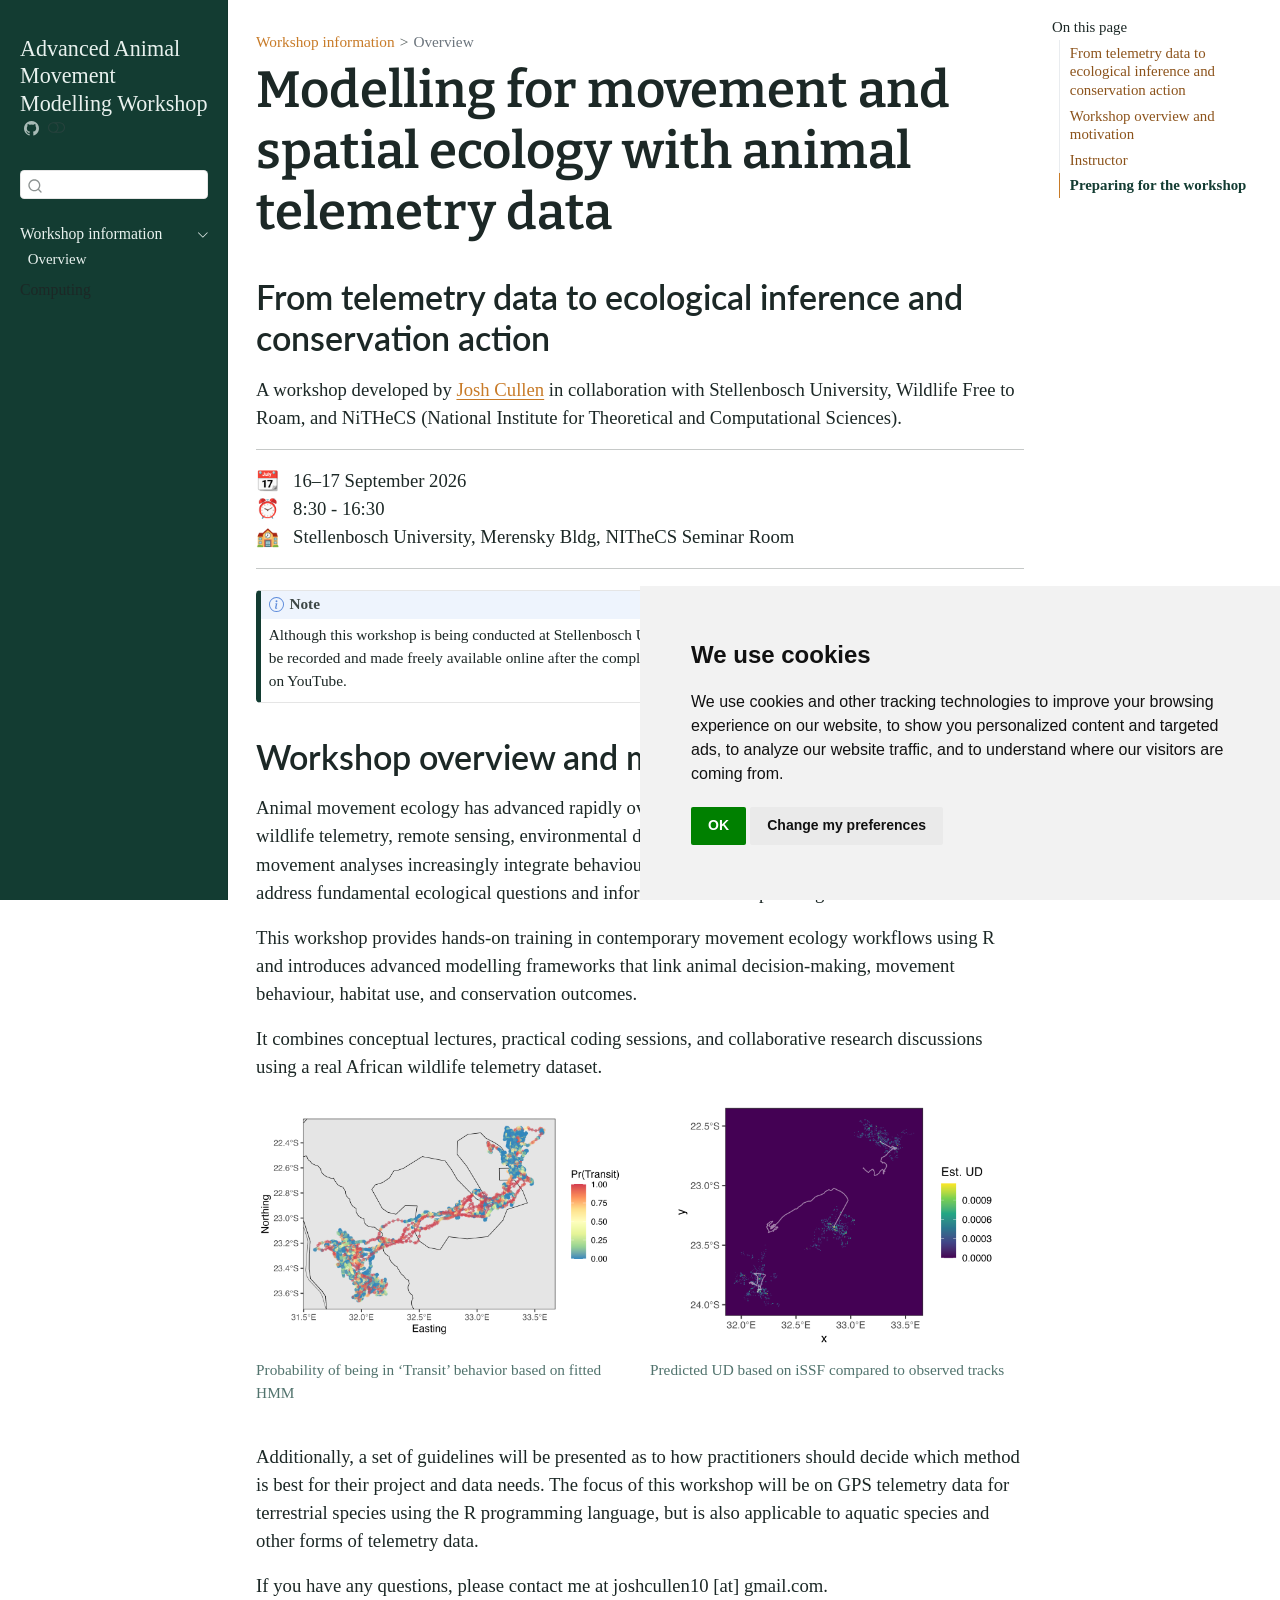
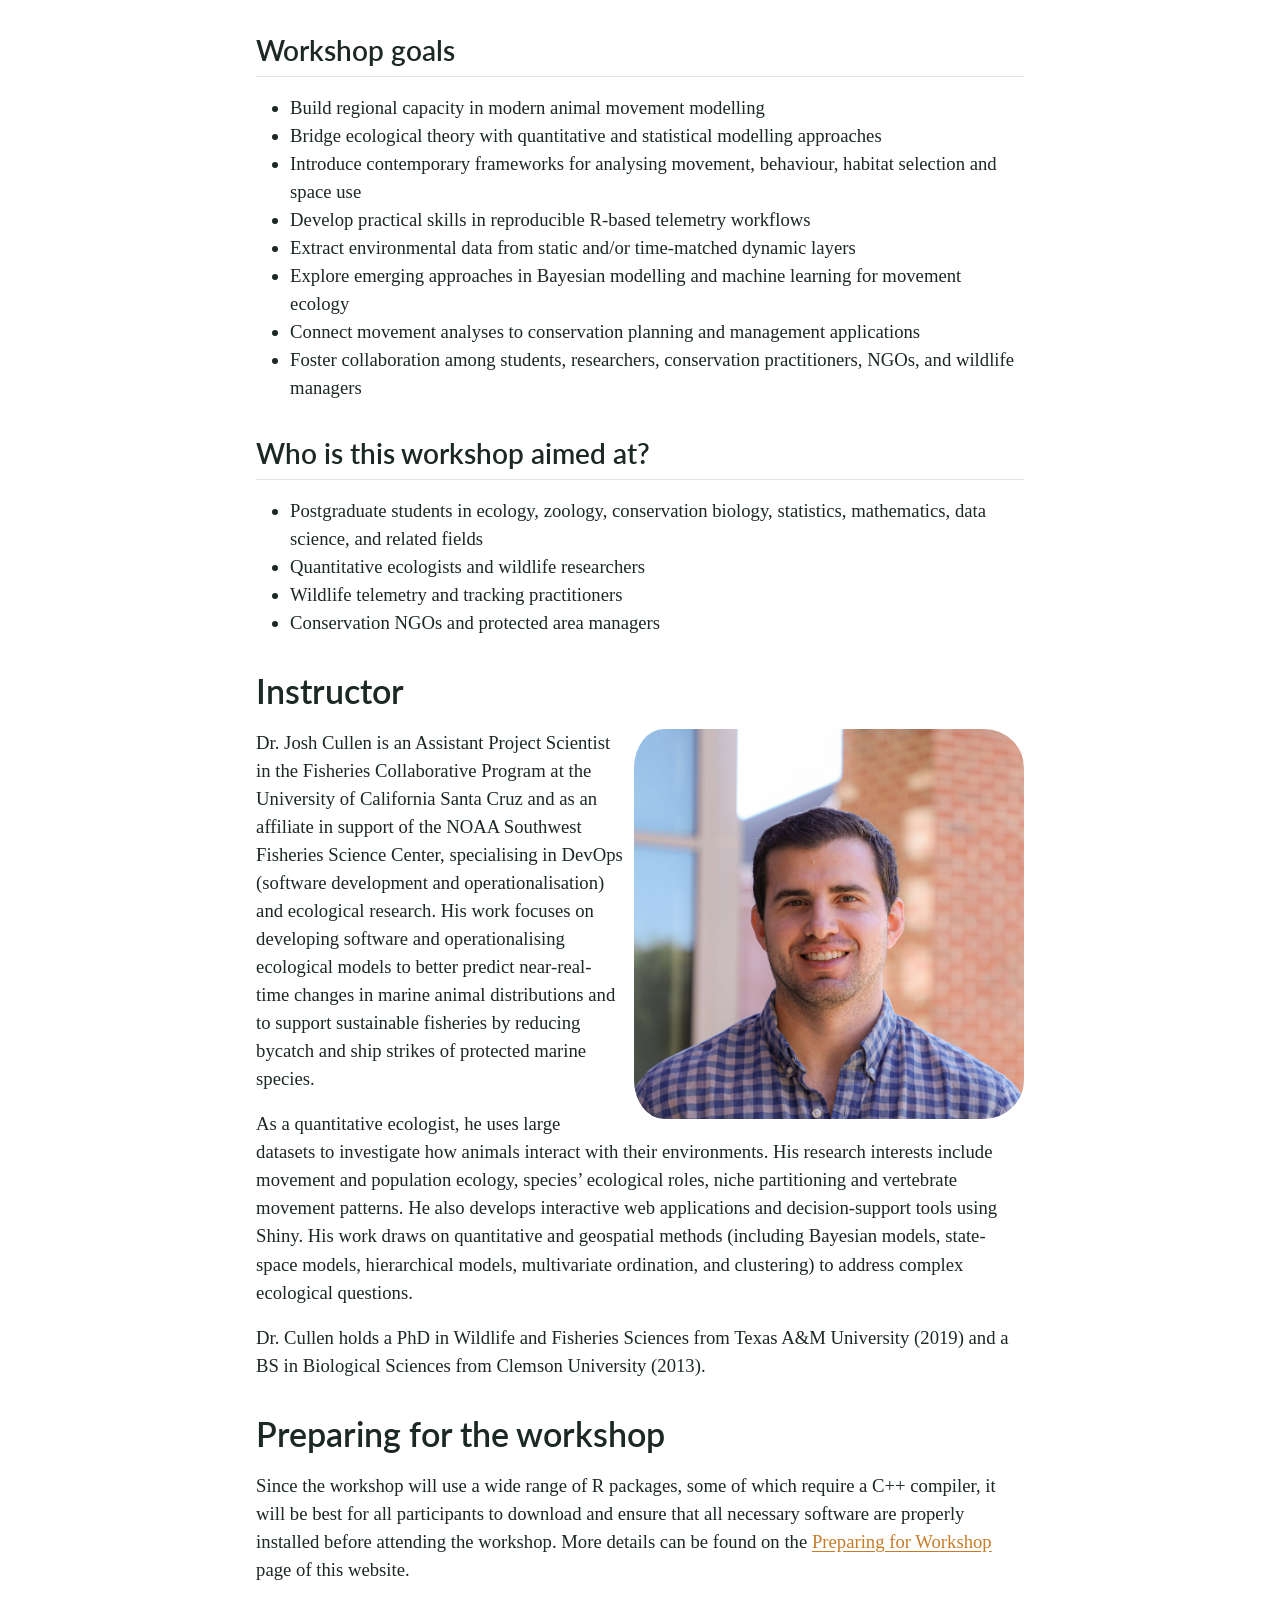
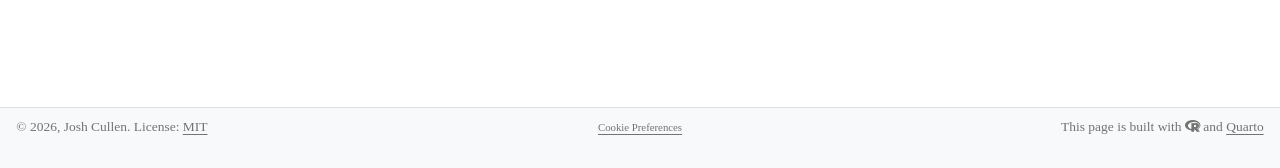
==== website/docs/index.html @ e5903a03 "Add LICENSE file; added files for Quarto website" ====
<!DOCTYPE html>
<html xmlns="http://www.w3.org/1999/xhtml" lang="en" xml:lang="en"><head>

<meta charset="utf-8">
<meta name="generator" content="quarto-1.9.37">

<meta name="viewport" content="width=device-width, initial-scale=1.0, user-scalable=yes">


<title>Modelling for movement and spatial ecology with animal telemetry data – Advanced Animal Movement Modelling Workshop</title>
<style>
/* Default styles provided by pandoc.
** See https://pandoc.org/MANUAL.html#variables-for-html for config info.
*/
code{white-space: pre-wrap;}
span.smallcaps{font-variant: small-caps;}
div.columns{display: flex; gap: min(4vw, 1.5em);}
div.column{flex: auto; overflow-x: auto;}
div.hanging-indent{margin-left: 1.5em; text-indent: -1.5em;}
ul.task-list{list-style: none;}
ul.task-list li input[type="checkbox"] {
  width: 0.8em;
  margin: 0 0.8em 0.2em -1em; /* quarto-specific, see https://github.com/quarto-dev/quarto-cli/issues/4556 */ 
  vertical-align: middle;
}
</style>


<script src="site_libs/quarto-nav/quarto-nav.js"></script>
<script src="site_libs/clipboard/clipboard.min.js"></script>
<script src="site_libs/quarto-search/autocomplete.umd.js"></script>
<script src="site_libs/quarto-search/fuse.min.js"></script>
<script src="site_libs/quarto-search/quarto-search.js"></script>
<meta name="quarto:offset" content="./">
<script src="site_libs/cookie-consent/cookie-consent.js"></script>
<link href="site_libs/cookie-consent/cookie-consent.css" rel="stylesheet">
<script src="site_libs/quarto-html/quarto.js" type="module"></script>
<script src="site_libs/quarto-html/tabsets/tabsets.js" type="module"></script>
<script src="site_libs/quarto-html/popper.min.js"></script>
<script src="site_libs/quarto-html/tippy.umd.min.js"></script>
<script src="site_libs/quarto-html/anchor.min.js"></script>
<link href="site_libs/quarto-html/tippy.css" rel="stylesheet">
<link href="site_libs/quarto-html/quarto-syntax-highlighting-7f8f88aac4f3542376d5c11b86a4c14d.css" rel="stylesheet" class="quarto-color-scheme" id="quarto-text-highlighting-styles">
<link href="site_libs/quarto-html/quarto-syntax-highlighting-dark-d0ae9245876894da5ac7e18953ecc5cc.css" rel="stylesheet" class="quarto-color-scheme quarto-color-alternate" id="quarto-text-highlighting-styles">
<link href="site_libs/quarto-html/quarto-syntax-highlighting-7f8f88aac4f3542376d5c11b86a4c14d.css" rel="stylesheet" class="quarto-color-scheme-extra" id="quarto-text-highlighting-styles">
<script src="site_libs/bootstrap/bootstrap.min.js"></script>
<link href="site_libs/bootstrap/bootstrap-icons.css" rel="stylesheet">
<link href="site_libs/bootstrap/bootstrap-4c6b800c0b29365fd100e1885ad86c78.min.css" rel="stylesheet" append-hash="true" class="quarto-color-scheme" id="quarto-bootstrap" data-mode="light">
<link href="site_libs/bootstrap/bootstrap-dark-bb8eefaf9987653784a242d0db694de2.min.css" rel="stylesheet" append-hash="true" class="quarto-color-scheme quarto-color-alternate" id="quarto-bootstrap" data-mode="dark">
<link href="site_libs/bootstrap/bootstrap-4c6b800c0b29365fd100e1885ad86c78.min.css" rel="stylesheet" append-hash="true" class="quarto-color-scheme-extra" id="quarto-bootstrap" data-mode="light">
<link href="site_libs/quarto-contrib/fontawesome6-6.7.2/all.min.css" rel="stylesheet">
<link href="site_libs/quarto-contrib/fontawesome6-6.7.2/latex-fontsize.css" rel="stylesheet">
<script id="quarto-search-options" type="application/json">{
  "location": "sidebar",
  "copy-button": false,
  "collapse-after": 3,
  "panel-placement": "start",
  "type": "textbox",
  "limit": 50,
  "keyboard-shortcut": [
    "f",
    "/",
    "s"
  ],
  "show-item-context": false,
  "language": {
    "search-no-results-text": "No results",
    "search-matching-documents-text": "matching documents",
    "search-copy-link-title": "Copy link to search",
    "search-hide-matches-text": "Hide additional matches",
    "search-more-match-text": "more match in this document",
    "search-more-matches-text": "more matches in this document",
    "search-clear-button-title": "Clear",
    "search-text-placeholder": "",
    "search-detached-cancel-button-title": "Cancel",
    "search-submit-button-title": "Submit",
    "search-label": "Search"
  }
}</script>

<script type="text/javascript" charset="UTF-8">
document.addEventListener('DOMContentLoaded', function () {
cookieconsent.run({
  "notice_banner_type":"simple",
  "consent_type":"implied",
  "palette":"light",
  "language":"en",
  "page_load_consent_levels":["strictly-necessary","functionality","tracking","targeting"],
  "notice_banner_reject_button_hide":false,
  "preferences_center_close_button_hide":false,
  "website_name":""
  ,
"language":"en"
  });
});
</script> 
  


</head>

<body class="nav-sidebar docked quarto-light"><script id="quarto-html-before-body" type="application/javascript">
    const toggleBodyColorMode = (bsSheetEl) => {
      const mode = bsSheetEl.getAttribute("data-mode");
      const bodyEl = window.document.querySelector("body");
      if (mode === "dark") {
        bodyEl.classList.add("quarto-dark");
        bodyEl.classList.remove("quarto-light");
      } else {
        bodyEl.classList.add("quarto-light");
        bodyEl.classList.remove("quarto-dark");
      }
    }
    const toggleBodyColorPrimary = () => {
      const bsSheetEl = window.document.querySelector("link#quarto-bootstrap:not([rel=disabled-stylesheet])");
      if (bsSheetEl) {
        toggleBodyColorMode(bsSheetEl);
      }
    }
    const setColorSchemeToggle = (alternate) => {
      const toggles = window.document.querySelectorAll('.quarto-color-scheme-toggle');
      for (let i=0; i < toggles.length; i++) {
        const toggle = toggles[i];
        if (toggle) {
          if (alternate) {
            toggle.classList.add("alternate");
          } else {
            toggle.classList.remove("alternate");
          }
        }
      }
    };
    const toggleColorMode = (alternate) => {
      // Switch the stylesheets
      const primaryStylesheets = window.document.querySelectorAll('link.quarto-color-scheme:not(.quarto-color-alternate)');
      const alternateStylesheets = window.document.querySelectorAll('link.quarto-color-scheme.quarto-color-alternate');
      manageTransitions('#quarto-margin-sidebar .nav-link', false);
      if (alternate) {
        // note: dark is layered on light, we don't disable primary!
        enableStylesheet(alternateStylesheets);
        for (const sheetNode of alternateStylesheets) {
          if (sheetNode.id === "quarto-bootstrap") {
            toggleBodyColorMode(sheetNode);
          }
        }
      } else {
        disableStylesheet(alternateStylesheets);
        enableStylesheet(primaryStylesheets)
        toggleBodyColorPrimary();
      }
      manageTransitions('#quarto-margin-sidebar .nav-link', true);
      // Switch the toggles
      setColorSchemeToggle(alternate)
      // Hack to workaround the fact that safari doesn't
      // properly recolor the scrollbar when toggling (#1455)
      if (navigator.userAgent.indexOf('Safari') > 0 && navigator.userAgent.indexOf('Chrome') == -1) {
        manageTransitions("body", false);
        window.scrollTo(0, 1);
        setTimeout(() => {
          window.scrollTo(0, 0);
          manageTransitions("body", true);
        }, 40);
      }
    }
    const disableStylesheet = (stylesheets) => {
      for (let i=0; i < stylesheets.length; i++) {
        const stylesheet = stylesheets[i];
        stylesheet.rel = 'disabled-stylesheet';
      }
    }
    const enableStylesheet = (stylesheets) => {
      for (let i=0; i < stylesheets.length; i++) {
        const stylesheet = stylesheets[i];
        if(stylesheet.rel !== 'stylesheet') { // for Chrome, which will still FOUC without this check
          stylesheet.rel = 'stylesheet';
        }
      }
    }
    const manageTransitions = (selector, allowTransitions) => {
      const els = window.document.querySelectorAll(selector);
      for (let i=0; i < els.length; i++) {
        const el = els[i];
        if (allowTransitions) {
          el.classList.remove('notransition');
        } else {
          el.classList.add('notransition');
        }
      }
    }
    const isFileUrl = () => {
      return window.location.protocol === 'file:';
    }
    const hasAlternateSentinel = () => {
      let styleSentinel = getColorSchemeSentinel();
      if (styleSentinel !== null) {
        return styleSentinel === "alternate";
      } else {
        return false;
      }
    }
    const setStyleSentinel = (alternate) => {
      const value = alternate ? "alternate" : "default";
      if (!isFileUrl()) {
        window.localStorage.setItem("quarto-color-scheme", value);
      } else {
        localAlternateSentinel = value;
      }
    }
    const getColorSchemeSentinel = () => {
      if (!isFileUrl()) {
        const storageValue = window.localStorage.getItem("quarto-color-scheme");
        return storageValue != null ? storageValue : localAlternateSentinel;
      } else {
        return localAlternateSentinel;
      }
    }
    const toggleGiscusIfUsed = (isAlternate, darkModeDefault) => {
      const baseTheme = document.querySelector('#giscus-base-theme')?.value ?? 'light';
      const alternateTheme = document.querySelector('#giscus-alt-theme')?.value ?? 'dark';
      let newTheme = '';
      if(authorPrefersDark) {
        newTheme = isAlternate ? baseTheme : alternateTheme;
      } else {
        newTheme = isAlternate ? alternateTheme : baseTheme;
      }
      const changeGiscusTheme = () => {
        // From: https://github.com/giscus/giscus/issues/336
        const sendMessage = (message) => {
          const iframe = document.querySelector('iframe.giscus-frame');
          if (!iframe) return;
          iframe.contentWindow.postMessage({ giscus: message }, 'https://giscus.app');
        }
        sendMessage({
          setConfig: {
            theme: newTheme
          }
        });
      }
      const isGiscussLoaded = window.document.querySelector('iframe.giscus-frame') !== null;
      if (isGiscussLoaded) {
        changeGiscusTheme();
      }
    };
    const authorPrefersDark = false;
    const darkModeDefault = authorPrefersDark;
      document.querySelector('link#quarto-text-highlighting-styles.quarto-color-scheme-extra').rel = 'disabled-stylesheet';
      document.querySelector('link#quarto-bootstrap.quarto-color-scheme-extra').rel = 'disabled-stylesheet';
    let localAlternateSentinel = darkModeDefault ? 'alternate' : 'default';
    // Dark / light mode switch
    window.quartoToggleColorScheme = () => {
      // Read the current dark / light value
      let toAlternate = !hasAlternateSentinel();
      toggleColorMode(toAlternate);
      setStyleSentinel(toAlternate);
      toggleGiscusIfUsed(toAlternate, darkModeDefault);
      window.dispatchEvent(new Event('resize'));
    };
    // Switch to dark mode if need be
    if (hasAlternateSentinel()) {
      toggleColorMode(true);
    } else {
      toggleColorMode(false);
    }
  </script>

<div id="quarto-search-results"></div>
  <header id="quarto-header" class="headroom fixed-top">
  <nav class="quarto-secondary-nav">
    <div class="container-fluid d-flex">
      <button type="button" class="quarto-btn-toggle btn" data-bs-toggle="collapse" role="button" data-bs-target=".quarto-sidebar-collapse-item" aria-controls="quarto-sidebar" aria-expanded="false" aria-label="Toggle sidebar navigation" onclick="if (window.quartoToggleHeadroom) { window.quartoToggleHeadroom(); }">
        <i class="bi bi-layout-text-sidebar-reverse"></i>
      </button>
        <nav class="quarto-page-breadcrumbs" aria-label="breadcrumb"><ol class="breadcrumb"><li class="breadcrumb-item"><a href="./index.html">Workshop information</a></li><li class="breadcrumb-item"><a href="./index.html">Overview</a></li></ol></nav>
        <a class="flex-grow-1" role="navigation" data-bs-toggle="collapse" data-bs-target=".quarto-sidebar-collapse-item" aria-controls="quarto-sidebar" aria-expanded="false" aria-label="Toggle sidebar navigation" onclick="if (window.quartoToggleHeadroom) { window.quartoToggleHeadroom(); }">      
        </a>
      <button type="button" class="btn quarto-search-button" aria-label="Search" onclick="window.quartoOpenSearch();">
        <i class="bi bi-search"></i>
      </button>
    </div>
  </nav>
</header>
<!-- content -->
<div id="quarto-content" class="quarto-container page-columns page-rows-contents page-layout-article">
<!-- sidebar -->
  <nav id="quarto-sidebar" class="sidebar collapse collapse-horizontal quarto-sidebar-collapse-item sidebar-navigation docked overflow-auto">
    <div class="pt-lg-2 mt-2 text-left sidebar-header">
    <div class="sidebar-title mb-0 py-0">
      <a href="./">Advanced Animal Movement Modelling Workshop</a> 
        <div class="sidebar-tools-main">
    <a href="https://github.com/joshcullen/advanced_animal_movement_workshop" title="GitHub Repo" class="quarto-navigation-tool px-1" aria-label="GitHub Repo"><i class="bi bi-github"></i></a>
  <a href="" class="quarto-color-scheme-toggle quarto-navigation-tool  px-1" onclick="window.quartoToggleColorScheme(); return false;" title="Toggle dark mode"><i class="bi"></i></a>
</div>
    </div>
      </div>
        <div class="mt-2 flex-shrink-0 align-items-center">
        <div class="sidebar-search">
        <div id="quarto-search" class="" title="Search"></div>
        </div>
        </div>
    <div class="sidebar-menu-container"> 
    <ul class="list-unstyled mt-1">
        <li class="sidebar-item sidebar-item-section">
      <div class="sidebar-item-container"> 
            <a class="sidebar-item-text sidebar-link text-start" data-bs-toggle="collapse" data-bs-target="#quarto-sidebar-section-1" role="navigation" aria-expanded="true">
 <span class="menu-text">Workshop information</span></a>
          <a class="sidebar-item-toggle text-start" data-bs-toggle="collapse" data-bs-target="#quarto-sidebar-section-1" role="navigation" aria-expanded="true" aria-label="Toggle section">
            <i class="bi bi-chevron-right ms-2"></i>
          </a> 
      </div>
      <ul id="quarto-sidebar-section-1" class="collapse list-unstyled sidebar-section depth1 show">  
          <li class="sidebar-item">
  <div class="sidebar-item-container"> 
  <a href="./index.html" class="sidebar-item-text sidebar-link active">
 <span class="menu-text">Overview</span></a>
  </div>
</li>
      </ul>
  </li>
        <li class="sidebar-item sidebar-item-section">
      <span class="sidebar-item-text sidebar-link text-start">
 <span class="menu-text">Computing</span></span>
  </li>
    </ul>
    </div>
</nav>
<div id="quarto-sidebar-glass" class="quarto-sidebar-collapse-item" data-bs-toggle="collapse" data-bs-target=".quarto-sidebar-collapse-item"></div>
<!-- margin-sidebar -->
    <div id="quarto-margin-sidebar" class="sidebar margin-sidebar">
        <nav id="TOC" role="doc-toc" class="toc-active">
    <h2 id="toc-title">On this page</h2>
   
  <ul>
  <li><a href="#from-telemetry-data-to-ecological-inference-and-conservation-action" id="toc-from-telemetry-data-to-ecological-inference-and-conservation-action" class="nav-link active" data-scroll-target="#from-telemetry-data-to-ecological-inference-and-conservation-action">From telemetry data to ecological inference and conservation action</a></li>
  <li><a href="#workshop-overview-and-motivation" id="toc-workshop-overview-and-motivation" class="nav-link" data-scroll-target="#workshop-overview-and-motivation">Workshop overview and motivation</a>
  <ul class="collapse">
  <li><a href="#workshop-goals" id="toc-workshop-goals" class="nav-link" data-scroll-target="#workshop-goals">Workshop goals</a></li>
  <li><a href="#who-is-this-workshop-aimed-at" id="toc-who-is-this-workshop-aimed-at" class="nav-link" data-scroll-target="#who-is-this-workshop-aimed-at">Who is this workshop aimed at?</a></li>
  </ul></li>
  <li><a href="#instructor" id="toc-instructor" class="nav-link" data-scroll-target="#instructor">Instructor</a></li>
  <li><a href="#preparing-for-the-workshop" id="toc-preparing-for-the-workshop" class="nav-link" data-scroll-target="#preparing-for-the-workshop">Preparing for the workshop</a></li>
  </ul>
</nav>
    </div>
<!-- main -->
<main class="content" id="quarto-document-content">


<header id="title-block-header" class="quarto-title-block default"><nav class="quarto-page-breadcrumbs quarto-title-breadcrumbs d-none d-lg-block" aria-label="breadcrumb"><ol class="breadcrumb"><li class="breadcrumb-item"><a href="./index.html">Workshop information</a></li><li class="breadcrumb-item"><a href="./index.html">Overview</a></li></ol></nav>
<div class="quarto-title">
<h1 class="title">Modelling for movement and spatial ecology with animal telemetry data</h1>
</div>



<div class="quarto-title-meta">

    
  
    
  </div>
  


</header>


<section id="from-telemetry-data-to-ecological-inference-and-conservation-action" class="level1">
<h1>From telemetry data to ecological inference and conservation action</h1>
<p>A workshop developed by <a href="https://joshcullen.github.io">Josh Cullen</a> in collaboration with Stellenbosch University, Wildlife Free to Roam, and NiTHeCS (National Institute for Theoretical and Computational Sciences).</p>
<hr>
<p><span class="code">📆  16–17 September 2026</span><br>
<span class="code">⏰  8:30 - 16:30</span><br>
<span class="code">🏫  Stellenbosch University, Merensky Bldg, NITheCS Seminar Room</span><br>
</p>
<hr>
<div class="callout callout-style-default callout-note callout-titled">
<div class="callout-header d-flex align-content-center">
<div class="callout-icon-container">
<i class="callout-icon"></i>
</div>
<div class="callout-title-container flex-fill">
<span class="screen-reader-only">Note</span>Note
</div>
</div>
<div class="callout-body-container callout-body">
<p>Although this workshop is being conducted at Stellenbosch University (Stellenbosch, South Africa), these sessions will be recorded and made freely available online after the completion of the workshop. Stay tuned for when these are posted on YouTube.</p>
</div>
</div>
</section>
<section id="workshop-overview-and-motivation" class="level1">
<h1>Workshop overview and motivation</h1>
<p>Animal movement ecology has advanced rapidly over the past decade, driven by improvements in wildlife telemetry, remote sensing, environmental data products, and statistical modelling. Modern movement analyses increasingly integrate behavioural processes, habitat selection, and space use to address fundamental ecological questions and inform conservation planning.</p>
<p>This workshop provides hands-on training in contemporary movement ecology workflows using R and introduces advanced modelling frameworks that link animal decision-making, movement behaviour, habitat use, and conservation outcomes.</p>
<p>It combines conceptual lectures, practical coding sessions, and collaborative research discussions using a real African wildlife telemetry dataset.</p>
<div class="quarto-layout-panel" data-layout-ncol="2">
<div class="quarto-layout-row">
<div class="quarto-layout-cell" style="flex-basis: 50.0%;justify-content: flex-start;">
<div class="quarto-figure quarto-figure-center">
<figure class="figure">
<p><img src="images/HMM_6469_PrTransit_promo.png" class="img-fluid figure-img"></p>
<figcaption>Probability of being in ‘Transit’ behavior based on fitted HMM</figcaption>
</figure>
</div>
</div>
<div class="quarto-layout-cell" style="flex-basis: 50.0%;justify-content: flex-start;">
<div class="quarto-figure quarto-figure-center">
<figure class="figure">
<p><img src="images/iSSF_pred_UD.png" class="img-fluid figure-img"></p>
<figcaption>Predicted UD based on iSSF compared to observed tracks</figcaption>
</figure>
</div>
</div>
</div>
</div>
<p>Additionally, a set of guidelines will be presented as to how practitioners should decide which method is best for their project and data needs. The focus of this workshop will be on GPS telemetry data for terrestrial species using the R programming language, but is also applicable to aquatic species and other forms of telemetry data.</p>
<p>If you have any questions, please contact me at joshcullen10 [at] gmail.com.</p>
<section id="workshop-goals" class="level2">
<h2 class="anchored" data-anchor-id="workshop-goals">Workshop goals</h2>
<ul>
<li>Build regional capacity in modern animal movement modelling</li>
<li>Bridge ecological theory with quantitative and statistical modelling approaches</li>
<li>Introduce contemporary frameworks for analysing movement, behaviour, habitat selection and space use</li>
<li>Develop practical skills in reproducible R-based telemetry workflows</li>
<li>Extract environmental data from static and/or time-matched dynamic layers</li>
<li>Explore emerging approaches in Bayesian modelling and machine learning for movement ecology</li>
<li>Connect movement analyses to conservation planning and management applications</li>
<li>Foster collaboration among students, researchers, conservation practitioners, NGOs, and wildlife managers</li>
</ul>
</section>
<section id="who-is-this-workshop-aimed-at" class="level2">
<h2 class="anchored" data-anchor-id="who-is-this-workshop-aimed-at">Who is this workshop aimed at?</h2>
<ul>
<li>Postgraduate students in ecology, zoology, conservation biology, statistics, mathematics, data science, and related fields</li>
<li>Quantitative ecologists and wildlife researchers</li>
<li>Wildlife telemetry and tracking practitioners</li>
<li>Conservation NGOs and protected area managers</li>
</ul>
</section>
</section>
<section id="instructor" class="level1">
<h1>Instructor</h1>
<p><img src="images/Cullen_photo.jpeg" class="img-fluid" style="float:right;padding: 0 0 0 10px;border-radius: 10%;" alt="Headshot of Dr. Josh Cullen" width="400"></p>
<p>Dr.&nbsp;Josh Cullen is an Assistant Project Scientist in the Fisheries Collaborative Program at the University of California Santa Cruz and as an affiliate in support of the NOAA Southwest Fisheries Science Center, specialising in DevOps (software development and operationalisation) and ecological research. His work focuses on developing software and operationalising ecological models to better predict near-real-time changes in marine animal distributions and to support sustainable fisheries by reducing bycatch and ship strikes of protected marine species.</p>
<p>As a quantitative ecologist, he uses large datasets to investigate how animals interact with their environments. His research interests include movement and population ecology, species’ ecological roles, niche partitioning and vertebrate movement patterns. He also develops interactive web applications and decision-support tools using Shiny. His work draws on quantitative and geospatial methods (including Bayesian models, state-space models, hierarchical models, multivariate ordination, and clustering) to address complex ecological questions.</p>
<p>Dr.&nbsp;Cullen holds a PhD in Wildlife and Fisheries Sciences from Texas A&amp;M University (2019) and a BS in Biological Sciences from Clemson University (2013).</p>
</section>
<section id="preparing-for-the-workshop" class="level1">
<h1>Preparing for the workshop</h1>
<p>Since the workshop will use a wide range of R packages, some of which require a C++ compiler, it will be best for all participants to download and ensure that all necessary software are properly installed before attending the workshop. More details can be found on the <a href="workshop-prep.qmd">Preparing for Workshop</a> page of this website. <br> <br></p>


</section>

</main> <!-- /main -->
<script id="quarto-html-after-body" type="application/javascript">
  window.document.addEventListener("DOMContentLoaded", function (event) {
    // Ensure there is a toggle, if there isn't float one in the top right
    if (window.document.querySelector('.quarto-color-scheme-toggle') === null) {
      const a = window.document.createElement('a');
      a.classList.add('top-right');
      a.classList.add('quarto-color-scheme-toggle');
      a.href = "";
      a.onclick = function() { try { window.quartoToggleColorScheme(); } catch {} return false; };
      const i = window.document.createElement("i");
      i.classList.add('bi');
      a.appendChild(i);
      window.document.body.appendChild(a);
    }
    setColorSchemeToggle(hasAlternateSentinel())
    const icon = "";
    const anchorJS = new window.AnchorJS();
    anchorJS.options = {
      placement: 'right',
      icon: icon
    };
    anchorJS.add('.anchored');
    const isCodeAnnotation = (el) => {
      for (const clz of el.classList) {
        if (clz.startsWith('code-annotation-')) {                     
          return true;
        }
      }
      return false;
    }
    const onCopySuccess = function(e) {
      // button target
      const button = e.trigger;
      // don't keep focus
      button.blur();
      // flash "checked"
      button.classList.add('code-copy-button-checked');
      var currentTitle = button.getAttribute("title");
      button.setAttribute("title", "Copied!");
      let tooltip;
      if (window.bootstrap) {
        button.setAttribute("data-bs-toggle", "tooltip");
        button.setAttribute("data-bs-placement", "left");
        button.setAttribute("data-bs-title", "Copied!");
        tooltip = new bootstrap.Tooltip(button, 
          { trigger: "manual", 
            customClass: "code-copy-button-tooltip",
            offset: [0, -8]});
        tooltip.show();    
      }
      setTimeout(function() {
        if (tooltip) {
          tooltip.hide();
          button.removeAttribute("data-bs-title");
          button.removeAttribute("data-bs-toggle");
          button.removeAttribute("data-bs-placement");
        }
        button.setAttribute("title", currentTitle);
        button.classList.remove('code-copy-button-checked');
      }, 1000);
      // clear code selection
      e.clearSelection();
    }
    const getTextToCopy = function(trigger) {
      const outerScaffold = trigger.parentElement.cloneNode(true);
      const codeEl = outerScaffold.querySelector('code');
      for (const childEl of codeEl.children) {
        if (isCodeAnnotation(childEl)) {
          childEl.remove();
        }
      }
      return codeEl.innerText;
    }
    const clipboard = new window.ClipboardJS('.code-copy-button:not([data-in-quarto-modal])', {
      text: getTextToCopy
    });
    clipboard.on('success', onCopySuccess);
    if (window.document.getElementById('quarto-embedded-source-code-modal')) {
      const clipboardModal = new window.ClipboardJS('.code-copy-button[data-in-quarto-modal]', {
        text: getTextToCopy,
        container: window.document.getElementById('quarto-embedded-source-code-modal')
      });
      clipboardModal.on('success', onCopySuccess);
    }
      var localhostRegex = new RegExp(/^(?:http|https):\/\/localhost\:?[0-9]*\//);
      var mailtoRegex = new RegExp(/^mailto:/);
        var filterRegex = new RegExp("https:\/\/joshcullen\.github\.io\/website\/");
      var isInternal = (href) => {
          return filterRegex.test(href) || localhostRegex.test(href) || mailtoRegex.test(href);
      }
      // Inspect non-navigation links and adorn them if external
     var links = window.document.querySelectorAll('a[href]:not(.nav-link):not(.navbar-brand):not(.toc-action):not(.sidebar-link):not(.sidebar-item-toggle):not(.pagination-link):not(.no-external):not([aria-hidden]):not(.dropdown-item):not(.quarto-navigation-tool):not(.about-link)');
      for (var i=0; i<links.length; i++) {
        const link = links[i];
        if (!isInternal(link.href)) {
          // undo the damage that might have been done by quarto-nav.js in the case of
          // links that we want to consider external
          if (link.dataset.originalHref !== undefined) {
            link.href = link.dataset.originalHref;
          }
        }
      }
    function tippyHover(el, contentFn, onTriggerFn, onUntriggerFn) {
      const config = {
        allowHTML: true,
        maxWidth: 500,
        delay: 100,
        arrow: false,
        appendTo: function(el) {
            return el.parentElement;
        },
        interactive: true,
        interactiveBorder: 10,
        theme: 'quarto',
        placement: 'bottom-start',
      };
      if (contentFn) {
        config.content = contentFn;
      }
      if (onTriggerFn) {
        config.onTrigger = onTriggerFn;
      }
      if (onUntriggerFn) {
        config.onUntrigger = onUntriggerFn;
      }
      window.tippy(el, config); 
    }
    const noterefs = window.document.querySelectorAll('a[role="doc-noteref"]');
    for (var i=0; i<noterefs.length; i++) {
      const ref = noterefs[i];
      tippyHover(ref, function() {
        // use id or data attribute instead here
        let href = ref.getAttribute('data-footnote-href') || ref.getAttribute('href');
        try { href = new URL(href).hash; } catch {}
        const id = href.replace(/^#\/?/, "");
        const note = window.document.getElementById(id);
        if (note) {
          return note.innerHTML;
        } else {
          return "";
        }
      });
    }
    const xrefs = window.document.querySelectorAll('a.quarto-xref');
    const processXRef = (id, note) => {
      // Strip column container classes
      const stripColumnClz = (el) => {
        el.classList.remove("page-full", "page-columns");
        if (el.children) {
          for (const child of el.children) {
            stripColumnClz(child);
          }
        }
      }
      stripColumnClz(note)
      if (id === null || id.startsWith('sec-')) {
        // Special case sections, only their first couple elements
        const container = document.createElement("div");
        if (note.children && note.children.length > 2) {
          container.appendChild(note.children[0].cloneNode(true));
          for (let i = 1; i < note.children.length; i++) {
            const child = note.children[i];
            if (child.tagName === "P" && child.innerText === "") {
              continue;
            } else {
              container.appendChild(child.cloneNode(true));
              break;
            }
          }
          if (window.Quarto?.typesetMath) {
            window.Quarto.typesetMath(container);
          }
          return container.innerHTML
        } else {
          if (window.Quarto?.typesetMath) {
            window.Quarto.typesetMath(note);
          }
          return note.innerHTML;
        }
      } else {
        // Remove any anchor links if they are present
        const anchorLink = note.querySelector('a.anchorjs-link');
        if (anchorLink) {
          anchorLink.remove();
        }
        if (window.Quarto?.typesetMath) {
          window.Quarto.typesetMath(note);
        }
        if (note.classList.contains("callout")) {
          return note.outerHTML;
        } else {
          return note.innerHTML;
        }
      }
    }
    for (var i=0; i<xrefs.length; i++) {
      const xref = xrefs[i];
      tippyHover(xref, undefined, function(instance) {
        instance.disable();
        let url = xref.getAttribute('href');
        let hash = undefined; 
        if (url.startsWith('#')) {
          hash = url;
        } else {
          try { hash = new URL(url).hash; } catch {}
        }
        if (hash) {
          const id = hash.replace(/^#\/?/, "");
          const note = window.document.getElementById(id);
          if (note !== null) {
            try {
              const html = processXRef(id, note.cloneNode(true));
              instance.setContent(html);
            } finally {
              instance.enable();
              instance.show();
            }
          } else {
            // See if we can fetch this
            fetch(url.split('#')[0])
            .then(res => res.text())
            .then(html => {
              const parser = new DOMParser();
              const htmlDoc = parser.parseFromString(html, "text/html");
              const note = htmlDoc.getElementById(id);
              if (note !== null) {
                const html = processXRef(id, note);
                instance.setContent(html);
              } 
            }).finally(() => {
              instance.enable();
              instance.show();
            });
          }
        } else {
          // See if we can fetch a full url (with no hash to target)
          // This is a special case and we should probably do some content thinning / targeting
          fetch(url)
          .then(res => res.text())
          .then(html => {
            const parser = new DOMParser();
            const htmlDoc = parser.parseFromString(html, "text/html");
            const note = htmlDoc.querySelector('main.content');
            if (note !== null) {
              // This should only happen for chapter cross references
              // (since there is no id in the URL)
              // remove the first header
              if (note.children.length > 0 && note.children[0].tagName === "HEADER") {
                note.children[0].remove();
              }
              const html = processXRef(null, note);
              instance.setContent(html);
            } 
          }).finally(() => {
            instance.enable();
            instance.show();
          });
        }
      }, function(instance) {
      });
    }
        let selectedAnnoteEl;
        const selectorForAnnotation = ( cell, annotation) => {
          let cellAttr = 'data-code-cell="' + cell + '"';
          let lineAttr = 'data-code-annotation="' +  annotation + '"';
          const selector = 'span[' + cellAttr + '][' + lineAttr + ']';
          return selector;
        }
        const selectCodeLines = (annoteEl) => {
          const doc = window.document;
          const targetCell = annoteEl.getAttribute("data-target-cell");
          const targetAnnotation = annoteEl.getAttribute("data-target-annotation");
          const annoteSpan = window.document.querySelector(selectorForAnnotation(targetCell, targetAnnotation));
          const lines = annoteSpan.getAttribute("data-code-lines").split(",");
          const lineIds = lines.map((line) => {
            return targetCell + "-" + line;
          })
          let top = null;
          let height = null;
          let parent = null;
          if (lineIds.length > 0) {
              //compute the position of the single el (top and bottom and make a div)
              const el = window.document.getElementById(lineIds[0]);
              top = el.offsetTop;
              height = el.offsetHeight;
              parent = el.parentElement.parentElement;
            if (lineIds.length > 1) {
              const lastEl = window.document.getElementById(lineIds[lineIds.length - 1]);
              const bottom = lastEl.offsetTop + lastEl.offsetHeight;
              height = bottom - top;
            }
            if (top !== null && height !== null && parent !== null) {
              // cook up a div (if necessary) and position it 
              let div = window.document.getElementById("code-annotation-line-highlight");
              if (div === null) {
                div = window.document.createElement("div");
                div.setAttribute("id", "code-annotation-line-highlight");
                div.style.position = 'absolute';
                parent.appendChild(div);
              }
              div.style.top = top - 2 + "px";
              div.style.height = height + 4 + "px";
              div.style.left = 0;
              let gutterDiv = window.document.getElementById("code-annotation-line-highlight-gutter");
              if (gutterDiv === null) {
                gutterDiv = window.document.createElement("div");
                gutterDiv.setAttribute("id", "code-annotation-line-highlight-gutter");
                gutterDiv.style.position = 'absolute';
                const codeCell = window.document.getElementById(targetCell);
                const gutter = codeCell.querySelector('.code-annotation-gutter');
                gutter.appendChild(gutterDiv);
              }
              gutterDiv.style.top = top - 2 + "px";
              gutterDiv.style.height = height + 4 + "px";
            }
            selectedAnnoteEl = annoteEl;
          }
        };
        const unselectCodeLines = () => {
          const elementsIds = ["code-annotation-line-highlight", "code-annotation-line-highlight-gutter"];
          elementsIds.forEach((elId) => {
            const div = window.document.getElementById(elId);
            if (div) {
              div.remove();
            }
          });
          selectedAnnoteEl = undefined;
        };
          // Handle positioning of the toggle
      window.addEventListener(
        "resize",
        throttle(() => {
          elRect = undefined;
          if (selectedAnnoteEl) {
            selectCodeLines(selectedAnnoteEl);
          }
        }, 10)
      );
      function throttle(fn, ms) {
      let throttle = false;
      let timer;
        return (...args) => {
          if(!throttle) { // first call gets through
              fn.apply(this, args);
              throttle = true;
          } else { // all the others get throttled
              if(timer) clearTimeout(timer); // cancel #2
              timer = setTimeout(() => {
                fn.apply(this, args);
                timer = throttle = false;
              }, ms);
          }
        };
      }
        // Attach click handler to the DT
        const annoteDls = window.document.querySelectorAll('dt[data-target-cell]');
        for (const annoteDlNode of annoteDls) {
          annoteDlNode.addEventListener('click', (event) => {
            const clickedEl = event.target;
            if (clickedEl !== selectedAnnoteEl) {
              unselectCodeLines();
              const activeEl = window.document.querySelector('dt[data-target-cell].code-annotation-active');
              if (activeEl) {
                activeEl.classList.remove('code-annotation-active');
              }
              selectCodeLines(clickedEl);
              clickedEl.classList.add('code-annotation-active');
            } else {
              // Unselect the line
              unselectCodeLines();
              clickedEl.classList.remove('code-annotation-active');
            }
          });
        }
    const findCites = (el) => {
      const parentEl = el.parentElement;
      if (parentEl) {
        const cites = parentEl.dataset.cites;
        if (cites) {
          return {
            el,
            cites: cites.split(' ')
          };
        } else {
          return findCites(el.parentElement)
        }
      } else {
        return undefined;
      }
    };
    var bibliorefs = window.document.querySelectorAll('a[role="doc-biblioref"]');
    for (var i=0; i<bibliorefs.length; i++) {
      const ref = bibliorefs[i];
      const citeInfo = findCites(ref);
      if (citeInfo) {
        tippyHover(citeInfo.el, function() {
          var popup = window.document.createElement('div');
          citeInfo.cites.forEach(function(cite) {
            var citeDiv = window.document.createElement('div');
            citeDiv.classList.add('hanging-indent');
            citeDiv.classList.add('csl-entry');
            var biblioDiv = window.document.getElementById('ref-' + cite);
            if (biblioDiv) {
              citeDiv.innerHTML = biblioDiv.innerHTML;
            }
            popup.appendChild(citeDiv);
          });
          return popup.innerHTML;
        });
      }
    }
  });
  </script>
</div> <!-- /content -->
<footer class="footer">
  <div class="nav-footer">
    <div class="nav-footer-left">
<p>© 2026, Josh Cullen. License: <a href="https://github.com/joshcullen/advanced_animal_movement_workshop/blob/main/LICENSE">MIT</a></p>
</div>   
    <div class="nav-footer-center">

<div class="cookie-consent-footer"><a href="#" id="open_preferences_center">Cookie Preferences</a></div></div>
    <div class="nav-footer-right">
<p>This page is built with <i class="fa-brands fa-r-project" aria-label="r-project"></i> and <a href="https://quarto.org/">Quarto</a></p>
</div>
  </div>
</footer>




</body></html>
---- website/docs/site_libs/cookie-consent/cookie-consent.css ----
div.cookie-consent-footer {
  font-size: 0.8em;
  text-decoration: none;
}
---- website/docs/site_libs/quarto-html/tippy.css ----
.tippy-box[data-animation=fade][data-state=hidden]{opacity:0}[data-tippy-root]{max-width:calc(100vw - 10px)}.tippy-box{position:relative;background-color:#333;color:#fff;border-radius:4px;font-size:14px;line-height:1.4;white-space:normal;outline:0;transition-property:transform,visibility,opacity}.tippy-box[data-placement^=top]>.tippy-arrow{bottom:0}.tippy-box[data-placement^=top]>.tippy-arrow:before{bottom:-7px;left:0;border-width:8px 8px 0;border-top-color:initial;transform-origin:center top}.tippy-box[data-placement^=bottom]>.tippy-arrow{top:0}.tippy-box[data-placement^=bottom]>.tippy-arrow:before{top:-7px;left:0;border-width:0 8px 8px;border-bottom-color:initial;transform-origin:center bottom}.tippy-box[data-placement^=left]>.tippy-arrow{right:0}.tippy-box[data-placement^=left]>.tippy-arrow:before{border-width:8px 0 8px 8px;border-left-color:initial;right:-7px;transform-origin:center left}.tippy-box[data-placement^=right]>.tippy-arrow{left:0}.tippy-box[data-placement^=right]>.tippy-arrow:before{left:-7px;border-width:8px 8px 8px 0;border-right-color:initial;transform-origin:center right}.tippy-box[data-inertia][data-state=visible]{transition-timing-function:cubic-bezier(.54,1.5,.38,1.11)}.tippy-arrow{width:16px;height:16px;color:#333}.tippy-arrow:before{content:"";position:absolute;border-color:transparent;border-style:solid}.tippy-content{position:relative;padding:5px 9px;z-index:1}
---- website/docs/site_libs/quarto-html/quarto-syntax-highlighting-7f8f88aac4f3542376d5c11b86a4c14d.css ----
/* quarto syntax highlight colors */
:root {
  --quarto-hl-ot-color: #003B4F;
  --quarto-hl-at-color: #657422;
  --quarto-hl-ss-color: #20794D;
  --quarto-hl-an-color: #5E5E5E;
  --quarto-hl-fu-color: #4758AB;
  --quarto-hl-st-color: #20794D;
  --quarto-hl-cf-color: #003B4F;
  --quarto-hl-op-color: #5E5E5E;
  --quarto-hl-er-color: #AD0000;
  --quarto-hl-bn-color: #AD0000;
  --quarto-hl-al-color: #AD0000;
  --quarto-hl-va-color: #111111;
  --quarto-hl-bu-color: inherit;
  --quarto-hl-ex-color: inherit;
  --quarto-hl-pp-color: #AD0000;
  --quarto-hl-in-color: #5E5E5E;
  --quarto-hl-vs-color: #20794D;
  --quarto-hl-wa-color: #5E5E5E;
  --quarto-hl-do-color: #5E5E5E;
  --quarto-hl-im-color: #00769E;
  --quarto-hl-ch-color: #20794D;
  --quarto-hl-dt-color: #AD0000;
  --quarto-hl-fl-color: #AD0000;
  --quarto-hl-co-color: #5E5E5E;
  --quarto-hl-cv-color: #5E5E5E;
  --quarto-hl-cn-color: #8f5902;
  --quarto-hl-sc-color: #5E5E5E;
  --quarto-hl-dv-color: #AD0000;
  --quarto-hl-kw-color: #003B4F;
}

/* other quarto variables */
:root {
  --quarto-font-monospace: SFMono-Regular, Menlo, Monaco, Consolas, "Liberation Mono", "Courier New", monospace;
}

/* syntax highlight based on Pandoc's rules */
pre > code.sourceCode > span {
  color: #003B4F;
}

code.sourceCode > span {
  color: #003B4F;
}

div.sourceCode,
div.sourceCode pre.sourceCode {
  color: #003B4F;
}

/* Normal */
code span {
  color: #003B4F;
}

/* Alert */
code span.al {
  color: #AD0000;
  font-style: inherit;
}

/* Annotation */
code span.an {
  color: #5E5E5E;
  font-style: inherit;
}

/* Attribute */
code span.at {
  color: #657422;
  font-style: inherit;
}

/* BaseN */
code span.bn {
  color: #AD0000;
  font-style: inherit;
}

/* BuiltIn */
code span.bu {
  font-style: inherit;
}

/* ControlFlow */
code span.cf {
  color: #003B4F;
  font-weight: bold;
  font-style: inherit;
}

/* Char */
code span.ch {
  color: #20794D;
  font-style: inherit;
}

/* Constant */
code span.cn {
  color: #8f5902;
  font-style: inherit;
}

/* Comment */
code span.co {
  color: #5E5E5E;
  font-style: inherit;
}

/* CommentVar */
code span.cv {
  color: #5E5E5E;
  font-style: italic;
}

/* Documentation */
code span.do {
  color: #5E5E5E;
  font-style: italic;
}

/* DataType */
code span.dt {
  color: #AD0000;
  font-style: inherit;
}

/* DecVal */
code span.dv {
  color: #AD0000;
  font-style: inherit;
}

/* Error */
code span.er {
  color: #AD0000;
  font-style: inherit;
}

/* Extension */
code span.ex {
  font-style: inherit;
}

/* Float */
code span.fl {
  color: #AD0000;
  font-style: inherit;
}

/* Function */
code span.fu {
  color: #4758AB;
  font-style: inherit;
}

/* Import */
code span.im {
  color: #00769E;
  font-style: inherit;
}

/* Information */
code span.in {
  color: #5E5E5E;
  font-style: inherit;
}

/* Keyword */
code span.kw {
  color: #003B4F;
  font-weight: bold;
  font-style: inherit;
}

/* Operator */
code span.op {
  color: #5E5E5E;
  font-style: inherit;
}

/* Other */
code span.ot {
  color: #003B4F;
  font-style: inherit;
}

/* Preprocessor */
code span.pp {
  color: #AD0000;
  font-style: inherit;
}

/* SpecialChar */
code span.sc {
  color: #5E5E5E;
  font-style: inherit;
}

/* SpecialString */
code span.ss {
  color: #20794D;
  font-style: inherit;
}

/* String */
code span.st {
  color: #20794D;
  font-style: inherit;
}

/* Variable */
code span.va {
  color: #111111;
  font-style: inherit;
}

/* VerbatimString */
code span.vs {
  color: #20794D;
  font-style: inherit;
}

/* Warning */
code span.wa {
  color: #5E5E5E;
  font-style: italic;
}

.prevent-inlining {
  content: "</";
}

/*# sourceMappingURL=789ad8cd35626ba772517505b42a116e.css.map */
---- website/docs/site_libs/quarto-html/quarto-syntax-highlighting-dark-d0ae9245876894da5ac7e18953ecc5cc.css ----
/* quarto syntax highlight colors */
:root {
  --quarto-hl-al-color: #f07178;
  --quarto-hl-an-color: #d4d0ab;
  --quarto-hl-at-color: #00e0e0;
  --quarto-hl-bn-color: #d4d0ab;
  --quarto-hl-bu-color: #abe338;
  --quarto-hl-ch-color: #abe338;
  --quarto-hl-co-color: #f8f8f2;
  --quarto-hl-cv-color: #ffd700;
  --quarto-hl-cn-color: #ffd700;
  --quarto-hl-cf-color: #ffa07a;
  --quarto-hl-dt-color: #ffa07a;
  --quarto-hl-dv-color: #d4d0ab;
  --quarto-hl-do-color: #f8f8f2;
  --quarto-hl-er-color: #f07178;
  --quarto-hl-ex-color: #00e0e0;
  --quarto-hl-fl-color: #d4d0ab;
  --quarto-hl-fu-color: #ffa07a;
  --quarto-hl-im-color: #abe338;
  --quarto-hl-in-color: #d4d0ab;
  --quarto-hl-kw-color: #ffa07a;
  --quarto-hl-op-color: #ffa07a;
  --quarto-hl-ot-color: #00e0e0;
  --quarto-hl-pp-color: #dcc6e0;
  --quarto-hl-re-color: #00e0e0;
  --quarto-hl-sc-color: #abe338;
  --quarto-hl-ss-color: #abe338;
  --quarto-hl-st-color: #abe338;
  --quarto-hl-va-color: #00e0e0;
  --quarto-hl-vs-color: #abe338;
  --quarto-hl-wa-color: #dcc6e0;
}

/* other quarto variables */
:root {
  --quarto-font-monospace: SFMono-Regular, Menlo, Monaco, Consolas, "Liberation Mono", "Courier New", monospace;
}

/* syntax highlight based on Pandoc's rules */
pre > code.sourceCode > span {
  color: #f8f8f2;
}

code.sourceCode > span {
  color: #f8f8f2;
}

div.sourceCode,
div.sourceCode pre.sourceCode {
  color: #f8f8f2;
}

/* Normal */
code span {
  color: #f8f8f2;
}

/* Alert */
code span.al {
  color: #f07178;
}

/* Annotation */
code span.an {
  color: #d4d0ab;
}

/* Attribute */
code span.at {
  color: #00e0e0;
}

/* BaseN */
code span.bn {
  color: #d4d0ab;
}

/* BuiltIn */
code span.bu {
  color: #abe338;
}

/* ControlFlow */
code span.cf {
  font-weight: bold;
  color: #ffa07a;
}

/* Char */
code span.ch {
  color: #abe338;
}

/* Constant */
code span.cn {
  color: #ffd700;
}

/* Comment */
code span.co {
  font-style: italic;
  color: #f8f8f2;
}

/* CommentVar */
code span.cv {
  color: #ffd700;
}

/* Documentation */
code span.do {
  color: #f8f8f2;
}

/* DataType */
code span.dt {
  color: #ffa07a;
}

/* DecVal */
code span.dv {
  color: #d4d0ab;
}

/* Error */
code span.er {
  color: #f07178;
  text-decoration: underline;
}

/* Extension */
code span.ex {
  font-weight: bold;
  color: #00e0e0;
}

/* Float */
code span.fl {
  color: #d4d0ab;
}

/* Function */
code span.fu {
  color: #ffa07a;
}

/* Import */
code span.im {
  color: #abe338;
}

/* Information */
code span.in {
  color: #d4d0ab;
}

/* Keyword */
code span.kw {
  font-weight: bold;
  color: #ffa07a;
}

/* Operator */
code span.op {
  color: #ffa07a;
}

/* Other */
code span.ot {
  color: #00e0e0;
}

/* Preprocessor */
code span.pp {
  color: #dcc6e0;
}

/* RegionMarker */
code span.re {
  background-color: #f8f8f2;
  color: #00e0e0;
}

/* SpecialChar */
code span.sc {
  color: #abe338;
}

/* SpecialString */
code span.ss {
  color: #abe338;
}

/* String */
code span.st {
  color: #abe338;
}

/* Variable */
code span.va {
  color: #00e0e0;
}

/* VerbatimString */
code span.vs {
  color: #abe338;
}

/* Warning */
code span.wa {
  color: #dcc6e0;
}

.prevent-inlining {
  content: "</";
}

/*# sourceMappingURL=e2dac9153eaf3c552d5043f9565d03d7.css.map */
---- website/docs/site_libs/quarto-html/quarto-syntax-highlighting-7f8f88aac4f3542376d5c11b86a4c14d.css ----
/* quarto syntax highlight colors */
:root {
  --quarto-hl-ot-color: #003B4F;
  --quarto-hl-at-color: #657422;
  --quarto-hl-ss-color: #20794D;
  --quarto-hl-an-color: #5E5E5E;
  --quarto-hl-fu-color: #4758AB;
  --quarto-hl-st-color: #20794D;
  --quarto-hl-cf-color: #003B4F;
  --quarto-hl-op-color: #5E5E5E;
  --quarto-hl-er-color: #AD0000;
  --quarto-hl-bn-color: #AD0000;
  --quarto-hl-al-color: #AD0000;
  --quarto-hl-va-color: #111111;
  --quarto-hl-bu-color: inherit;
  --quarto-hl-ex-color: inherit;
  --quarto-hl-pp-color: #AD0000;
  --quarto-hl-in-color: #5E5E5E;
  --quarto-hl-vs-color: #20794D;
  --quarto-hl-wa-color: #5E5E5E;
  --quarto-hl-do-color: #5E5E5E;
  --quarto-hl-im-color: #00769E;
  --quarto-hl-ch-color: #20794D;
  --quarto-hl-dt-color: #AD0000;
  --quarto-hl-fl-color: #AD0000;
  --quarto-hl-co-color: #5E5E5E;
  --quarto-hl-cv-color: #5E5E5E;
  --quarto-hl-cn-color: #8f5902;
  --quarto-hl-sc-color: #5E5E5E;
  --quarto-hl-dv-color: #AD0000;
  --quarto-hl-kw-color: #003B4F;
}

/* other quarto variables */
:root {
  --quarto-font-monospace: SFMono-Regular, Menlo, Monaco, Consolas, "Liberation Mono", "Courier New", monospace;
}

/* syntax highlight based on Pandoc's rules */
pre > code.sourceCode > span {
  color: #003B4F;
}

code.sourceCode > span {
  color: #003B4F;
}

div.sourceCode,
div.sourceCode pre.sourceCode {
  color: #003B4F;
}

/* Normal */
code span {
  color: #003B4F;
}

/* Alert */
code span.al {
  color: #AD0000;
  font-style: inherit;
}

/* Annotation */
code span.an {
  color: #5E5E5E;
  font-style: inherit;
}

/* Attribute */
code span.at {
  color: #657422;
  font-style: inherit;
}

/* BaseN */
code span.bn {
  color: #AD0000;
  font-style: inherit;
}

/* BuiltIn */
code span.bu {
  font-style: inherit;
}

/* ControlFlow */
code span.cf {
  color: #003B4F;
  font-weight: bold;
  font-style: inherit;
}

/* Char */
code span.ch {
  color: #20794D;
  font-style: inherit;
}

/* Constant */
code span.cn {
  color: #8f5902;
  font-style: inherit;
}

/* Comment */
code span.co {
  color: #5E5E5E;
  font-style: inherit;
}

/* CommentVar */
code span.cv {
  color: #5E5E5E;
  font-style: italic;
}

/* Documentation */
code span.do {
  color: #5E5E5E;
  font-style: italic;
}

/* DataType */
code span.dt {
  color: #AD0000;
  font-style: inherit;
}

/* DecVal */
code span.dv {
  color: #AD0000;
  font-style: inherit;
}

/* Error */
code span.er {
  color: #AD0000;
  font-style: inherit;
}

/* Extension */
code span.ex {
  font-style: inherit;
}

/* Float */
code span.fl {
  color: #AD0000;
  font-style: inherit;
}

/* Function */
code span.fu {
  color: #4758AB;
  font-style: inherit;
}

/* Import */
code span.im {
  color: #00769E;
  font-style: inherit;
}

/* Information */
code span.in {
  color: #5E5E5E;
  font-style: inherit;
}

/* Keyword */
code span.kw {
  color: #003B4F;
  font-weight: bold;
  font-style: inherit;
}

/* Operator */
code span.op {
  color: #5E5E5E;
  font-style: inherit;
}

/* Other */
code span.ot {
  color: #003B4F;
  font-style: inherit;
}

/* Preprocessor */
code span.pp {
  color: #AD0000;
  font-style: inherit;
}

/* SpecialChar */
code span.sc {
  color: #5E5E5E;
  font-style: inherit;
}

/* SpecialString */
code span.ss {
  color: #20794D;
  font-style: inherit;
}

/* String */
code span.st {
  color: #20794D;
  font-style: inherit;
}

/* Variable */
code span.va {
  color: #111111;
  font-style: inherit;
}

/* VerbatimString */
code span.vs {
  color: #20794D;
  font-style: inherit;
}

/* Warning */
code span.wa {
  color: #5E5E5E;
  font-style: italic;
}

.prevent-inlining {
  content: "</";
}

/*# sourceMappingURL=789ad8cd35626ba772517505b42a116e.css.map */
---- website/docs/site_libs/quarto-contrib/fontawesome6-6.7.2/latex-fontsize.css ----
.fa-tiny {
  font-size: 0.5em;
}
.fa-scriptsize {
  font-size: 0.7em;
}
.fa-footnotesize {
  font-size: 0.8em;
}
.fa-small {
  font-size: 0.9em;
}
.fa-normalsize {
  font-size: 1em;
}
.fa-large {
  font-size: 1.2em;
}
.fa-Large {
  font-size: 1.5em;
}
.fa-LARGE {
  font-size: 1.75em;
}
.fa-huge {
  font-size: 2em;
}
.fa-Huge {
  font-size: 2.5em;
}
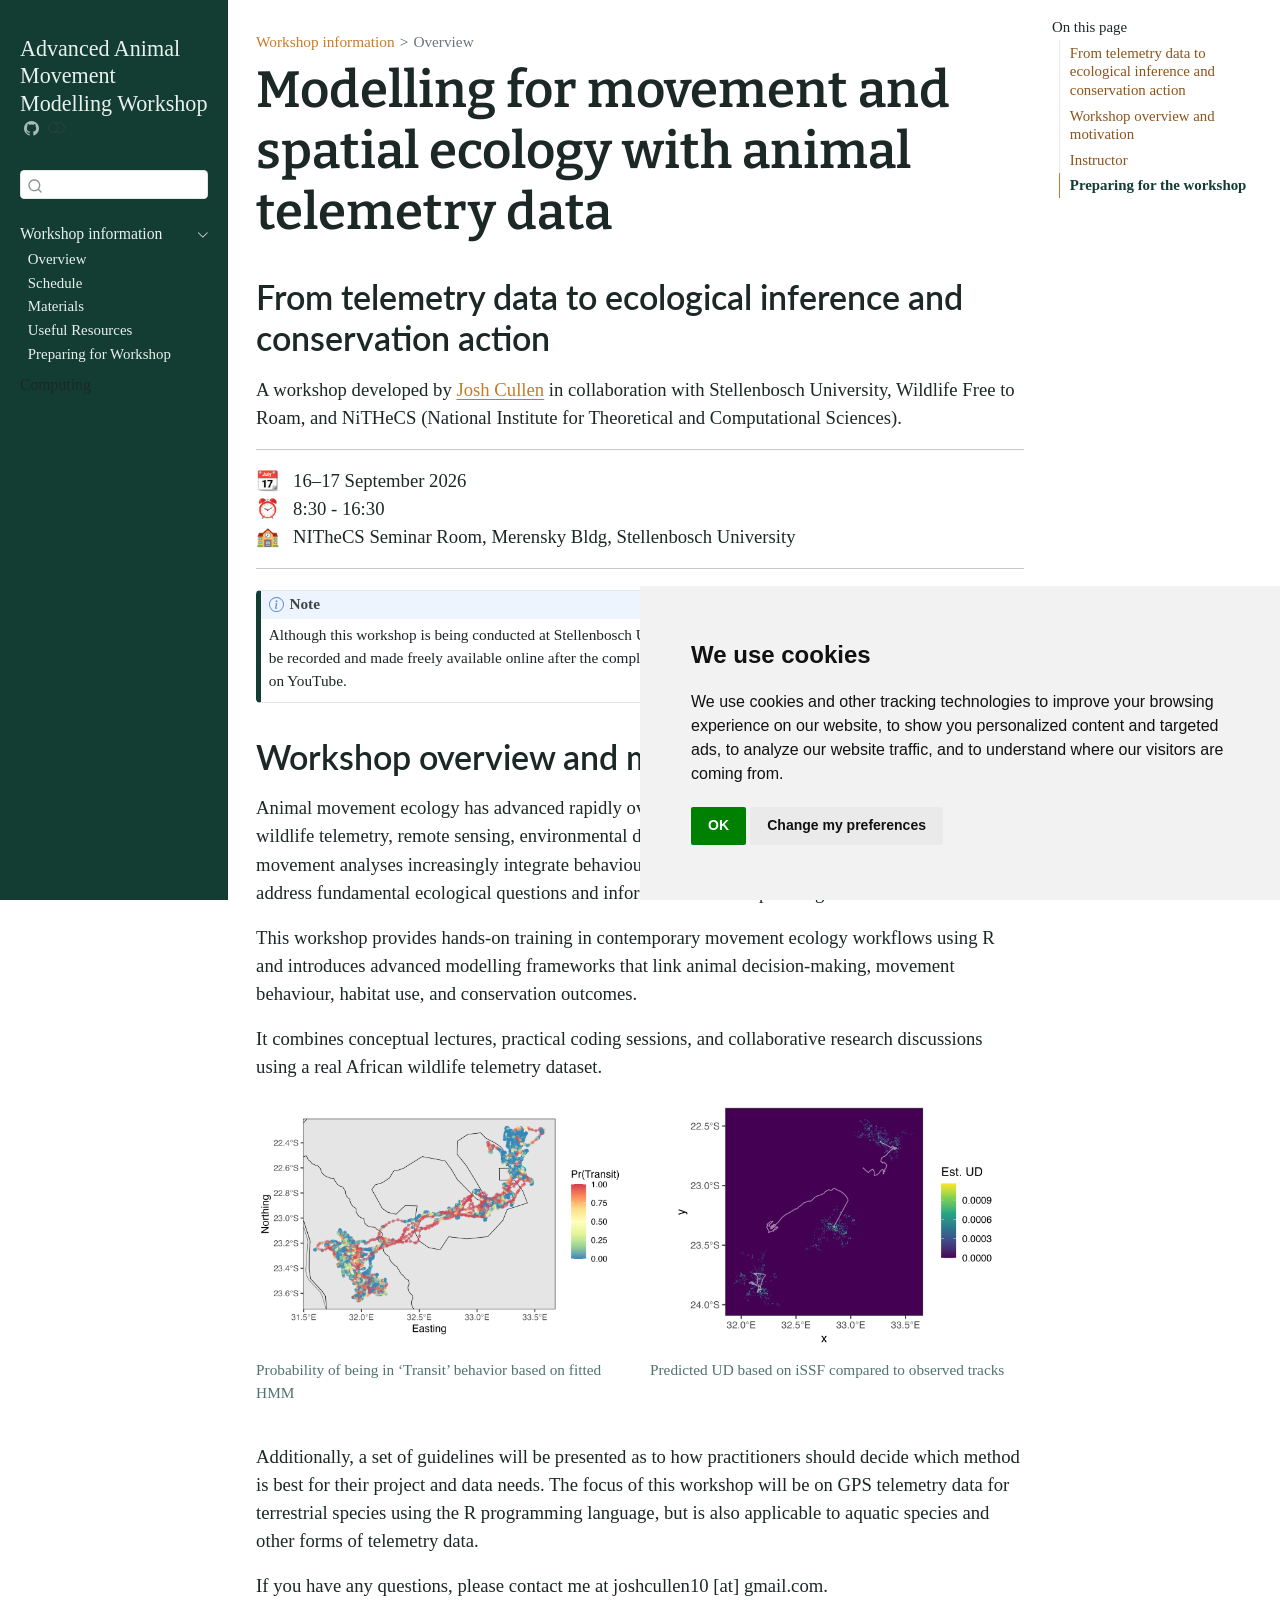
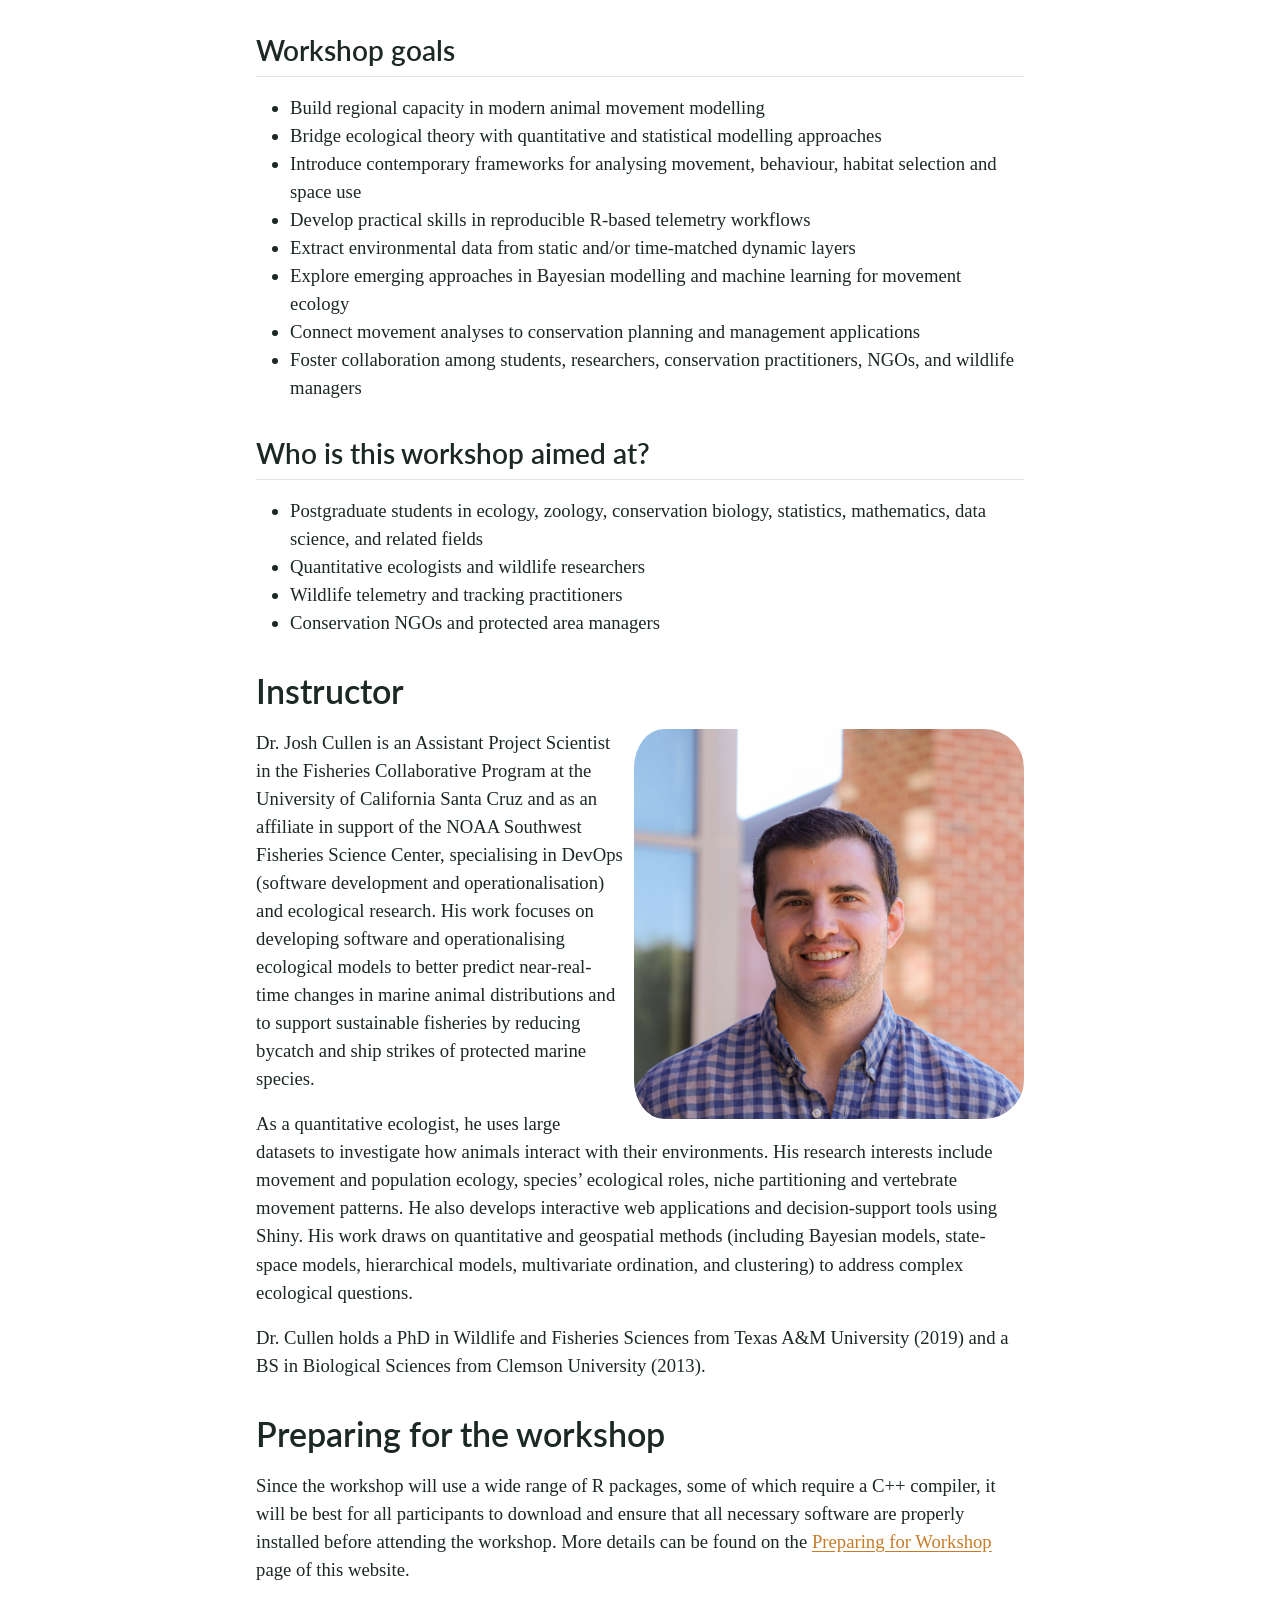
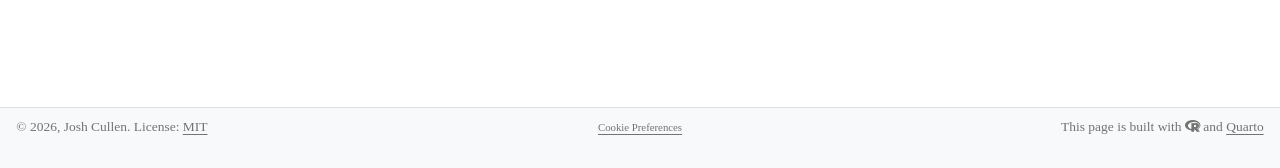
==== commit ccd22e69: "Made some updates to the Resources page on website" ====
--- a/website/docs/index.html
+++ b/website/docs/index.html
@@ -2,16 +2,13 @@
 <html xmlns="http://www.w3.org/1999/xhtml" lang="en" xml:lang="en"><head>
 
 <meta charset="utf-8">
-<meta name="generator" content="quarto-1.9.37">
+<meta name="generator" content="quarto-1.9.9">
 
 <meta name="viewport" content="width=device-width, initial-scale=1.0, user-scalable=yes">
 
 
 <title>Modelling for movement and spatial ecology with animal telemetry data – Advanced Animal Movement Modelling Workshop</title>
 <style>
-/* Default styles provided by pandoc.
-** See https://pandoc.org/MANUAL.html#variables-for-html for config info.
-*/
 code{white-space: pre-wrap;}
 span.smallcaps{font-variant: small-caps;}
 div.columns{display: flex; gap: min(4vw, 1.5em);}
@@ -36,18 +33,19 @@
 <link href="site_libs/cookie-consent/cookie-consent.css" rel="stylesheet">
 <script src="site_libs/quarto-html/quarto.js" type="module"></script>
 <script src="site_libs/quarto-html/tabsets/tabsets.js" type="module"></script>
+<script src="site_libs/quarto-html/axe/axe-check.js" type="module"></script>
 <script src="site_libs/quarto-html/popper.min.js"></script>
 <script src="site_libs/quarto-html/tippy.umd.min.js"></script>
 <script src="site_libs/quarto-html/anchor.min.js"></script>
 <link href="site_libs/quarto-html/tippy.css" rel="stylesheet">
-<link href="site_libs/quarto-html/quarto-syntax-highlighting-7f8f88aac4f3542376d5c11b86a4c14d.css" rel="stylesheet" class="quarto-color-scheme" id="quarto-text-highlighting-styles">
-<link href="site_libs/quarto-html/quarto-syntax-highlighting-dark-d0ae9245876894da5ac7e18953ecc5cc.css" rel="stylesheet" class="quarto-color-scheme quarto-color-alternate" id="quarto-text-highlighting-styles">
-<link href="site_libs/quarto-html/quarto-syntax-highlighting-7f8f88aac4f3542376d5c11b86a4c14d.css" rel="stylesheet" class="quarto-color-scheme-extra" id="quarto-text-highlighting-styles">
+<link href="site_libs/quarto-html/quarto-syntax-highlighting-5d254f1e278c2921d96b26102a150bb1.css" rel="stylesheet" class="quarto-color-scheme" id="quarto-text-highlighting-styles">
+<link href="site_libs/quarto-html/quarto-syntax-highlighting-dark-530b29c22fe67fc61ace1451aaa50055.css" rel="stylesheet" class="quarto-color-scheme quarto-color-alternate" id="quarto-text-highlighting-styles">
+<link href="site_libs/quarto-html/quarto-syntax-highlighting-5d254f1e278c2921d96b26102a150bb1.css" rel="stylesheet" class="quarto-color-scheme-extra" id="quarto-text-highlighting-styles">
 <script src="site_libs/bootstrap/bootstrap.min.js"></script>
 <link href="site_libs/bootstrap/bootstrap-icons.css" rel="stylesheet">
-<link href="site_libs/bootstrap/bootstrap-4c6b800c0b29365fd100e1885ad86c78.min.css" rel="stylesheet" append-hash="true" class="quarto-color-scheme" id="quarto-bootstrap" data-mode="light">
-<link href="site_libs/bootstrap/bootstrap-dark-bb8eefaf9987653784a242d0db694de2.min.css" rel="stylesheet" append-hash="true" class="quarto-color-scheme quarto-color-alternate" id="quarto-bootstrap" data-mode="dark">
-<link href="site_libs/bootstrap/bootstrap-4c6b800c0b29365fd100e1885ad86c78.min.css" rel="stylesheet" append-hash="true" class="quarto-color-scheme-extra" id="quarto-bootstrap" data-mode="light">
+<link href="site_libs/bootstrap/bootstrap-c8620d277ab85d1b26d341069a4f0e04.min.css" rel="stylesheet" append-hash="true" class="quarto-color-scheme" id="quarto-bootstrap" data-mode="light">
+<link href="site_libs/bootstrap/bootstrap-dark-85e78b6a2f55821f203c3958df1f3da1.min.css" rel="stylesheet" append-hash="true" class="quarto-color-scheme quarto-color-alternate" id="quarto-bootstrap" data-mode="dark">
+<link href="site_libs/bootstrap/bootstrap-c8620d277ab85d1b26d341069a4f0e04.min.css" rel="stylesheet" append-hash="true" class="quarto-color-scheme-extra" id="quarto-bootstrap" data-mode="light">
 <link href="site_libs/quarto-contrib/fontawesome6-6.7.2/all.min.css" rel="stylesheet">
 <link href="site_libs/quarto-contrib/fontawesome6-6.7.2/latex-fontsize.css" rel="stylesheet">
 <script id="quarto-search-options" type="application/json">{
@@ -312,6 +310,30 @@
   <div class="sidebar-item-container"> 
   <a href="./index.html" class="sidebar-item-text sidebar-link active">
  <span class="menu-text">Overview</span></a>
+  </div>
+</li>
+          <li class="sidebar-item">
+  <div class="sidebar-item-container"> 
+  <a href="./workshop-schedule.html" class="sidebar-item-text sidebar-link">
+ <span class="menu-text">Schedule</span></a>
+  </div>
+</li>
+          <li class="sidebar-item">
+  <div class="sidebar-item-container"> 
+  <a href="./workshop-materials.html" class="sidebar-item-text sidebar-link">
+ <span class="menu-text">Materials</span></a>
+  </div>
+</li>
+          <li class="sidebar-item">
+  <div class="sidebar-item-container"> 
+  <a href="./workshop-resources.html" class="sidebar-item-text sidebar-link">
+ <span class="menu-text">Useful Resources</span></a>
+  </div>
+</li>
+          <li class="sidebar-item">
+  <div class="sidebar-item-container"> 
+  <a href="./workshop-prep.html" class="sidebar-item-text sidebar-link">
+ <span class="menu-text">Preparing for Workshop</span></a>
   </div>
 </li>
       </ul>
@@ -370,7 +392,7 @@
 <hr>
 <p><span class="code">📆  16–17 September 2026</span><br>
 <span class="code">⏰  8:30 - 16:30</span><br>
-<span class="code">🏫  Stellenbosch University, Merensky Bldg, NITheCS Seminar Room</span><br>
+<span class="code">🏫  NITheCS Seminar Room, Merensky Bldg, Stellenbosch University</span><br>
 </p>
 <hr>
 <div class="callout callout-style-default callout-note callout-titled">
@@ -446,7 +468,7 @@
 </section>
 <section id="preparing-for-the-workshop" class="level1">
 <h1>Preparing for the workshop</h1>
-<p>Since the workshop will use a wide range of R packages, some of which require a C++ compiler, it will be best for all participants to download and ensure that all necessary software are properly installed before attending the workshop. More details can be found on the <a href="workshop-prep.qmd">Preparing for Workshop</a> page of this website. <br> <br></p>
+<p>Since the workshop will use a wide range of R packages, some of which require a C++ compiler, it will be best for all participants to download and ensure that all necessary software are properly installed before attending the workshop. More details can be found on the <a href="./workshop-prep.html">Preparing for Workshop</a> page of this website. <br> <br></p>
 
 
 </section>
@@ -538,7 +560,7 @@
     }
       var localhostRegex = new RegExp(/^(?:http|https):\/\/localhost\:?[0-9]*\//);
       var mailtoRegex = new RegExp(/^mailto:/);
-        var filterRegex = new RegExp("https:\/\/joshcullen\.github\.io\/website\/");
+        var filterRegex = new RegExp("https:\/\/joshcullen\.github\.io\/advanced_animal_movement_workshop\/");
       var isInternal = (href) => {
           return filterRegex.test(href) || localhostRegex.test(href) || mailtoRegex.test(href);
       }
--- a/website/docs/site_libs/quarto-html/quarto-syntax-highlighting-5d254f1e278c2921d96b26102a150bb1.css
+++ b/website/docs/site_libs/quarto-html/quarto-syntax-highlighting-5d254f1e278c2921d96b26102a150bb1.css
@@ -0,0 +1,236 @@
+/* quarto syntax highlight colors */
+:root {
+  --quarto-hl-ot-color: #003B4F;
+  --quarto-hl-at-color: #657422;
+  --quarto-hl-ss-color: #20794D;
+  --quarto-hl-an-color: #5E5E5E;
+  --quarto-hl-fu-color: #4758AB;
+  --quarto-hl-st-color: #20794D;
+  --quarto-hl-cf-color: #003B4F;
+  --quarto-hl-op-color: #5E5E5E;
+  --quarto-hl-er-color: #AD0000;
+  --quarto-hl-bn-color: #AD0000;
+  --quarto-hl-al-color: #AD0000;
+  --quarto-hl-va-color: #111111;
+  --quarto-hl-bu-color: inherit;
+  --quarto-hl-ex-color: inherit;
+  --quarto-hl-pp-color: #AD0000;
+  --quarto-hl-in-color: #5E5E5E;
+  --quarto-hl-vs-color: #20794D;
+  --quarto-hl-wa-color: #5E5E5E;
+  --quarto-hl-do-color: #5E5E5E;
+  --quarto-hl-im-color: #00769E;
+  --quarto-hl-ch-color: #20794D;
+  --quarto-hl-dt-color: #AD0000;
+  --quarto-hl-fl-color: #AD0000;
+  --quarto-hl-co-color: #5E5E5E;
+  --quarto-hl-cv-color: #5E5E5E;
+  --quarto-hl-cn-color: #8f5902;
+  --quarto-hl-sc-color: #5E5E5E;
+  --quarto-hl-dv-color: #AD0000;
+  --quarto-hl-kw-color: #003B4F;
+}
+
+/* other quarto variables */
+:root {
+  --quarto-font-monospace: SFMono-Regular, Menlo, Monaco, Consolas, "Liberation Mono", "Courier New", monospace;
+}
+
+/* syntax highlight based on Pandoc's rules */
+pre > code.sourceCode > span {
+  color: #003B4F;
+}
+
+code.sourceCode > span {
+  color: #003B4F;
+}
+
+div.sourceCode,
+div.sourceCode pre.sourceCode {
+  color: #003B4F;
+}
+
+/* Normal */
+code span {
+  color: #003B4F;
+}
+
+/* Alert */
+code span.al {
+  color: #AD0000;
+  font-style: inherit;
+}
+
+/* Annotation */
+code span.an {
+  color: #5E5E5E;
+  font-style: inherit;
+}
+
+/* Attribute */
+code span.at {
+  color: #657422;
+  font-style: inherit;
+}
+
+/* BaseN */
+code span.bn {
+  color: #AD0000;
+  font-style: inherit;
+}
+
+/* BuiltIn */
+code span.bu {
+  font-style: inherit;
+}
+
+/* ControlFlow */
+code span.cf {
+  color: #003B4F;
+  font-weight: bold;
+  font-style: inherit;
+}
+
+/* Char */
+code span.ch {
+  color: #20794D;
+  font-style: inherit;
+}
+
+/* Constant */
+code span.cn {
+  color: #8f5902;
+  font-style: inherit;
+}
+
+/* Comment */
+code span.co {
+  color: #5E5E5E;
+  font-style: inherit;
+}
+
+/* CommentVar */
+code span.cv {
+  color: #5E5E5E;
+  font-style: italic;
+}
+
+/* Documentation */
+code span.do {
+  color: #5E5E5E;
+  font-style: italic;
+}
+
+/* DataType */
+code span.dt {
+  color: #AD0000;
+  font-style: inherit;
+}
+
+/* DecVal */
+code span.dv {
+  color: #AD0000;
+  font-style: inherit;
+}
+
+/* Error */
+code span.er {
+  color: #AD0000;
+  font-style: inherit;
+}
+
+/* Extension */
+code span.ex {
+  font-style: inherit;
+}
+
+/* Float */
+code span.fl {
+  color: #AD0000;
+  font-style: inherit;
+}
+
+/* Function */
+code span.fu {
+  color: #4758AB;
+  font-style: inherit;
+}
+
+/* Import */
+code span.im {
+  color: #00769E;
+  font-style: inherit;
+}
+
+/* Information */
+code span.in {
+  color: #5E5E5E;
+  font-style: inherit;
+}
+
+/* Keyword */
+code span.kw {
+  color: #003B4F;
+  font-weight: bold;
+  font-style: inherit;
+}
+
+/* Operator */
+code span.op {
+  color: #5E5E5E;
+  font-style: inherit;
+}
+
+/* Other */
+code span.ot {
+  color: #003B4F;
+  font-style: inherit;
+}
+
+/* Preprocessor */
+code span.pp {
+  color: #AD0000;
+  font-style: inherit;
+}
+
+/* SpecialChar */
+code span.sc {
+  color: #5E5E5E;
+  font-style: inherit;
+}
+
+/* SpecialString */
+code span.ss {
+  color: #20794D;
+  font-style: inherit;
+}
+
+/* String */
+code span.st {
+  color: #20794D;
+  font-style: inherit;
+}
+
+/* Variable */
+code span.va {
+  color: #111111;
+  font-style: inherit;
+}
+
+/* VerbatimString */
+code span.vs {
+  color: #20794D;
+  font-style: inherit;
+}
+
+/* Warning */
+code span.wa {
+  color: #5E5E5E;
+  font-style: italic;
+}
+
+.prevent-inlining {
+  content: "</";
+}
+
+/*# sourceMappingURL=436e56f98e77544cb8e4ced2110b0a6b.css.map */
--- a/website/docs/site_libs/quarto-html/quarto-syntax-highlighting-dark-530b29c22fe67fc61ace1451aaa50055.css
+++ b/website/docs/site_libs/quarto-html/quarto-syntax-highlighting-dark-530b29c22fe67fc61ace1451aaa50055.css
@@ -0,0 +1,219 @@
+/* quarto syntax highlight colors */
+:root {
+  --quarto-hl-al-color: #f07178;
+  --quarto-hl-an-color: #d4d0ab;
+  --quarto-hl-at-color: #00e0e0;
+  --quarto-hl-bn-color: #d4d0ab;
+  --quarto-hl-bu-color: #abe338;
+  --quarto-hl-ch-color: #abe338;
+  --quarto-hl-co-color: #f8f8f2;
+  --quarto-hl-cv-color: #ffd700;
+  --quarto-hl-cn-color: #ffd700;
+  --quarto-hl-cf-color: #ffa07a;
+  --quarto-hl-dt-color: #ffa07a;
+  --quarto-hl-dv-color: #d4d0ab;
+  --quarto-hl-do-color: #f8f8f2;
+  --quarto-hl-er-color: #f07178;
+  --quarto-hl-ex-color: #00e0e0;
+  --quarto-hl-fl-color: #d4d0ab;
+  --quarto-hl-fu-color: #ffa07a;
+  --quarto-hl-im-color: #abe338;
+  --quarto-hl-in-color: #d4d0ab;
+  --quarto-hl-kw-color: #ffa07a;
+  --quarto-hl-op-color: #ffa07a;
+  --quarto-hl-ot-color: #00e0e0;
+  --quarto-hl-pp-color: #dcc6e0;
+  --quarto-hl-re-color: #00e0e0;
+  --quarto-hl-sc-color: #abe338;
+  --quarto-hl-ss-color: #abe338;
+  --quarto-hl-st-color: #abe338;
+  --quarto-hl-va-color: #00e0e0;
+  --quarto-hl-vs-color: #abe338;
+  --quarto-hl-wa-color: #dcc6e0;
+}
+
+/* other quarto variables */
+:root {
+  --quarto-font-monospace: SFMono-Regular, Menlo, Monaco, Consolas, "Liberation Mono", "Courier New", monospace;
+}
+
+/* syntax highlight based on Pandoc's rules */
+pre > code.sourceCode > span {
+  color: #f8f8f2;
+}
+
+code.sourceCode > span {
+  color: #f8f8f2;
+}
+
+div.sourceCode,
+div.sourceCode pre.sourceCode {
+  color: #f8f8f2;
+}
+
+/* Normal */
+code span {
+  color: #f8f8f2;
+}
+
+/* Alert */
+code span.al {
+  color: #f07178;
+}
+
+/* Annotation */
+code span.an {
+  color: #d4d0ab;
+}
+
+/* Attribute */
+code span.at {
+  color: #00e0e0;
+}
+
+/* BaseN */
+code span.bn {
+  color: #d4d0ab;
+}
+
+/* BuiltIn */
+code span.bu {
+  color: #abe338;
+}
+
+/* ControlFlow */
+code span.cf {
+  font-weight: bold;
+  color: #ffa07a;
+}
+
+/* Char */
+code span.ch {
+  color: #abe338;
+}
+
+/* Constant */
+code span.cn {
+  color: #ffd700;
+}
+
+/* Comment */
+code span.co {
+  font-style: italic;
+  color: #f8f8f2;
+}
+
+/* CommentVar */
+code span.cv {
+  color: #ffd700;
+}
+
+/* Documentation */
+code span.do {
+  color: #f8f8f2;
+}
+
+/* DataType */
+code span.dt {
+  color: #ffa07a;
+}
+
+/* DecVal */
+code span.dv {
+  color: #d4d0ab;
+}
+
+/* Error */
+code span.er {
+  color: #f07178;
+  text-decoration: underline;
+}
+
+/* Extension */
+code span.ex {
+  font-weight: bold;
+  color: #00e0e0;
+}
+
+/* Float */
+code span.fl {
+  color: #d4d0ab;
+}
+
+/* Function */
+code span.fu {
+  color: #ffa07a;
+}
+
+/* Import */
+code span.im {
+  color: #abe338;
+}
+
+/* Information */
+code span.in {
+  color: #d4d0ab;
+}
+
+/* Keyword */
+code span.kw {
+  font-weight: bold;
+  color: #ffa07a;
+}
+
+/* Operator */
+code span.op {
+  color: #ffa07a;
+}
+
+/* Other */
+code span.ot {
+  color: #00e0e0;
+}
+
+/* Preprocessor */
+code span.pp {
+  color: #dcc6e0;
+}
+
+/* RegionMarker */
+code span.re {
+  background-color: #f8f8f2;
+  color: #00e0e0;
+}
+
+/* SpecialChar */
+code span.sc {
+  color: #abe338;
+}
+
+/* SpecialString */
+code span.ss {
+  color: #abe338;
+}
+
+/* String */
+code span.st {
+  color: #abe338;
+}
+
+/* Variable */
+code span.va {
+  color: #00e0e0;
+}
+
+/* VerbatimString */
+code span.vs {
+  color: #abe338;
+}
+
+/* Warning */
+code span.wa {
+  color: #dcc6e0;
+}
+
+.prevent-inlining {
+  content: "</";
+}
+
+/*# sourceMappingURL=3fb281ab8730e8aec783de58c227bd00.css.map */
--- a/website/docs/site_libs/quarto-html/quarto-syntax-highlighting-5d254f1e278c2921d96b26102a150bb1.css
+++ b/website/docs/site_libs/quarto-html/quarto-syntax-highlighting-5d254f1e278c2921d96b26102a150bb1.css
@@ -0,0 +1,236 @@
+/* quarto syntax highlight colors */
+:root {
+  --quarto-hl-ot-color: #003B4F;
+  --quarto-hl-at-color: #657422;
+  --quarto-hl-ss-color: #20794D;
+  --quarto-hl-an-color: #5E5E5E;
+  --quarto-hl-fu-color: #4758AB;
+  --quarto-hl-st-color: #20794D;
+  --quarto-hl-cf-color: #003B4F;
+  --quarto-hl-op-color: #5E5E5E;
+  --quarto-hl-er-color: #AD0000;
+  --quarto-hl-bn-color: #AD0000;
+  --quarto-hl-al-color: #AD0000;
+  --quarto-hl-va-color: #111111;
+  --quarto-hl-bu-color: inherit;
+  --quarto-hl-ex-color: inherit;
+  --quarto-hl-pp-color: #AD0000;
+  --quarto-hl-in-color: #5E5E5E;
+  --quarto-hl-vs-color: #20794D;
+  --quarto-hl-wa-color: #5E5E5E;
+  --quarto-hl-do-color: #5E5E5E;
+  --quarto-hl-im-color: #00769E;
+  --quarto-hl-ch-color: #20794D;
+  --quarto-hl-dt-color: #AD0000;
+  --quarto-hl-fl-color: #AD0000;
+  --quarto-hl-co-color: #5E5E5E;
+  --quarto-hl-cv-color: #5E5E5E;
+  --quarto-hl-cn-color: #8f5902;
+  --quarto-hl-sc-color: #5E5E5E;
+  --quarto-hl-dv-color: #AD0000;
+  --quarto-hl-kw-color: #003B4F;
+}
+
+/* other quarto variables */
+:root {
+  --quarto-font-monospace: SFMono-Regular, Menlo, Monaco, Consolas, "Liberation Mono", "Courier New", monospace;
+}
+
+/* syntax highlight based on Pandoc's rules */
+pre > code.sourceCode > span {
+  color: #003B4F;
+}
+
+code.sourceCode > span {
+  color: #003B4F;
+}
+
+div.sourceCode,
+div.sourceCode pre.sourceCode {
+  color: #003B4F;
+}
+
+/* Normal */
+code span {
+  color: #003B4F;
+}
+
+/* Alert */
+code span.al {
+  color: #AD0000;
+  font-style: inherit;
+}
+
+/* Annotation */
+code span.an {
+  color: #5E5E5E;
+  font-style: inherit;
+}
+
+/* Attribute */
+code span.at {
+  color: #657422;
+  font-style: inherit;
+}
+
+/* BaseN */
+code span.bn {
+  color: #AD0000;
+  font-style: inherit;
+}
+
+/* BuiltIn */
+code span.bu {
+  font-style: inherit;
+}
+
+/* ControlFlow */
+code span.cf {
+  color: #003B4F;
+  font-weight: bold;
+  font-style: inherit;
+}
+
+/* Char */
+code span.ch {
+  color: #20794D;
+  font-style: inherit;
+}
+
+/* Constant */
+code span.cn {
+  color: #8f5902;
+  font-style: inherit;
+}
+
+/* Comment */
+code span.co {
+  color: #5E5E5E;
+  font-style: inherit;
+}
+
+/* CommentVar */
+code span.cv {
+  color: #5E5E5E;
+  font-style: italic;
+}
+
+/* Documentation */
+code span.do {
+  color: #5E5E5E;
+  font-style: italic;
+}
+
+/* DataType */
+code span.dt {
+  color: #AD0000;
+  font-style: inherit;
+}
+
+/* DecVal */
+code span.dv {
+  color: #AD0000;
+  font-style: inherit;
+}
+
+/* Error */
+code span.er {
+  color: #AD0000;
+  font-style: inherit;
+}
+
+/* Extension */
+code span.ex {
+  font-style: inherit;
+}
+
+/* Float */
+code span.fl {
+  color: #AD0000;
+  font-style: inherit;
+}
+
+/* Function */
+code span.fu {
+  color: #4758AB;
+  font-style: inherit;
+}
+
+/* Import */
+code span.im {
+  color: #00769E;
+  font-style: inherit;
+}
+
+/* Information */
+code span.in {
+  color: #5E5E5E;
+  font-style: inherit;
+}
+
+/* Keyword */
+code span.kw {
+  color: #003B4F;
+  font-weight: bold;
+  font-style: inherit;
+}
+
+/* Operator */
+code span.op {
+  color: #5E5E5E;
+  font-style: inherit;
+}
+
+/* Other */
+code span.ot {
+  color: #003B4F;
+  font-style: inherit;
+}
+
+/* Preprocessor */
+code span.pp {
+  color: #AD0000;
+  font-style: inherit;
+}
+
+/* SpecialChar */
+code span.sc {
+  color: #5E5E5E;
+  font-style: inherit;
+}
+
+/* SpecialString */
+code span.ss {
+  color: #20794D;
+  font-style: inherit;
+}
+
+/* String */
+code span.st {
+  color: #20794D;
+  font-style: inherit;
+}
+
+/* Variable */
+code span.va {
+  color: #111111;
+  font-style: inherit;
+}
+
+/* VerbatimString */
+code span.vs {
+  color: #20794D;
+  font-style: inherit;
+}
+
+/* Warning */
+code span.wa {
+  color: #5E5E5E;
+  font-style: italic;
+}
+
+.prevent-inlining {
+  content: "</";
+}
+
+/*# sourceMappingURL=436e56f98e77544cb8e4ced2110b0a6b.css.map */
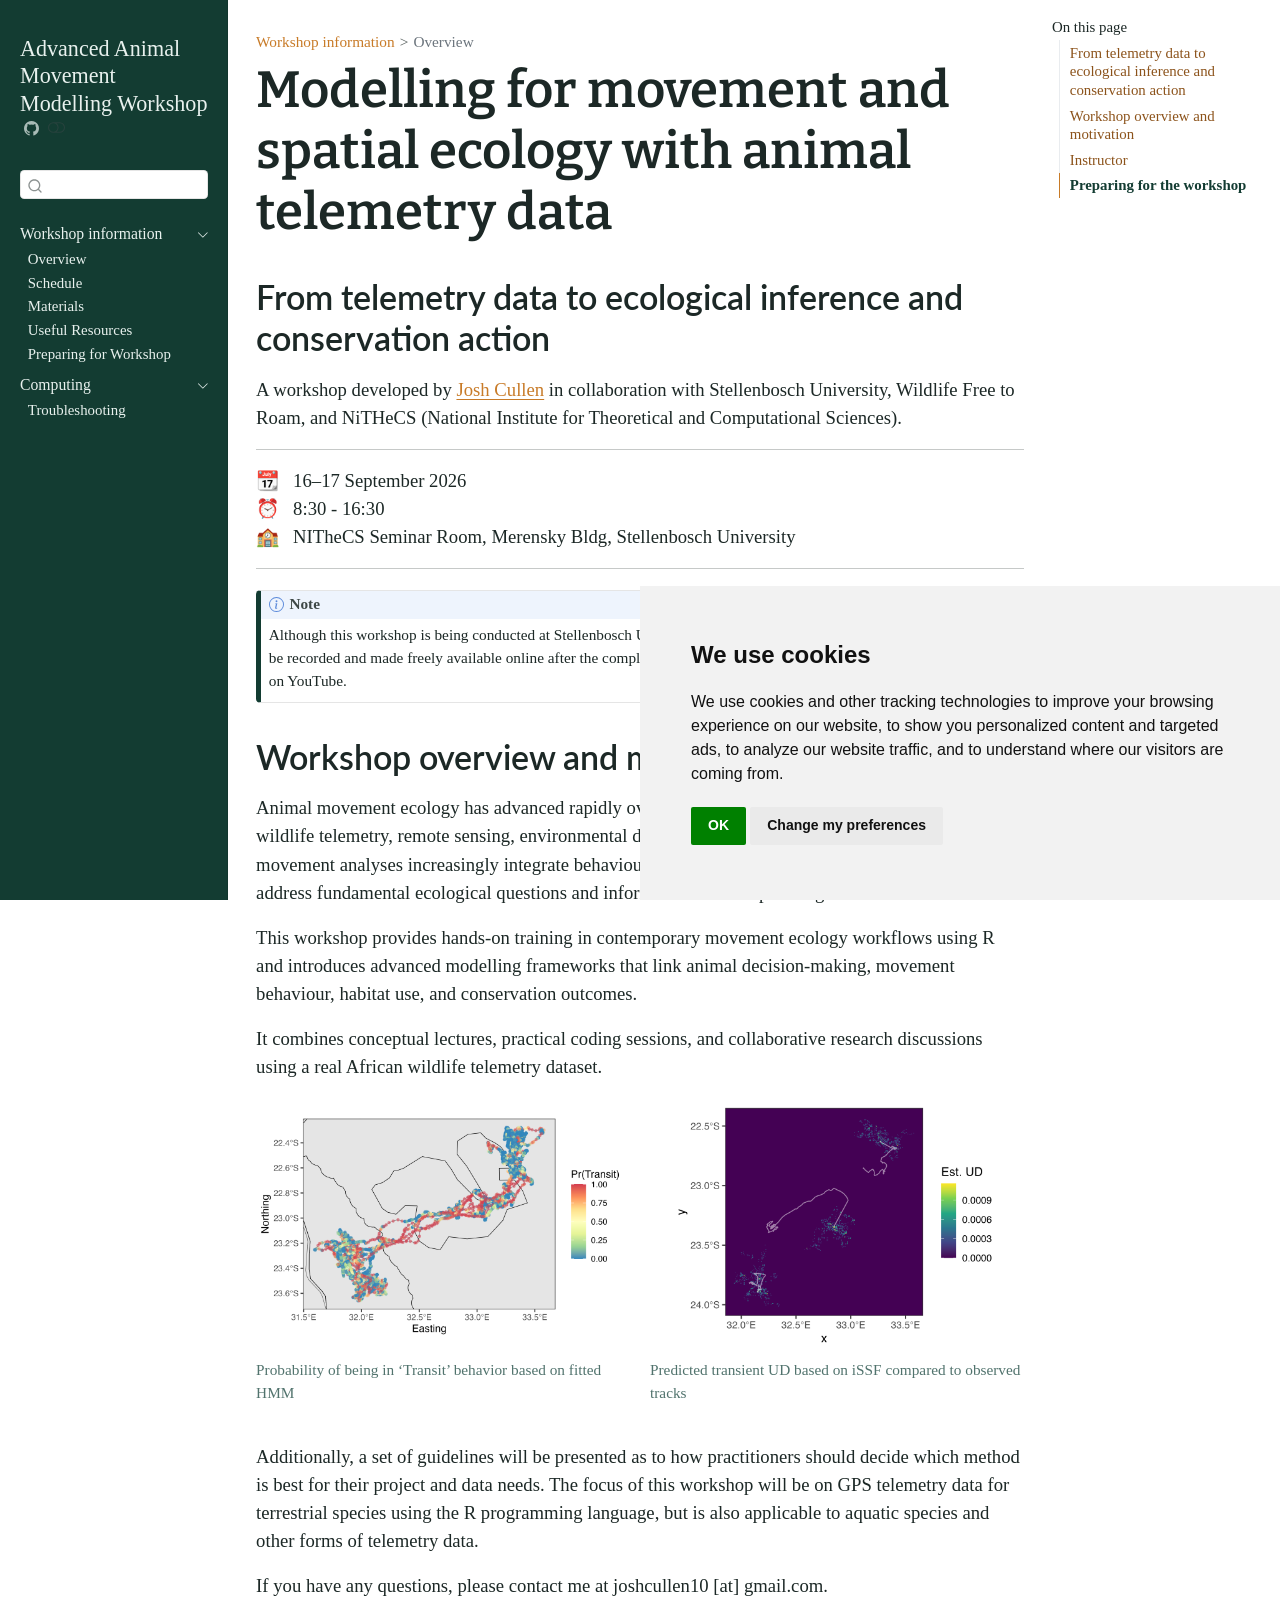
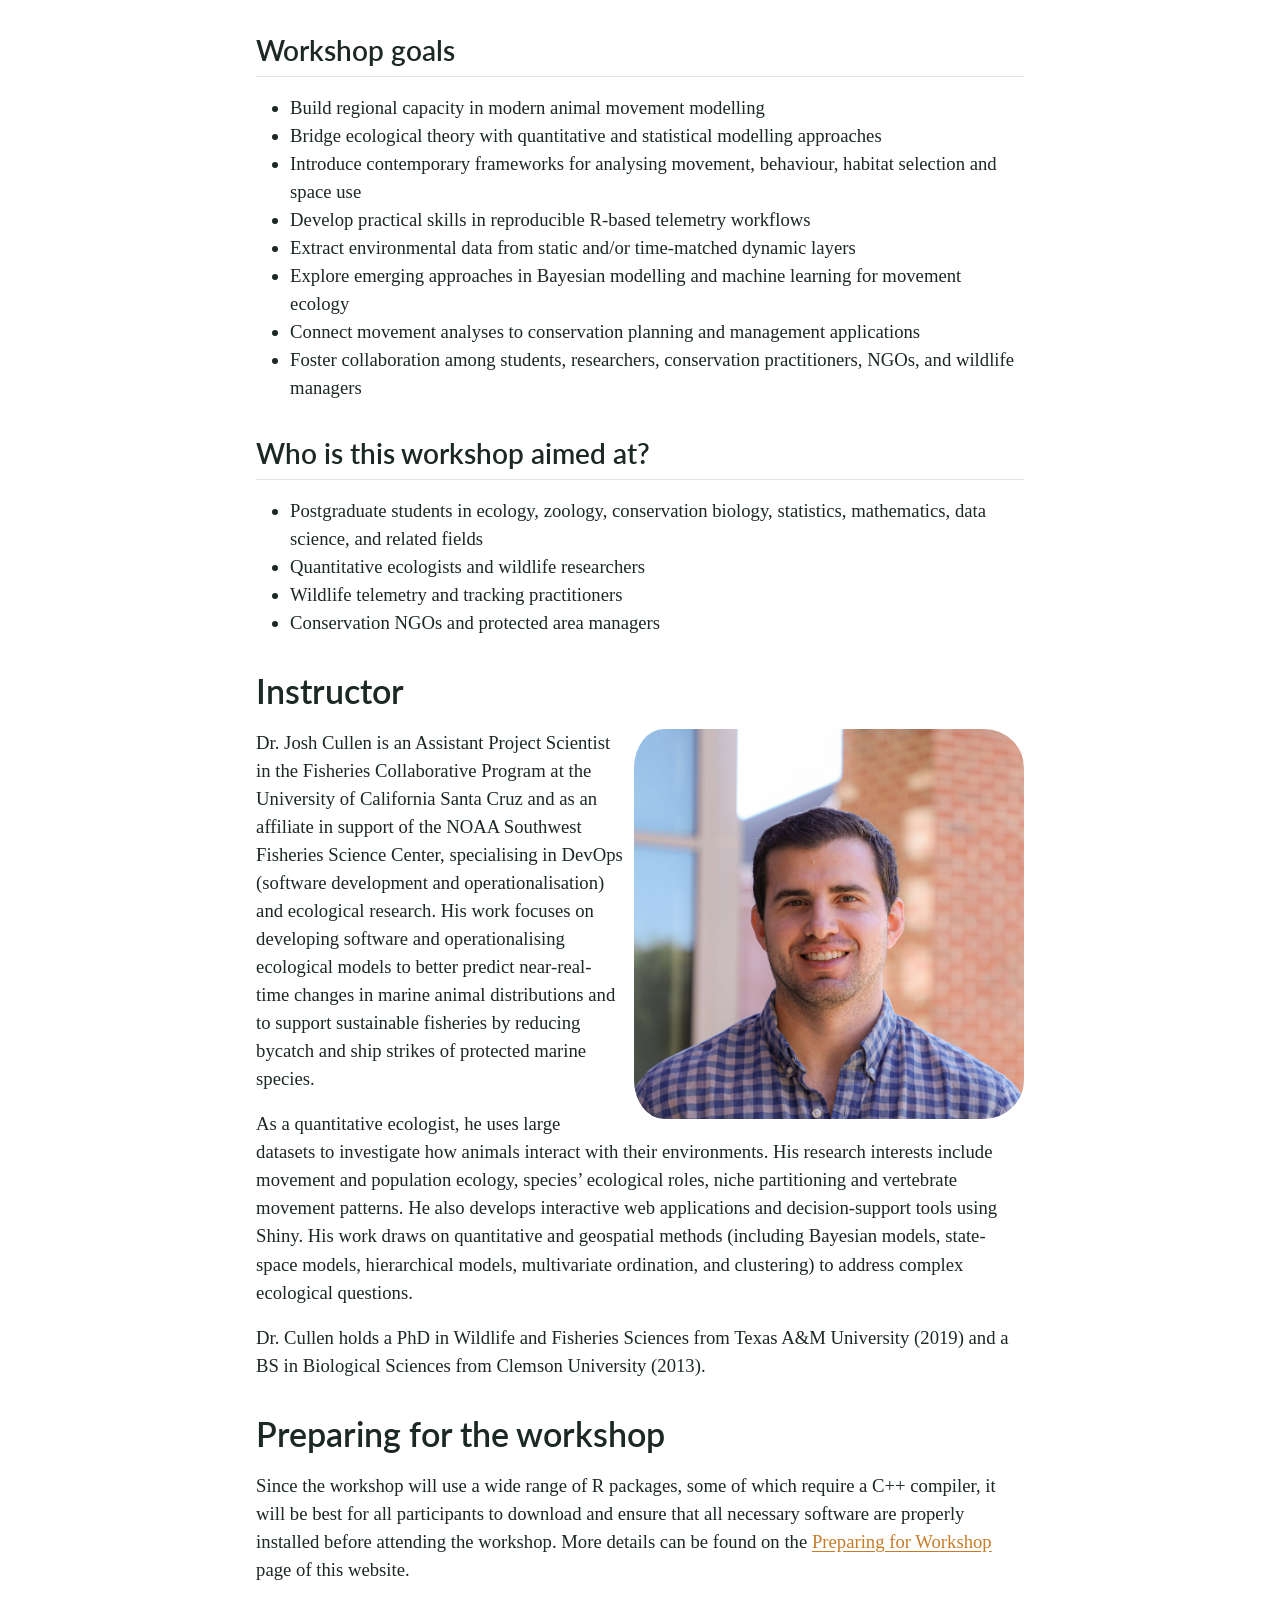
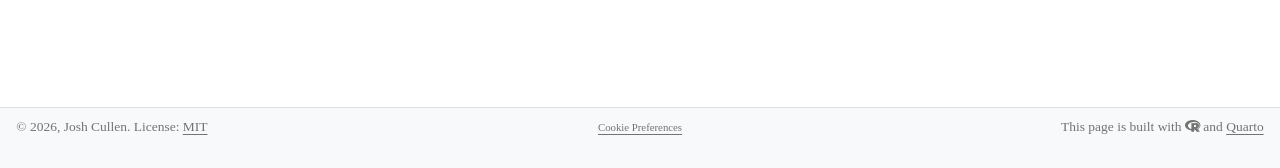
==== commit a527507c: "Updated Troubleshooting page of website" ====
--- a/website/docs/index.html
+++ b/website/docs/index.html
@@ -2,13 +2,16 @@
 <html xmlns="http://www.w3.org/1999/xhtml" lang="en" xml:lang="en"><head>
 
 <meta charset="utf-8">
-<meta name="generator" content="quarto-1.9.9">
+<meta name="generator" content="quarto-1.9.37">
 
 <meta name="viewport" content="width=device-width, initial-scale=1.0, user-scalable=yes">
 
 
 <title>Modelling for movement and spatial ecology with animal telemetry data – Advanced Animal Movement Modelling Workshop</title>
 <style>
+/* Default styles provided by pandoc.
+** See https://pandoc.org/MANUAL.html#variables-for-html for config info.
+*/
 code{white-space: pre-wrap;}
 span.smallcaps{font-variant: small-caps;}
 div.columns{display: flex; gap: min(4vw, 1.5em);}
@@ -33,19 +36,18 @@
 <link href="site_libs/cookie-consent/cookie-consent.css" rel="stylesheet">
 <script src="site_libs/quarto-html/quarto.js" type="module"></script>
 <script src="site_libs/quarto-html/tabsets/tabsets.js" type="module"></script>
-<script src="site_libs/quarto-html/axe/axe-check.js" type="module"></script>
 <script src="site_libs/quarto-html/popper.min.js"></script>
 <script src="site_libs/quarto-html/tippy.umd.min.js"></script>
 <script src="site_libs/quarto-html/anchor.min.js"></script>
 <link href="site_libs/quarto-html/tippy.css" rel="stylesheet">
-<link href="site_libs/quarto-html/quarto-syntax-highlighting-5d254f1e278c2921d96b26102a150bb1.css" rel="stylesheet" class="quarto-color-scheme" id="quarto-text-highlighting-styles">
-<link href="site_libs/quarto-html/quarto-syntax-highlighting-dark-530b29c22fe67fc61ace1451aaa50055.css" rel="stylesheet" class="quarto-color-scheme quarto-color-alternate" id="quarto-text-highlighting-styles">
-<link href="site_libs/quarto-html/quarto-syntax-highlighting-5d254f1e278c2921d96b26102a150bb1.css" rel="stylesheet" class="quarto-color-scheme-extra" id="quarto-text-highlighting-styles">
+<link href="site_libs/quarto-html/quarto-syntax-highlighting-7f8f88aac4f3542376d5c11b86a4c14d.css" rel="stylesheet" class="quarto-color-scheme" id="quarto-text-highlighting-styles">
+<link href="site_libs/quarto-html/quarto-syntax-highlighting-dark-d0ae9245876894da5ac7e18953ecc5cc.css" rel="stylesheet" class="quarto-color-scheme quarto-color-alternate" id="quarto-text-highlighting-styles">
+<link href="site_libs/quarto-html/quarto-syntax-highlighting-7f8f88aac4f3542376d5c11b86a4c14d.css" rel="stylesheet" class="quarto-color-scheme-extra" id="quarto-text-highlighting-styles">
 <script src="site_libs/bootstrap/bootstrap.min.js"></script>
 <link href="site_libs/bootstrap/bootstrap-icons.css" rel="stylesheet">
-<link href="site_libs/bootstrap/bootstrap-c8620d277ab85d1b26d341069a4f0e04.min.css" rel="stylesheet" append-hash="true" class="quarto-color-scheme" id="quarto-bootstrap" data-mode="light">
-<link href="site_libs/bootstrap/bootstrap-dark-85e78b6a2f55821f203c3958df1f3da1.min.css" rel="stylesheet" append-hash="true" class="quarto-color-scheme quarto-color-alternate" id="quarto-bootstrap" data-mode="dark">
-<link href="site_libs/bootstrap/bootstrap-c8620d277ab85d1b26d341069a4f0e04.min.css" rel="stylesheet" append-hash="true" class="quarto-color-scheme-extra" id="quarto-bootstrap" data-mode="light">
+<link href="site_libs/bootstrap/bootstrap-4c6b800c0b29365fd100e1885ad86c78.min.css" rel="stylesheet" append-hash="true" class="quarto-color-scheme" id="quarto-bootstrap" data-mode="light">
+<link href="site_libs/bootstrap/bootstrap-dark-bb8eefaf9987653784a242d0db694de2.min.css" rel="stylesheet" append-hash="true" class="quarto-color-scheme quarto-color-alternate" id="quarto-bootstrap" data-mode="dark">
+<link href="site_libs/bootstrap/bootstrap-4c6b800c0b29365fd100e1885ad86c78.min.css" rel="stylesheet" append-hash="true" class="quarto-color-scheme-extra" id="quarto-bootstrap" data-mode="light">
 <link href="site_libs/quarto-contrib/fontawesome6-6.7.2/all.min.css" rel="stylesheet">
 <link href="site_libs/quarto-contrib/fontawesome6-6.7.2/latex-fontsize.css" rel="stylesheet">
 <script id="quarto-search-options" type="application/json">{
@@ -339,8 +341,21 @@
       </ul>
   </li>
         <li class="sidebar-item sidebar-item-section">
-      <span class="sidebar-item-text sidebar-link text-start">
- <span class="menu-text">Computing</span></span>
+      <div class="sidebar-item-container"> 
+            <a class="sidebar-item-text sidebar-link text-start" data-bs-toggle="collapse" data-bs-target="#quarto-sidebar-section-2" role="navigation" aria-expanded="true">
+ <span class="menu-text">Computing</span></a>
+          <a class="sidebar-item-toggle text-start" data-bs-toggle="collapse" data-bs-target="#quarto-sidebar-section-2" role="navigation" aria-expanded="true" aria-label="Toggle section">
+            <i class="bi bi-chevron-right ms-2"></i>
+          </a> 
+      </div>
+      <ul id="quarto-sidebar-section-2" class="collapse list-unstyled sidebar-section depth1 show">  
+          <li class="sidebar-item">
+  <div class="sidebar-item-container"> 
+  <a href="./computing-troubleshooting.html" class="sidebar-item-text sidebar-link">
+ <span class="menu-text">Troubleshooting</span></a>
+  </div>
+</li>
+      </ul>
   </li>
     </ul>
     </div>
@@ -428,7 +443,7 @@
 <div class="quarto-figure quarto-figure-center">
 <figure class="figure">
 <p><img src="images/iSSF_pred_UD.png" class="img-fluid figure-img"></p>
-<figcaption>Predicted UD based on iSSF compared to observed tracks</figcaption>
+<figcaption>Predicted transient UD based on iSSF compared to observed tracks</figcaption>
 </figure>
 </div>
 </div>
--- a/website/docs/site_libs/quarto-html/quarto-syntax-highlighting-7f8f88aac4f3542376d5c11b86a4c14d.css
+++ b/website/docs/site_libs/quarto-html/quarto-syntax-highlighting-7f8f88aac4f3542376d5c11b86a4c14d.css
@@ -0,0 +1,236 @@
+/* quarto syntax highlight colors */
+:root {
+  --quarto-hl-ot-color: #003B4F;
+  --quarto-hl-at-color: #657422;
+  --quarto-hl-ss-color: #20794D;
+  --quarto-hl-an-color: #5E5E5E;
+  --quarto-hl-fu-color: #4758AB;
+  --quarto-hl-st-color: #20794D;
+  --quarto-hl-cf-color: #003B4F;
+  --quarto-hl-op-color: #5E5E5E;
+  --quarto-hl-er-color: #AD0000;
+  --quarto-hl-bn-color: #AD0000;
+  --quarto-hl-al-color: #AD0000;
+  --quarto-hl-va-color: #111111;
+  --quarto-hl-bu-color: inherit;
+  --quarto-hl-ex-color: inherit;
+  --quarto-hl-pp-color: #AD0000;
+  --quarto-hl-in-color: #5E5E5E;
+  --quarto-hl-vs-color: #20794D;
+  --quarto-hl-wa-color: #5E5E5E;
+  --quarto-hl-do-color: #5E5E5E;
+  --quarto-hl-im-color: #00769E;
+  --quarto-hl-ch-color: #20794D;
+  --quarto-hl-dt-color: #AD0000;
+  --quarto-hl-fl-color: #AD0000;
+  --quarto-hl-co-color: #5E5E5E;
+  --quarto-hl-cv-color: #5E5E5E;
+  --quarto-hl-cn-color: #8f5902;
+  --quarto-hl-sc-color: #5E5E5E;
+  --quarto-hl-dv-color: #AD0000;
+  --quarto-hl-kw-color: #003B4F;
+}
+
+/* other quarto variables */
+:root {
+  --quarto-font-monospace: SFMono-Regular, Menlo, Monaco, Consolas, "Liberation Mono", "Courier New", monospace;
+}
+
+/* syntax highlight based on Pandoc's rules */
+pre > code.sourceCode > span {
+  color: #003B4F;
+}
+
+code.sourceCode > span {
+  color: #003B4F;
+}
+
+div.sourceCode,
+div.sourceCode pre.sourceCode {
+  color: #003B4F;
+}
+
+/* Normal */
+code span {
+  color: #003B4F;
+}
+
+/* Alert */
+code span.al {
+  color: #AD0000;
+  font-style: inherit;
+}
+
+/* Annotation */
+code span.an {
+  color: #5E5E5E;
+  font-style: inherit;
+}
+
+/* Attribute */
+code span.at {
+  color: #657422;
+  font-style: inherit;
+}
+
+/* BaseN */
+code span.bn {
+  color: #AD0000;
+  font-style: inherit;
+}
+
+/* BuiltIn */
+code span.bu {
+  font-style: inherit;
+}
+
+/* ControlFlow */
+code span.cf {
+  color: #003B4F;
+  font-weight: bold;
+  font-style: inherit;
+}
+
+/* Char */
+code span.ch {
+  color: #20794D;
+  font-style: inherit;
+}
+
+/* Constant */
+code span.cn {
+  color: #8f5902;
+  font-style: inherit;
+}
+
+/* Comment */
+code span.co {
+  color: #5E5E5E;
+  font-style: inherit;
+}
+
+/* CommentVar */
+code span.cv {
+  color: #5E5E5E;
+  font-style: italic;
+}
+
+/* Documentation */
+code span.do {
+  color: #5E5E5E;
+  font-style: italic;
+}
+
+/* DataType */
+code span.dt {
+  color: #AD0000;
+  font-style: inherit;
+}
+
+/* DecVal */
+code span.dv {
+  color: #AD0000;
+  font-style: inherit;
+}
+
+/* Error */
+code span.er {
+  color: #AD0000;
+  font-style: inherit;
+}
+
+/* Extension */
+code span.ex {
+  font-style: inherit;
+}
+
+/* Float */
+code span.fl {
+  color: #AD0000;
+  font-style: inherit;
+}
+
+/* Function */
+code span.fu {
+  color: #4758AB;
+  font-style: inherit;
+}
+
+/* Import */
+code span.im {
+  color: #00769E;
+  font-style: inherit;
+}
+
+/* Information */
+code span.in {
+  color: #5E5E5E;
+  font-style: inherit;
+}
+
+/* Keyword */
+code span.kw {
+  color: #003B4F;
+  font-weight: bold;
+  font-style: inherit;
+}
+
+/* Operator */
+code span.op {
+  color: #5E5E5E;
+  font-style: inherit;
+}
+
+/* Other */
+code span.ot {
+  color: #003B4F;
+  font-style: inherit;
+}
+
+/* Preprocessor */
+code span.pp {
+  color: #AD0000;
+  font-style: inherit;
+}
+
+/* SpecialChar */
+code span.sc {
+  color: #5E5E5E;
+  font-style: inherit;
+}
+
+/* SpecialString */
+code span.ss {
+  color: #20794D;
+  font-style: inherit;
+}
+
+/* String */
+code span.st {
+  color: #20794D;
+  font-style: inherit;
+}
+
+/* Variable */
+code span.va {
+  color: #111111;
+  font-style: inherit;
+}
+
+/* VerbatimString */
+code span.vs {
+  color: #20794D;
+  font-style: inherit;
+}
+
+/* Warning */
+code span.wa {
+  color: #5E5E5E;
+  font-style: italic;
+}
+
+.prevent-inlining {
+  content: "</";
+}
+
+/*# sourceMappingURL=789ad8cd35626ba772517505b42a116e.css.map */
--- a/website/docs/site_libs/quarto-html/quarto-syntax-highlighting-dark-d0ae9245876894da5ac7e18953ecc5cc.css
+++ b/website/docs/site_libs/quarto-html/quarto-syntax-highlighting-dark-d0ae9245876894da5ac7e18953ecc5cc.css
@@ -0,0 +1,219 @@
+/* quarto syntax highlight colors */
+:root {
+  --quarto-hl-al-color: #f07178;
+  --quarto-hl-an-color: #d4d0ab;
+  --quarto-hl-at-color: #00e0e0;
+  --quarto-hl-bn-color: #d4d0ab;
+  --quarto-hl-bu-color: #abe338;
+  --quarto-hl-ch-color: #abe338;
+  --quarto-hl-co-color: #f8f8f2;
+  --quarto-hl-cv-color: #ffd700;
+  --quarto-hl-cn-color: #ffd700;
+  --quarto-hl-cf-color: #ffa07a;
+  --quarto-hl-dt-color: #ffa07a;
+  --quarto-hl-dv-color: #d4d0ab;
+  --quarto-hl-do-color: #f8f8f2;
+  --quarto-hl-er-color: #f07178;
+  --quarto-hl-ex-color: #00e0e0;
+  --quarto-hl-fl-color: #d4d0ab;
+  --quarto-hl-fu-color: #ffa07a;
+  --quarto-hl-im-color: #abe338;
+  --quarto-hl-in-color: #d4d0ab;
+  --quarto-hl-kw-color: #ffa07a;
+  --quarto-hl-op-color: #ffa07a;
+  --quarto-hl-ot-color: #00e0e0;
+  --quarto-hl-pp-color: #dcc6e0;
+  --quarto-hl-re-color: #00e0e0;
+  --quarto-hl-sc-color: #abe338;
+  --quarto-hl-ss-color: #abe338;
+  --quarto-hl-st-color: #abe338;
+  --quarto-hl-va-color: #00e0e0;
+  --quarto-hl-vs-color: #abe338;
+  --quarto-hl-wa-color: #dcc6e0;
+}
+
+/* other quarto variables */
+:root {
+  --quarto-font-monospace: SFMono-Regular, Menlo, Monaco, Consolas, "Liberation Mono", "Courier New", monospace;
+}
+
+/* syntax highlight based on Pandoc's rules */
+pre > code.sourceCode > span {
+  color: #f8f8f2;
+}
+
+code.sourceCode > span {
+  color: #f8f8f2;
+}
+
+div.sourceCode,
+div.sourceCode pre.sourceCode {
+  color: #f8f8f2;
+}
+
+/* Normal */
+code span {
+  color: #f8f8f2;
+}
+
+/* Alert */
+code span.al {
+  color: #f07178;
+}
+
+/* Annotation */
+code span.an {
+  color: #d4d0ab;
+}
+
+/* Attribute */
+code span.at {
+  color: #00e0e0;
+}
+
+/* BaseN */
+code span.bn {
+  color: #d4d0ab;
+}
+
+/* BuiltIn */
+code span.bu {
+  color: #abe338;
+}
+
+/* ControlFlow */
+code span.cf {
+  font-weight: bold;
+  color: #ffa07a;
+}
+
+/* Char */
+code span.ch {
+  color: #abe338;
+}
+
+/* Constant */
+code span.cn {
+  color: #ffd700;
+}
+
+/* Comment */
+code span.co {
+  font-style: italic;
+  color: #f8f8f2;
+}
+
+/* CommentVar */
+code span.cv {
+  color: #ffd700;
+}
+
+/* Documentation */
+code span.do {
+  color: #f8f8f2;
+}
+
+/* DataType */
+code span.dt {
+  color: #ffa07a;
+}
+
+/* DecVal */
+code span.dv {
+  color: #d4d0ab;
+}
+
+/* Error */
+code span.er {
+  color: #f07178;
+  text-decoration: underline;
+}
+
+/* Extension */
+code span.ex {
+  font-weight: bold;
+  color: #00e0e0;
+}
+
+/* Float */
+code span.fl {
+  color: #d4d0ab;
+}
+
+/* Function */
+code span.fu {
+  color: #ffa07a;
+}
+
+/* Import */
+code span.im {
+  color: #abe338;
+}
+
+/* Information */
+code span.in {
+  color: #d4d0ab;
+}
+
+/* Keyword */
+code span.kw {
+  font-weight: bold;
+  color: #ffa07a;
+}
+
+/* Operator */
+code span.op {
+  color: #ffa07a;
+}
+
+/* Other */
+code span.ot {
+  color: #00e0e0;
+}
+
+/* Preprocessor */
+code span.pp {
+  color: #dcc6e0;
+}
+
+/* RegionMarker */
+code span.re {
+  background-color: #f8f8f2;
+  color: #00e0e0;
+}
+
+/* SpecialChar */
+code span.sc {
+  color: #abe338;
+}
+
+/* SpecialString */
+code span.ss {
+  color: #abe338;
+}
+
+/* String */
+code span.st {
+  color: #abe338;
+}
+
+/* Variable */
+code span.va {
+  color: #00e0e0;
+}
+
+/* VerbatimString */
+code span.vs {
+  color: #abe338;
+}
+
+/* Warning */
+code span.wa {
+  color: #dcc6e0;
+}
+
+.prevent-inlining {
+  content: "</";
+}
+
+/*# sourceMappingURL=e2dac9153eaf3c552d5043f9565d03d7.css.map */
--- a/website/docs/site_libs/quarto-html/quarto-syntax-highlighting-7f8f88aac4f3542376d5c11b86a4c14d.css
+++ b/website/docs/site_libs/quarto-html/quarto-syntax-highlighting-7f8f88aac4f3542376d5c11b86a4c14d.css
@@ -0,0 +1,236 @@
+/* quarto syntax highlight colors */
+:root {
+  --quarto-hl-ot-color: #003B4F;
+  --quarto-hl-at-color: #657422;
+  --quarto-hl-ss-color: #20794D;
+  --quarto-hl-an-color: #5E5E5E;
+  --quarto-hl-fu-color: #4758AB;
+  --quarto-hl-st-color: #20794D;
+  --quarto-hl-cf-color: #003B4F;
+  --quarto-hl-op-color: #5E5E5E;
+  --quarto-hl-er-color: #AD0000;
+  --quarto-hl-bn-color: #AD0000;
+  --quarto-hl-al-color: #AD0000;
+  --quarto-hl-va-color: #111111;
+  --quarto-hl-bu-color: inherit;
+  --quarto-hl-ex-color: inherit;
+  --quarto-hl-pp-color: #AD0000;
+  --quarto-hl-in-color: #5E5E5E;
+  --quarto-hl-vs-color: #20794D;
+  --quarto-hl-wa-color: #5E5E5E;
+  --quarto-hl-do-color: #5E5E5E;
+  --quarto-hl-im-color: #00769E;
+  --quarto-hl-ch-color: #20794D;
+  --quarto-hl-dt-color: #AD0000;
+  --quarto-hl-fl-color: #AD0000;
+  --quarto-hl-co-color: #5E5E5E;
+  --quarto-hl-cv-color: #5E5E5E;
+  --quarto-hl-cn-color: #8f5902;
+  --quarto-hl-sc-color: #5E5E5E;
+  --quarto-hl-dv-color: #AD0000;
+  --quarto-hl-kw-color: #003B4F;
+}
+
+/* other quarto variables */
+:root {
+  --quarto-font-monospace: SFMono-Regular, Menlo, Monaco, Consolas, "Liberation Mono", "Courier New", monospace;
+}
+
+/* syntax highlight based on Pandoc's rules */
+pre > code.sourceCode > span {
+  color: #003B4F;
+}
+
+code.sourceCode > span {
+  color: #003B4F;
+}
+
+div.sourceCode,
+div.sourceCode pre.sourceCode {
+  color: #003B4F;
+}
+
+/* Normal */
+code span {
+  color: #003B4F;
+}
+
+/* Alert */
+code span.al {
+  color: #AD0000;
+  font-style: inherit;
+}
+
+/* Annotation */
+code span.an {
+  color: #5E5E5E;
+  font-style: inherit;
+}
+
+/* Attribute */
+code span.at {
+  color: #657422;
+  font-style: inherit;
+}
+
+/* BaseN */
+code span.bn {
+  color: #AD0000;
+  font-style: inherit;
+}
+
+/* BuiltIn */
+code span.bu {
+  font-style: inherit;
+}
+
+/* ControlFlow */
+code span.cf {
+  color: #003B4F;
+  font-weight: bold;
+  font-style: inherit;
+}
+
+/* Char */
+code span.ch {
+  color: #20794D;
+  font-style: inherit;
+}
+
+/* Constant */
+code span.cn {
+  color: #8f5902;
+  font-style: inherit;
+}
+
+/* Comment */
+code span.co {
+  color: #5E5E5E;
+  font-style: inherit;
+}
+
+/* CommentVar */
+code span.cv {
+  color: #5E5E5E;
+  font-style: italic;
+}
+
+/* Documentation */
+code span.do {
+  color: #5E5E5E;
+  font-style: italic;
+}
+
+/* DataType */
+code span.dt {
+  color: #AD0000;
+  font-style: inherit;
+}
+
+/* DecVal */
+code span.dv {
+  color: #AD0000;
+  font-style: inherit;
+}
+
+/* Error */
+code span.er {
+  color: #AD0000;
+  font-style: inherit;
+}
+
+/* Extension */
+code span.ex {
+  font-style: inherit;
+}
+
+/* Float */
+code span.fl {
+  color: #AD0000;
+  font-style: inherit;
+}
+
+/* Function */
+code span.fu {
+  color: #4758AB;
+  font-style: inherit;
+}
+
+/* Import */
+code span.im {
+  color: #00769E;
+  font-style: inherit;
+}
+
+/* Information */
+code span.in {
+  color: #5E5E5E;
+  font-style: inherit;
+}
+
+/* Keyword */
+code span.kw {
+  color: #003B4F;
+  font-weight: bold;
+  font-style: inherit;
+}
+
+/* Operator */
+code span.op {
+  color: #5E5E5E;
+  font-style: inherit;
+}
+
+/* Other */
+code span.ot {
+  color: #003B4F;
+  font-style: inherit;
+}
+
+/* Preprocessor */
+code span.pp {
+  color: #AD0000;
+  font-style: inherit;
+}
+
+/* SpecialChar */
+code span.sc {
+  color: #5E5E5E;
+  font-style: inherit;
+}
+
+/* SpecialString */
+code span.ss {
+  color: #20794D;
+  font-style: inherit;
+}
+
+/* String */
+code span.st {
+  color: #20794D;
+  font-style: inherit;
+}
+
+/* Variable */
+code span.va {
+  color: #111111;
+  font-style: inherit;
+}
+
+/* VerbatimString */
+code span.vs {
+  color: #20794D;
+  font-style: inherit;
+}
+
+/* Warning */
+code span.wa {
+  color: #5E5E5E;
+  font-style: italic;
+}
+
+.prevent-inlining {
+  content: "</";
+}
+
+/*# sourceMappingURL=789ad8cd35626ba772517505b42a116e.css.map */
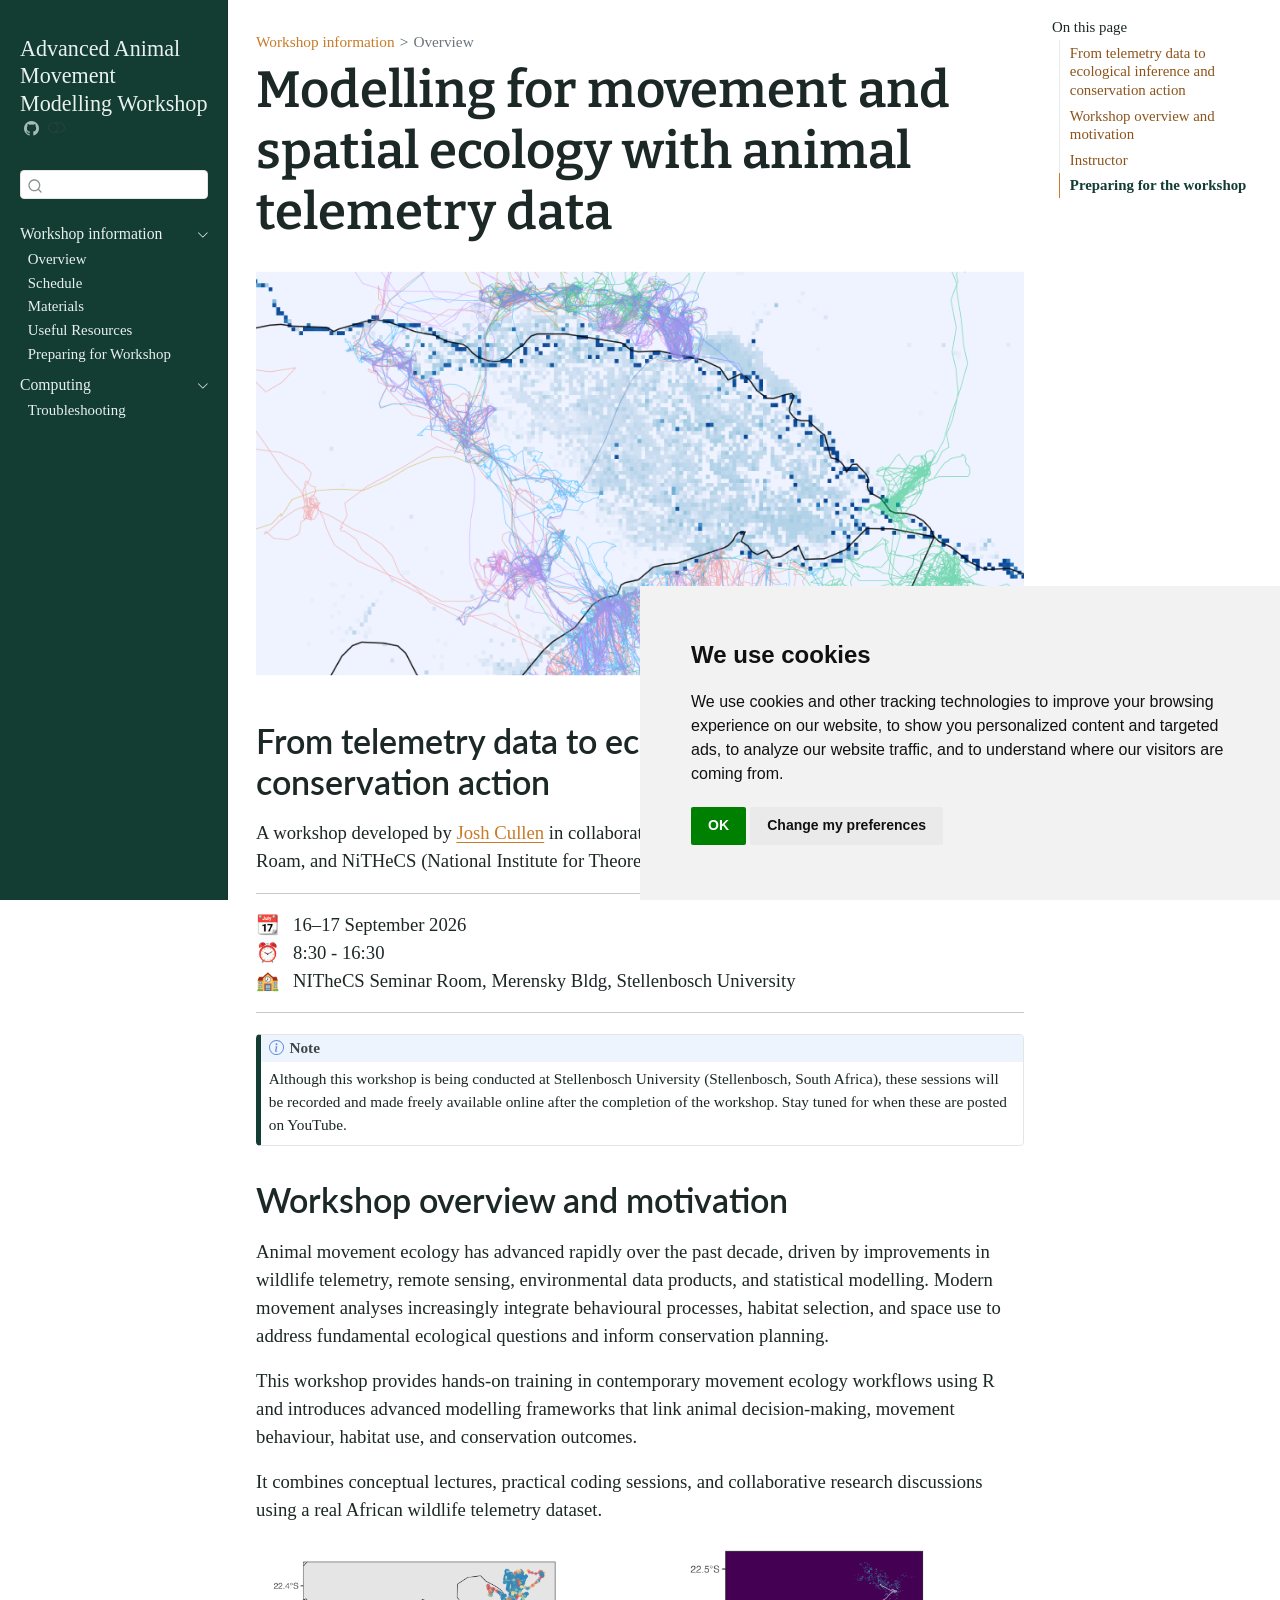
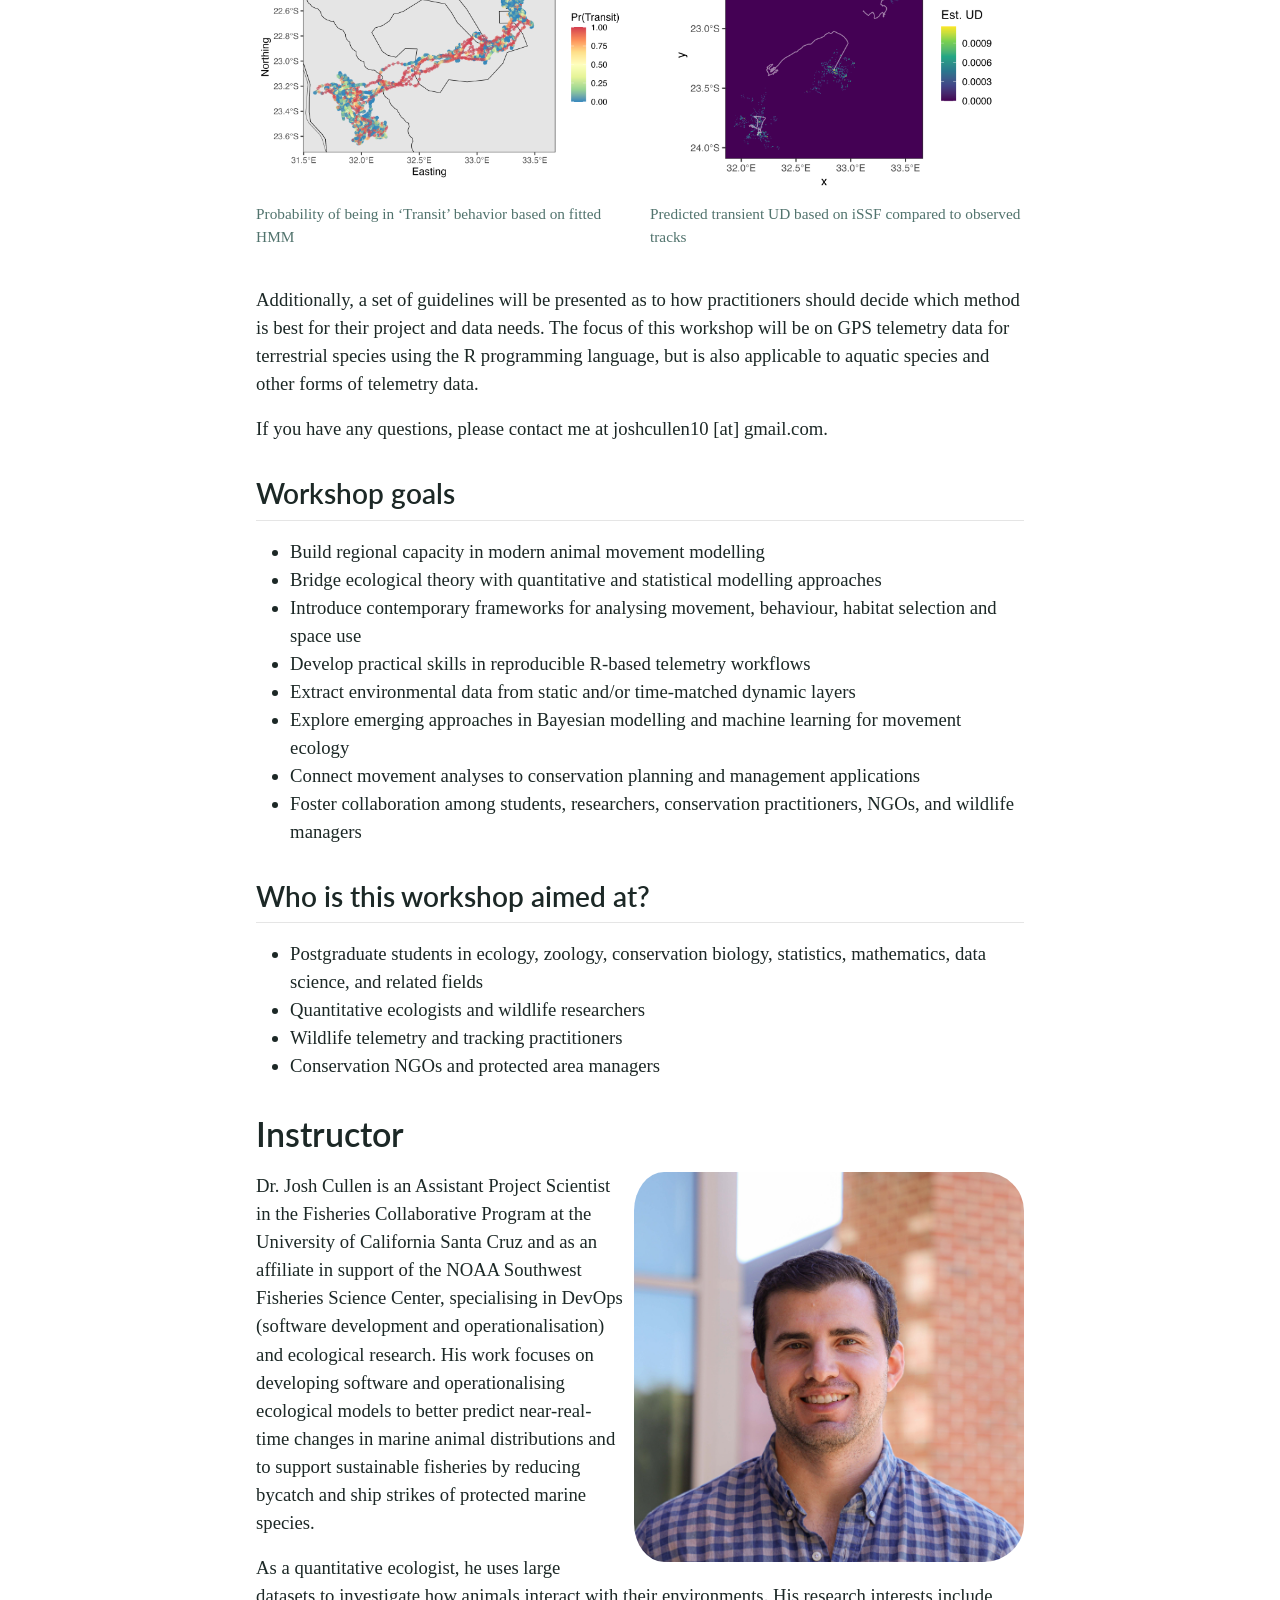
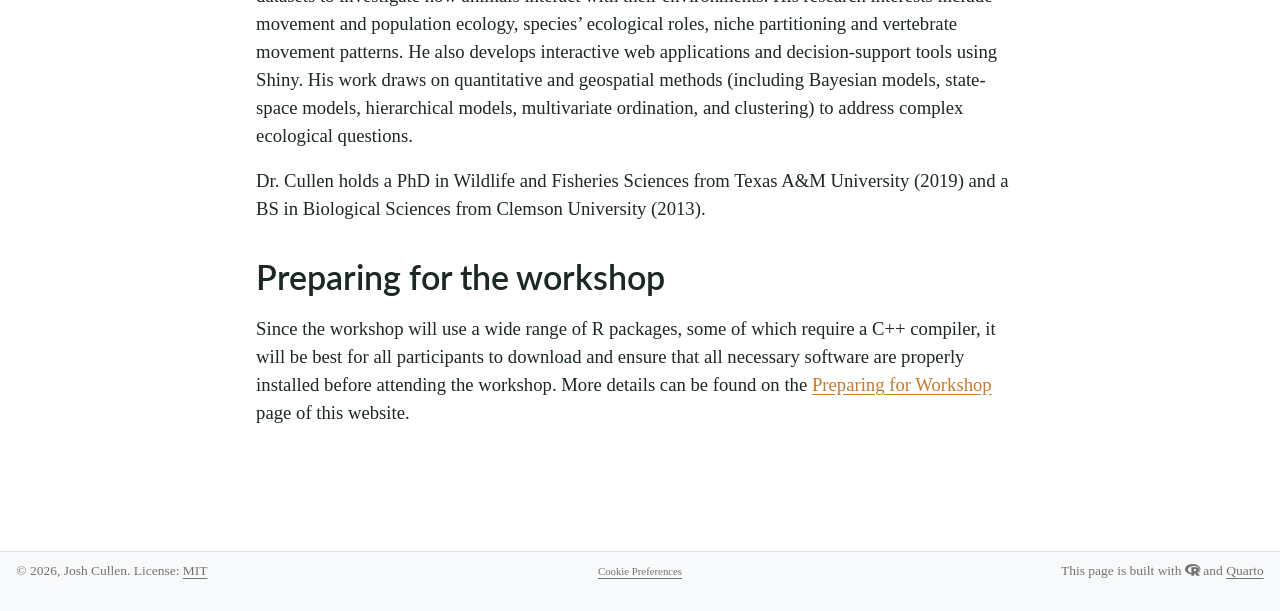
==== commit abef1ca5: "Added hero image to website homepage" ====
--- a/website/docs/index.html
+++ b/website/docs/index.html
@@ -401,6 +401,7 @@
 </header>
 
 
+<p><img src="images/workshop_hero_img.png" class="img-fluid"></p>
 <section id="from-telemetry-data-to-ecological-inference-and-conservation-action" class="level1">
 <h1>From telemetry data to ecological inference and conservation action</h1>
 <p>A workshop developed by <a href="https://joshcullen.github.io">Josh Cullen</a> in collaboration with Stellenbosch University, Wildlife Free to Roam, and NiTHeCS (National Institute for Theoretical and Computational Sciences).</p>
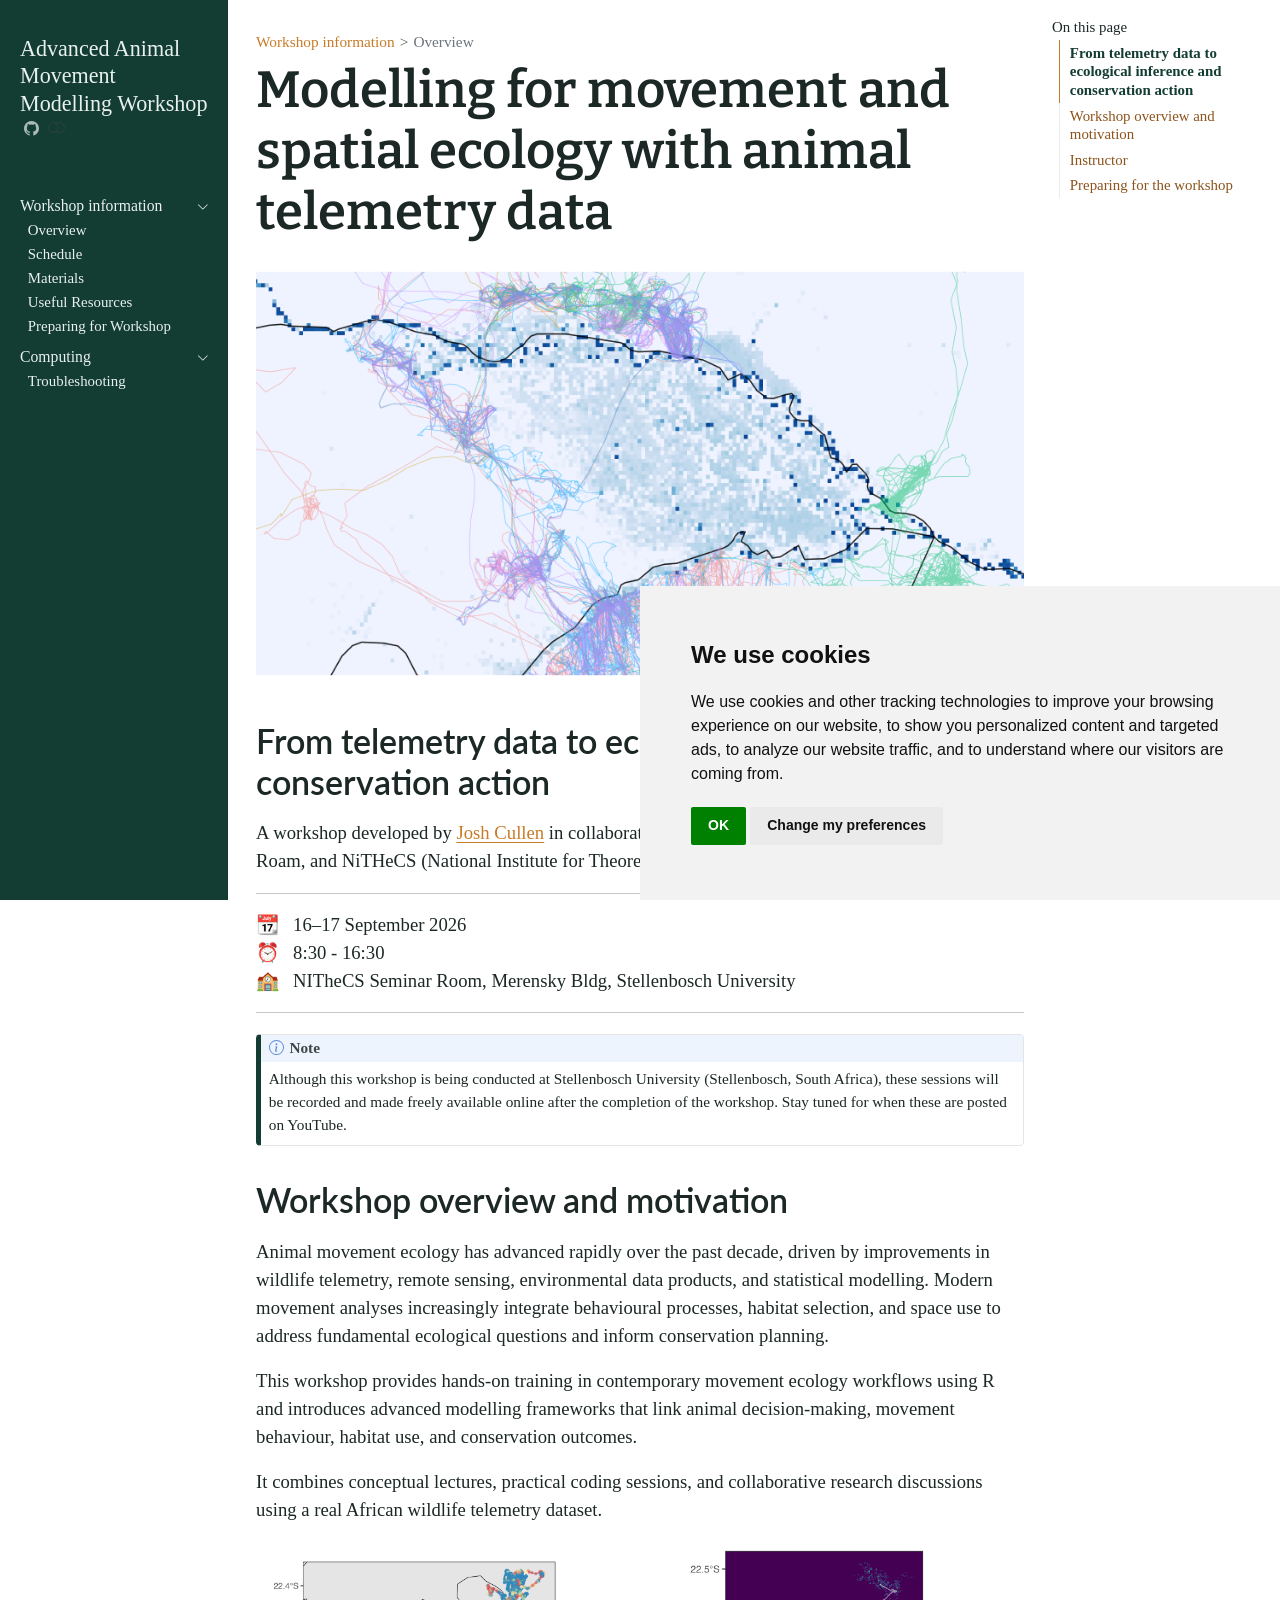
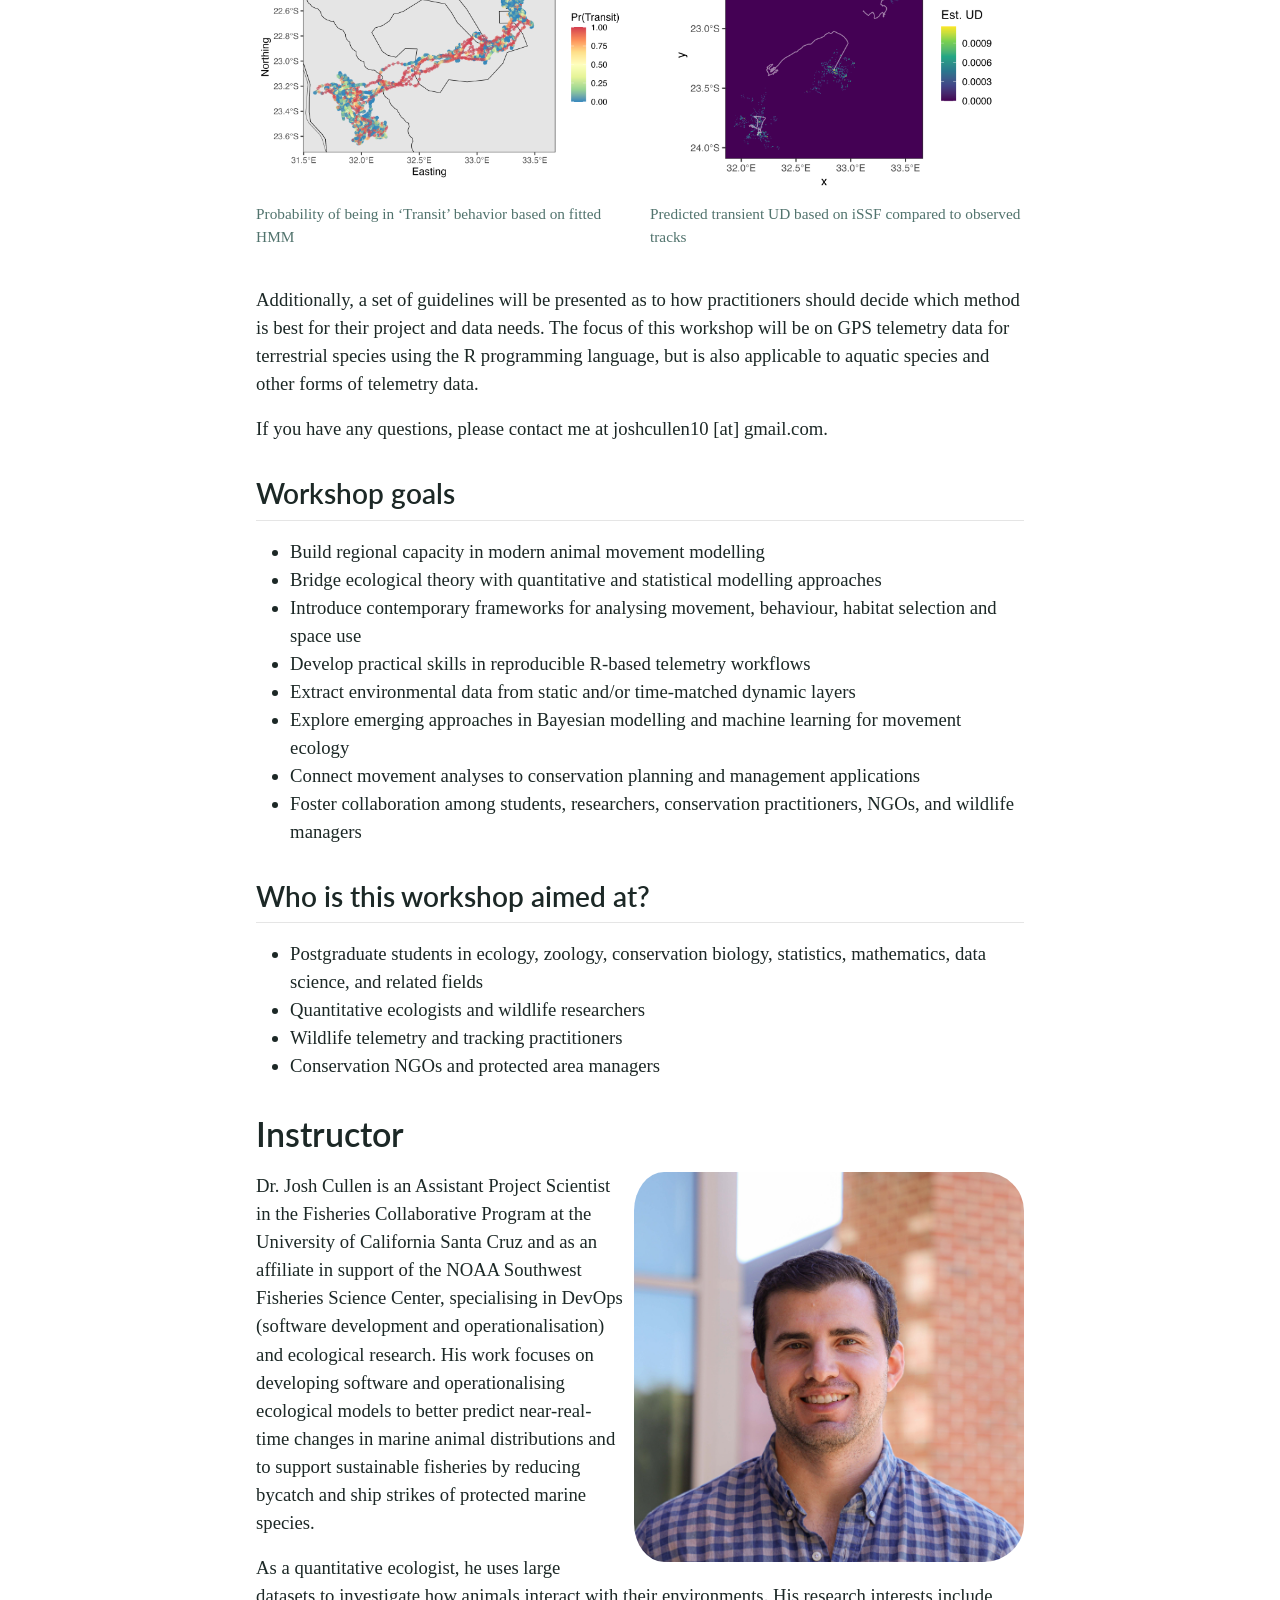
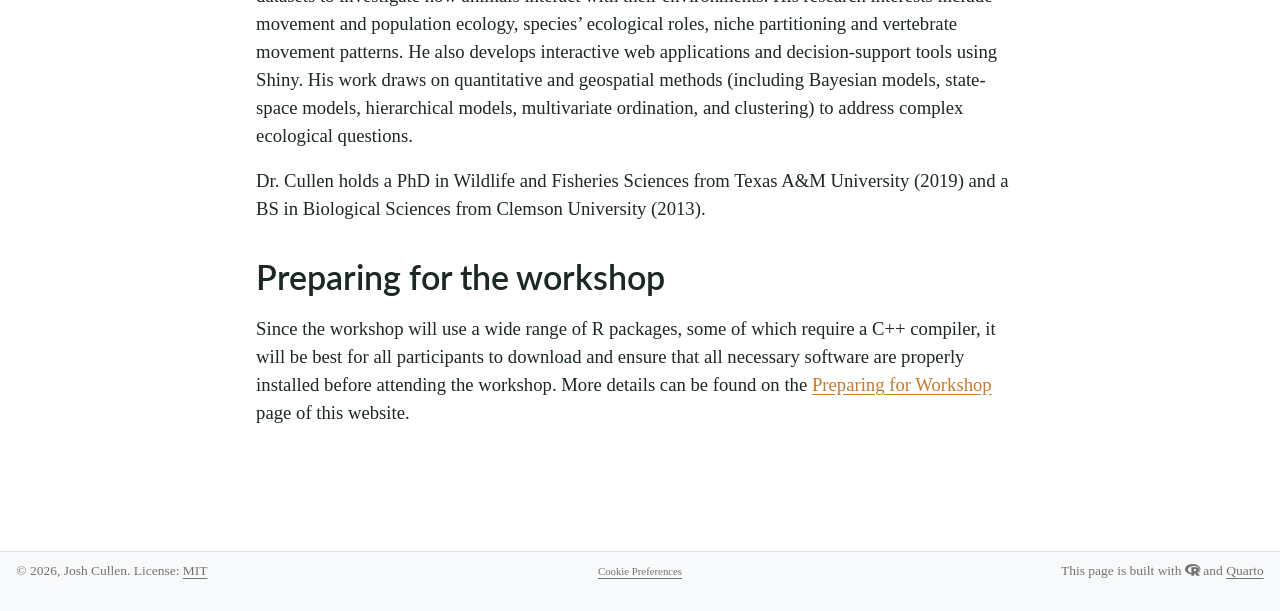
==== commit b9ae0be2: "Added more links to Resources page of website" ====
--- a/website/docs/index.html
+++ b/website/docs/index.html
@@ -2,16 +2,13 @@
 <html xmlns="http://www.w3.org/1999/xhtml" lang="en" xml:lang="en"><head>
 
 <meta charset="utf-8">
-<meta name="generator" content="quarto-1.9.37">
+<meta name="generator" content="quarto-1.9.9">
 
 <meta name="viewport" content="width=device-width, initial-scale=1.0, user-scalable=yes">
 
 
 <title>Modelling for movement and spatial ecology with animal telemetry data – Advanced Animal Movement Modelling Workshop</title>
 <style>
-/* Default styles provided by pandoc.
-** See https://pandoc.org/MANUAL.html#variables-for-html for config info.
-*/
 code{white-space: pre-wrap;}
 span.smallcaps{font-variant: small-caps;}
 div.columns{display: flex; gap: min(4vw, 1.5em);}
@@ -36,18 +33,19 @@
 <link href="site_libs/cookie-consent/cookie-consent.css" rel="stylesheet">
 <script src="site_libs/quarto-html/quarto.js" type="module"></script>
 <script src="site_libs/quarto-html/tabsets/tabsets.js" type="module"></script>
+<script src="site_libs/quarto-html/axe/axe-check.js" type="module"></script>
 <script src="site_libs/quarto-html/popper.min.js"></script>
 <script src="site_libs/quarto-html/tippy.umd.min.js"></script>
 <script src="site_libs/quarto-html/anchor.min.js"></script>
 <link href="site_libs/quarto-html/tippy.css" rel="stylesheet">
-<link href="site_libs/quarto-html/quarto-syntax-highlighting-7f8f88aac4f3542376d5c11b86a4c14d.css" rel="stylesheet" class="quarto-color-scheme" id="quarto-text-highlighting-styles">
-<link href="site_libs/quarto-html/quarto-syntax-highlighting-dark-d0ae9245876894da5ac7e18953ecc5cc.css" rel="stylesheet" class="quarto-color-scheme quarto-color-alternate" id="quarto-text-highlighting-styles">
-<link href="site_libs/quarto-html/quarto-syntax-highlighting-7f8f88aac4f3542376d5c11b86a4c14d.css" rel="stylesheet" class="quarto-color-scheme-extra" id="quarto-text-highlighting-styles">
+<link href="site_libs/quarto-html/quarto-syntax-highlighting-5d254f1e278c2921d96b26102a150bb1.css" rel="stylesheet" class="quarto-color-scheme" id="quarto-text-highlighting-styles">
+<link href="site_libs/quarto-html/quarto-syntax-highlighting-dark-530b29c22fe67fc61ace1451aaa50055.css" rel="stylesheet" class="quarto-color-scheme quarto-color-alternate" id="quarto-text-highlighting-styles">
+<link href="site_libs/quarto-html/quarto-syntax-highlighting-5d254f1e278c2921d96b26102a150bb1.css" rel="stylesheet" class="quarto-color-scheme-extra" id="quarto-text-highlighting-styles">
 <script src="site_libs/bootstrap/bootstrap.min.js"></script>
 <link href="site_libs/bootstrap/bootstrap-icons.css" rel="stylesheet">
-<link href="site_libs/bootstrap/bootstrap-4c6b800c0b29365fd100e1885ad86c78.min.css" rel="stylesheet" append-hash="true" class="quarto-color-scheme" id="quarto-bootstrap" data-mode="light">
-<link href="site_libs/bootstrap/bootstrap-dark-bb8eefaf9987653784a242d0db694de2.min.css" rel="stylesheet" append-hash="true" class="quarto-color-scheme quarto-color-alternate" id="quarto-bootstrap" data-mode="dark">
-<link href="site_libs/bootstrap/bootstrap-4c6b800c0b29365fd100e1885ad86c78.min.css" rel="stylesheet" append-hash="true" class="quarto-color-scheme-extra" id="quarto-bootstrap" data-mode="light">
+<link href="site_libs/bootstrap/bootstrap-c8620d277ab85d1b26d341069a4f0e04.min.css" rel="stylesheet" append-hash="true" class="quarto-color-scheme" id="quarto-bootstrap" data-mode="light">
+<link href="site_libs/bootstrap/bootstrap-dark-85e78b6a2f55821f203c3958df1f3da1.min.css" rel="stylesheet" append-hash="true" class="quarto-color-scheme quarto-color-alternate" id="quarto-bootstrap" data-mode="dark">
+<link href="site_libs/bootstrap/bootstrap-c8620d277ab85d1b26d341069a4f0e04.min.css" rel="stylesheet" append-hash="true" class="quarto-color-scheme-extra" id="quarto-bootstrap" data-mode="light">
 <link href="site_libs/quarto-contrib/fontawesome6-6.7.2/all.min.css" rel="stylesheet">
 <link href="site_libs/quarto-contrib/fontawesome6-6.7.2/latex-fontsize.css" rel="stylesheet">
 <script id="quarto-search-options" type="application/json">{
@@ -77,6 +75,15 @@
     "search-label": "Search"
   }
 }</script>
+<script async="" src="https://www.googletagmanager.com/gtag/js?id=G-0DERJBQRLR"></script>
+
+<script type="text/plain" cookie-consent="tracking">
+
+window.dataLayer = window.dataLayer || [];
+function gtag(){dataLayer.push(arguments);}
+gtag('js', new Date());
+gtag('config', 'G-0DERJBQRLR', { 'anonymize_ip': true});
+</script>
 
 <script type="text/javascript" charset="UTF-8">
 document.addEventListener('DOMContentLoaded', function () {
--- a/website/docs/site_libs/quarto-html/quarto-syntax-highlighting-5d254f1e278c2921d96b26102a150bb1.css
+++ b/website/docs/site_libs/quarto-html/quarto-syntax-highlighting-5d254f1e278c2921d96b26102a150bb1.css
@@ -0,0 +1,236 @@
+/* quarto syntax highlight colors */
+:root {
+  --quarto-hl-ot-color: #003B4F;
+  --quarto-hl-at-color: #657422;
+  --quarto-hl-ss-color: #20794D;
+  --quarto-hl-an-color: #5E5E5E;
+  --quarto-hl-fu-color: #4758AB;
+  --quarto-hl-st-color: #20794D;
+  --quarto-hl-cf-color: #003B4F;
+  --quarto-hl-op-color: #5E5E5E;
+  --quarto-hl-er-color: #AD0000;
+  --quarto-hl-bn-color: #AD0000;
+  --quarto-hl-al-color: #AD0000;
+  --quarto-hl-va-color: #111111;
+  --quarto-hl-bu-color: inherit;
+  --quarto-hl-ex-color: inherit;
+  --quarto-hl-pp-color: #AD0000;
+  --quarto-hl-in-color: #5E5E5E;
+  --quarto-hl-vs-color: #20794D;
+  --quarto-hl-wa-color: #5E5E5E;
+  --quarto-hl-do-color: #5E5E5E;
+  --quarto-hl-im-color: #00769E;
+  --quarto-hl-ch-color: #20794D;
+  --quarto-hl-dt-color: #AD0000;
+  --quarto-hl-fl-color: #AD0000;
+  --quarto-hl-co-color: #5E5E5E;
+  --quarto-hl-cv-color: #5E5E5E;
+  --quarto-hl-cn-color: #8f5902;
+  --quarto-hl-sc-color: #5E5E5E;
+  --quarto-hl-dv-color: #AD0000;
+  --quarto-hl-kw-color: #003B4F;
+}
+
+/* other quarto variables */
+:root {
+  --quarto-font-monospace: SFMono-Regular, Menlo, Monaco, Consolas, "Liberation Mono", "Courier New", monospace;
+}
+
+/* syntax highlight based on Pandoc's rules */
+pre > code.sourceCode > span {
+  color: #003B4F;
+}
+
+code.sourceCode > span {
+  color: #003B4F;
+}
+
+div.sourceCode,
+div.sourceCode pre.sourceCode {
+  color: #003B4F;
+}
+
+/* Normal */
+code span {
+  color: #003B4F;
+}
+
+/* Alert */
+code span.al {
+  color: #AD0000;
+  font-style: inherit;
+}
+
+/* Annotation */
+code span.an {
+  color: #5E5E5E;
+  font-style: inherit;
+}
+
+/* Attribute */
+code span.at {
+  color: #657422;
+  font-style: inherit;
+}
+
+/* BaseN */
+code span.bn {
+  color: #AD0000;
+  font-style: inherit;
+}
+
+/* BuiltIn */
+code span.bu {
+  font-style: inherit;
+}
+
+/* ControlFlow */
+code span.cf {
+  color: #003B4F;
+  font-weight: bold;
+  font-style: inherit;
+}
+
+/* Char */
+code span.ch {
+  color: #20794D;
+  font-style: inherit;
+}
+
+/* Constant */
+code span.cn {
+  color: #8f5902;
+  font-style: inherit;
+}
+
+/* Comment */
+code span.co {
+  color: #5E5E5E;
+  font-style: inherit;
+}
+
+/* CommentVar */
+code span.cv {
+  color: #5E5E5E;
+  font-style: italic;
+}
+
+/* Documentation */
+code span.do {
+  color: #5E5E5E;
+  font-style: italic;
+}
+
+/* DataType */
+code span.dt {
+  color: #AD0000;
+  font-style: inherit;
+}
+
+/* DecVal */
+code span.dv {
+  color: #AD0000;
+  font-style: inherit;
+}
+
+/* Error */
+code span.er {
+  color: #AD0000;
+  font-style: inherit;
+}
+
+/* Extension */
+code span.ex {
+  font-style: inherit;
+}
+
+/* Float */
+code span.fl {
+  color: #AD0000;
+  font-style: inherit;
+}
+
+/* Function */
+code span.fu {
+  color: #4758AB;
+  font-style: inherit;
+}
+
+/* Import */
+code span.im {
+  color: #00769E;
+  font-style: inherit;
+}
+
+/* Information */
+code span.in {
+  color: #5E5E5E;
+  font-style: inherit;
+}
+
+/* Keyword */
+code span.kw {
+  color: #003B4F;
+  font-weight: bold;
+  font-style: inherit;
+}
+
+/* Operator */
+code span.op {
+  color: #5E5E5E;
+  font-style: inherit;
+}
+
+/* Other */
+code span.ot {
+  color: #003B4F;
+  font-style: inherit;
+}
+
+/* Preprocessor */
+code span.pp {
+  color: #AD0000;
+  font-style: inherit;
+}
+
+/* SpecialChar */
+code span.sc {
+  color: #5E5E5E;
+  font-style: inherit;
+}
+
+/* SpecialString */
+code span.ss {
+  color: #20794D;
+  font-style: inherit;
+}
+
+/* String */
+code span.st {
+  color: #20794D;
+  font-style: inherit;
+}
+
+/* Variable */
+code span.va {
+  color: #111111;
+  font-style: inherit;
+}
+
+/* VerbatimString */
+code span.vs {
+  color: #20794D;
+  font-style: inherit;
+}
+
+/* Warning */
+code span.wa {
+  color: #5E5E5E;
+  font-style: italic;
+}
+
+.prevent-inlining {
+  content: "</";
+}
+
+/*# sourceMappingURL=436e56f98e77544cb8e4ced2110b0a6b.css.map */
--- a/website/docs/site_libs/quarto-html/quarto-syntax-highlighting-dark-530b29c22fe67fc61ace1451aaa50055.css
+++ b/website/docs/site_libs/quarto-html/quarto-syntax-highlighting-dark-530b29c22fe67fc61ace1451aaa50055.css
@@ -0,0 +1,219 @@
+/* quarto syntax highlight colors */
+:root {
+  --quarto-hl-al-color: #f07178;
+  --quarto-hl-an-color: #d4d0ab;
+  --quarto-hl-at-color: #00e0e0;
+  --quarto-hl-bn-color: #d4d0ab;
+  --quarto-hl-bu-color: #abe338;
+  --quarto-hl-ch-color: #abe338;
+  --quarto-hl-co-color: #f8f8f2;
+  --quarto-hl-cv-color: #ffd700;
+  --quarto-hl-cn-color: #ffd700;
+  --quarto-hl-cf-color: #ffa07a;
+  --quarto-hl-dt-color: #ffa07a;
+  --quarto-hl-dv-color: #d4d0ab;
+  --quarto-hl-do-color: #f8f8f2;
+  --quarto-hl-er-color: #f07178;
+  --quarto-hl-ex-color: #00e0e0;
+  --quarto-hl-fl-color: #d4d0ab;
+  --quarto-hl-fu-color: #ffa07a;
+  --quarto-hl-im-color: #abe338;
+  --quarto-hl-in-color: #d4d0ab;
+  --quarto-hl-kw-color: #ffa07a;
+  --quarto-hl-op-color: #ffa07a;
+  --quarto-hl-ot-color: #00e0e0;
+  --quarto-hl-pp-color: #dcc6e0;
+  --quarto-hl-re-color: #00e0e0;
+  --quarto-hl-sc-color: #abe338;
+  --quarto-hl-ss-color: #abe338;
+  --quarto-hl-st-color: #abe338;
+  --quarto-hl-va-color: #00e0e0;
+  --quarto-hl-vs-color: #abe338;
+  --quarto-hl-wa-color: #dcc6e0;
+}
+
+/* other quarto variables */
+:root {
+  --quarto-font-monospace: SFMono-Regular, Menlo, Monaco, Consolas, "Liberation Mono", "Courier New", monospace;
+}
+
+/* syntax highlight based on Pandoc's rules */
+pre > code.sourceCode > span {
+  color: #f8f8f2;
+}
+
+code.sourceCode > span {
+  color: #f8f8f2;
+}
+
+div.sourceCode,
+div.sourceCode pre.sourceCode {
+  color: #f8f8f2;
+}
+
+/* Normal */
+code span {
+  color: #f8f8f2;
+}
+
+/* Alert */
+code span.al {
+  color: #f07178;
+}
+
+/* Annotation */
+code span.an {
+  color: #d4d0ab;
+}
+
+/* Attribute */
+code span.at {
+  color: #00e0e0;
+}
+
+/* BaseN */
+code span.bn {
+  color: #d4d0ab;
+}
+
+/* BuiltIn */
+code span.bu {
+  color: #abe338;
+}
+
+/* ControlFlow */
+code span.cf {
+  font-weight: bold;
+  color: #ffa07a;
+}
+
+/* Char */
+code span.ch {
+  color: #abe338;
+}
+
+/* Constant */
+code span.cn {
+  color: #ffd700;
+}
+
+/* Comment */
+code span.co {
+  font-style: italic;
+  color: #f8f8f2;
+}
+
+/* CommentVar */
+code span.cv {
+  color: #ffd700;
+}
+
+/* Documentation */
+code span.do {
+  color: #f8f8f2;
+}
+
+/* DataType */
+code span.dt {
+  color: #ffa07a;
+}
+
+/* DecVal */
+code span.dv {
+  color: #d4d0ab;
+}
+
+/* Error */
+code span.er {
+  color: #f07178;
+  text-decoration: underline;
+}
+
+/* Extension */
+code span.ex {
+  font-weight: bold;
+  color: #00e0e0;
+}
+
+/* Float */
+code span.fl {
+  color: #d4d0ab;
+}
+
+/* Function */
+code span.fu {
+  color: #ffa07a;
+}
+
+/* Import */
+code span.im {
+  color: #abe338;
+}
+
+/* Information */
+code span.in {
+  color: #d4d0ab;
+}
+
+/* Keyword */
+code span.kw {
+  font-weight: bold;
+  color: #ffa07a;
+}
+
+/* Operator */
+code span.op {
+  color: #ffa07a;
+}
+
+/* Other */
+code span.ot {
+  color: #00e0e0;
+}
+
+/* Preprocessor */
+code span.pp {
+  color: #dcc6e0;
+}
+
+/* RegionMarker */
+code span.re {
+  background-color: #f8f8f2;
+  color: #00e0e0;
+}
+
+/* SpecialChar */
+code span.sc {
+  color: #abe338;
+}
+
+/* SpecialString */
+code span.ss {
+  color: #abe338;
+}
+
+/* String */
+code span.st {
+  color: #abe338;
+}
+
+/* Variable */
+code span.va {
+  color: #00e0e0;
+}
+
+/* VerbatimString */
+code span.vs {
+  color: #abe338;
+}
+
+/* Warning */
+code span.wa {
+  color: #dcc6e0;
+}
+
+.prevent-inlining {
+  content: "</";
+}
+
+/*# sourceMappingURL=3fb281ab8730e8aec783de58c227bd00.css.map */
--- a/website/docs/site_libs/quarto-html/quarto-syntax-highlighting-5d254f1e278c2921d96b26102a150bb1.css
+++ b/website/docs/site_libs/quarto-html/quarto-syntax-highlighting-5d254f1e278c2921d96b26102a150bb1.css
@@ -0,0 +1,236 @@
+/* quarto syntax highlight colors */
+:root {
+  --quarto-hl-ot-color: #003B4F;
+  --quarto-hl-at-color: #657422;
+  --quarto-hl-ss-color: #20794D;
+  --quarto-hl-an-color: #5E5E5E;
+  --quarto-hl-fu-color: #4758AB;
+  --quarto-hl-st-color: #20794D;
+  --quarto-hl-cf-color: #003B4F;
+  --quarto-hl-op-color: #5E5E5E;
+  --quarto-hl-er-color: #AD0000;
+  --quarto-hl-bn-color: #AD0000;
+  --quarto-hl-al-color: #AD0000;
+  --quarto-hl-va-color: #111111;
+  --quarto-hl-bu-color: inherit;
+  --quarto-hl-ex-color: inherit;
+  --quarto-hl-pp-color: #AD0000;
+  --quarto-hl-in-color: #5E5E5E;
+  --quarto-hl-vs-color: #20794D;
+  --quarto-hl-wa-color: #5E5E5E;
+  --quarto-hl-do-color: #5E5E5E;
+  --quarto-hl-im-color: #00769E;
+  --quarto-hl-ch-color: #20794D;
+  --quarto-hl-dt-color: #AD0000;
+  --quarto-hl-fl-color: #AD0000;
+  --quarto-hl-co-color: #5E5E5E;
+  --quarto-hl-cv-color: #5E5E5E;
+  --quarto-hl-cn-color: #8f5902;
+  --quarto-hl-sc-color: #5E5E5E;
+  --quarto-hl-dv-color: #AD0000;
+  --quarto-hl-kw-color: #003B4F;
+}
+
+/* other quarto variables */
+:root {
+  --quarto-font-monospace: SFMono-Regular, Menlo, Monaco, Consolas, "Liberation Mono", "Courier New", monospace;
+}
+
+/* syntax highlight based on Pandoc's rules */
+pre > code.sourceCode > span {
+  color: #003B4F;
+}
+
+code.sourceCode > span {
+  color: #003B4F;
+}
+
+div.sourceCode,
+div.sourceCode pre.sourceCode {
+  color: #003B4F;
+}
+
+/* Normal */
+code span {
+  color: #003B4F;
+}
+
+/* Alert */
+code span.al {
+  color: #AD0000;
+  font-style: inherit;
+}
+
+/* Annotation */
+code span.an {
+  color: #5E5E5E;
+  font-style: inherit;
+}
+
+/* Attribute */
+code span.at {
+  color: #657422;
+  font-style: inherit;
+}
+
+/* BaseN */
+code span.bn {
+  color: #AD0000;
+  font-style: inherit;
+}
+
+/* BuiltIn */
+code span.bu {
+  font-style: inherit;
+}
+
+/* ControlFlow */
+code span.cf {
+  color: #003B4F;
+  font-weight: bold;
+  font-style: inherit;
+}
+
+/* Char */
+code span.ch {
+  color: #20794D;
+  font-style: inherit;
+}
+
+/* Constant */
+code span.cn {
+  color: #8f5902;
+  font-style: inherit;
+}
+
+/* Comment */
+code span.co {
+  color: #5E5E5E;
+  font-style: inherit;
+}
+
+/* CommentVar */
+code span.cv {
+  color: #5E5E5E;
+  font-style: italic;
+}
+
+/* Documentation */
+code span.do {
+  color: #5E5E5E;
+  font-style: italic;
+}
+
+/* DataType */
+code span.dt {
+  color: #AD0000;
+  font-style: inherit;
+}
+
+/* DecVal */
+code span.dv {
+  color: #AD0000;
+  font-style: inherit;
+}
+
+/* Error */
+code span.er {
+  color: #AD0000;
+  font-style: inherit;
+}
+
+/* Extension */
+code span.ex {
+  font-style: inherit;
+}
+
+/* Float */
+code span.fl {
+  color: #AD0000;
+  font-style: inherit;
+}
+
+/* Function */
+code span.fu {
+  color: #4758AB;
+  font-style: inherit;
+}
+
+/* Import */
+code span.im {
+  color: #00769E;
+  font-style: inherit;
+}
+
+/* Information */
+code span.in {
+  color: #5E5E5E;
+  font-style: inherit;
+}
+
+/* Keyword */
+code span.kw {
+  color: #003B4F;
+  font-weight: bold;
+  font-style: inherit;
+}
+
+/* Operator */
+code span.op {
+  color: #5E5E5E;
+  font-style: inherit;
+}
+
+/* Other */
+code span.ot {
+  color: #003B4F;
+  font-style: inherit;
+}
+
+/* Preprocessor */
+code span.pp {
+  color: #AD0000;
+  font-style: inherit;
+}
+
+/* SpecialChar */
+code span.sc {
+  color: #5E5E5E;
+  font-style: inherit;
+}
+
+/* SpecialString */
+code span.ss {
+  color: #20794D;
+  font-style: inherit;
+}
+
+/* String */
+code span.st {
+  color: #20794D;
+  font-style: inherit;
+}
+
+/* Variable */
+code span.va {
+  color: #111111;
+  font-style: inherit;
+}
+
+/* VerbatimString */
+code span.vs {
+  color: #20794D;
+  font-style: inherit;
+}
+
+/* Warning */
+code span.wa {
+  color: #5E5E5E;
+  font-style: italic;
+}
+
+.prevent-inlining {
+  content: "</";
+}
+
+/*# sourceMappingURL=436e56f98e77544cb8e4ced2110b0a6b.css.map */
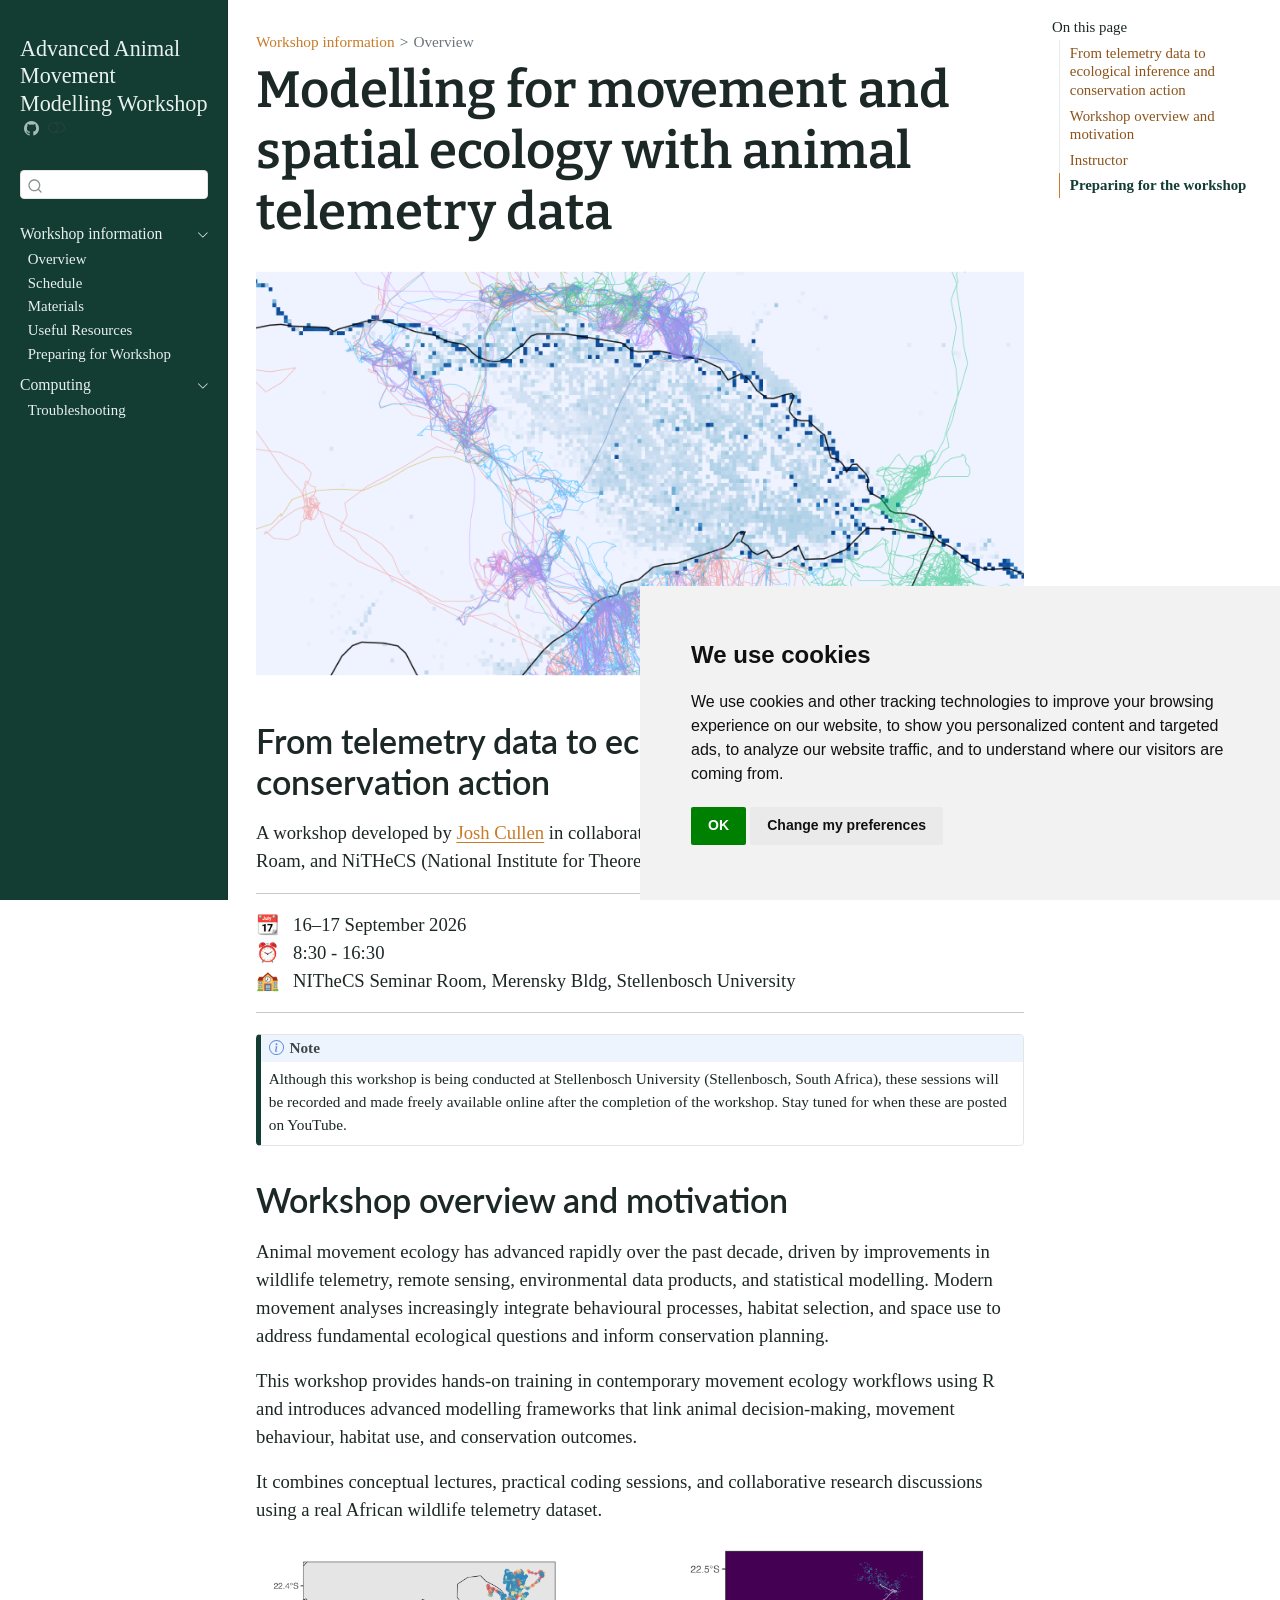
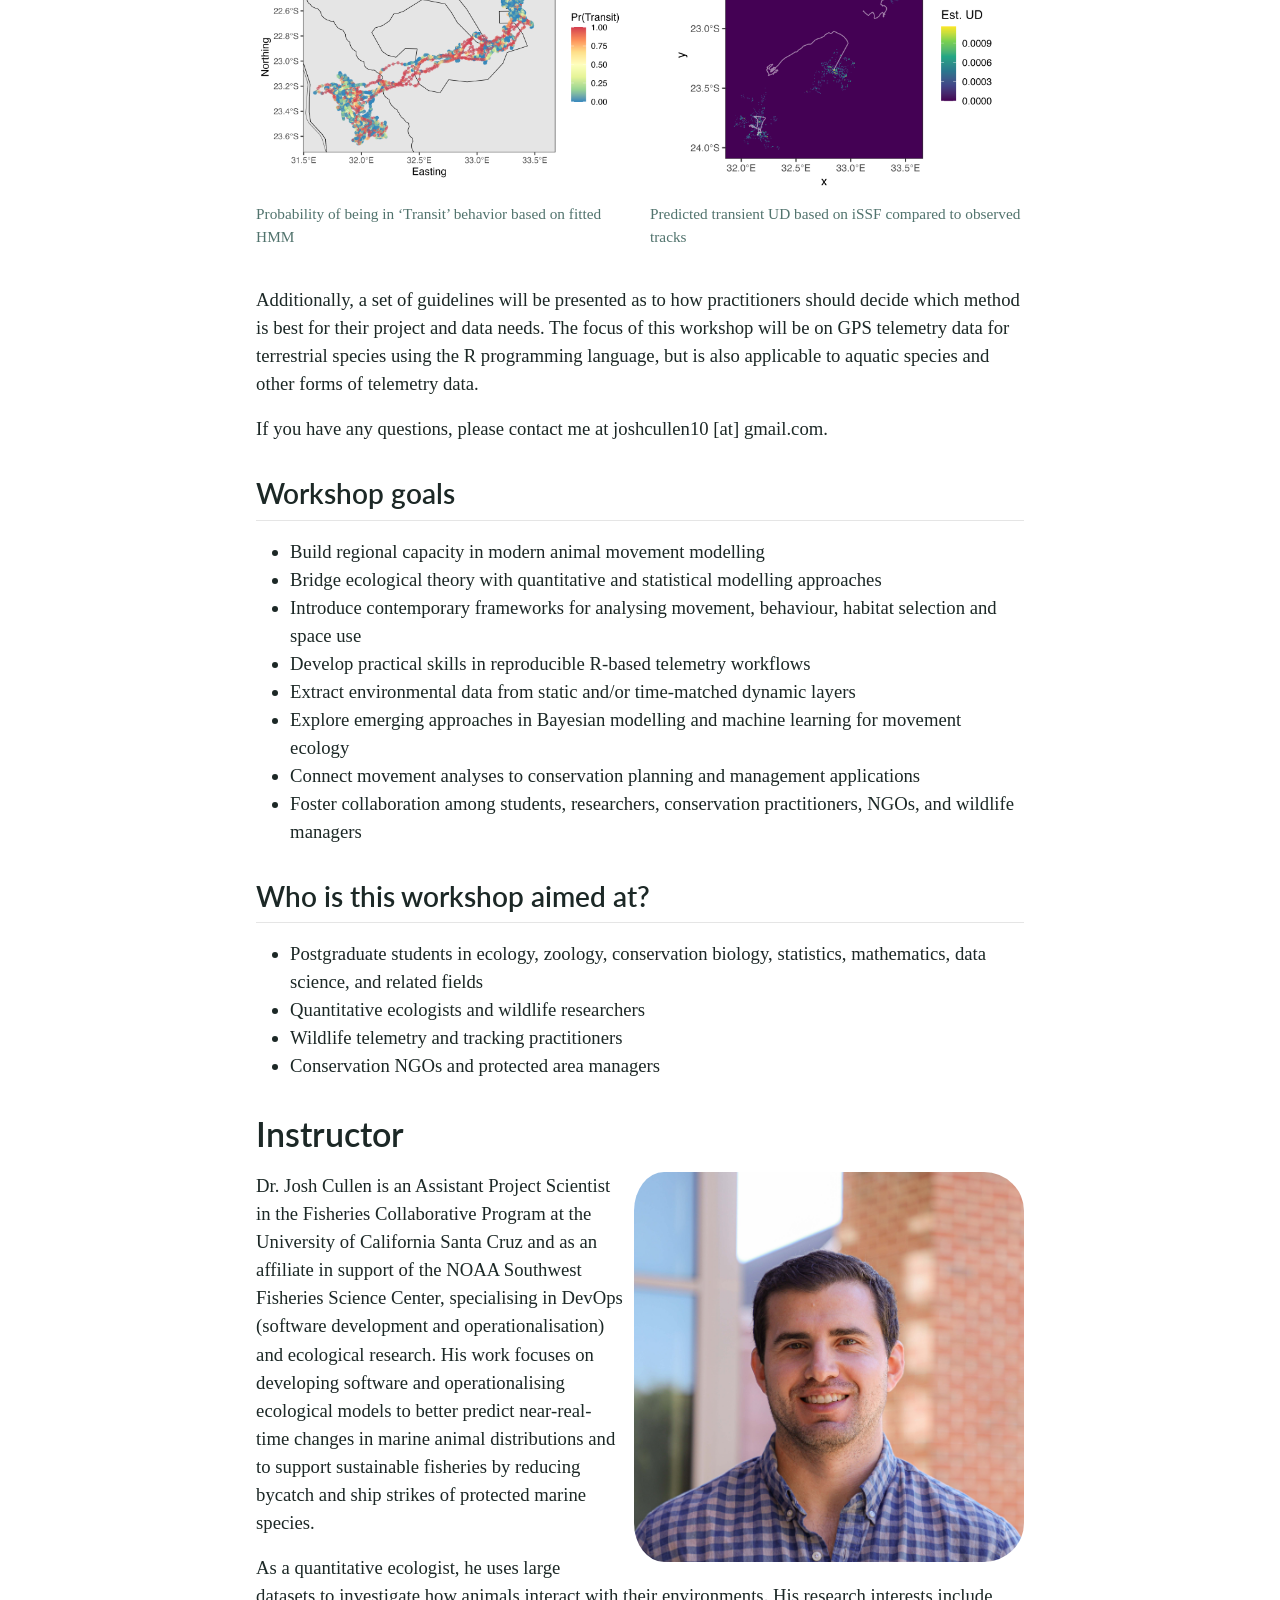
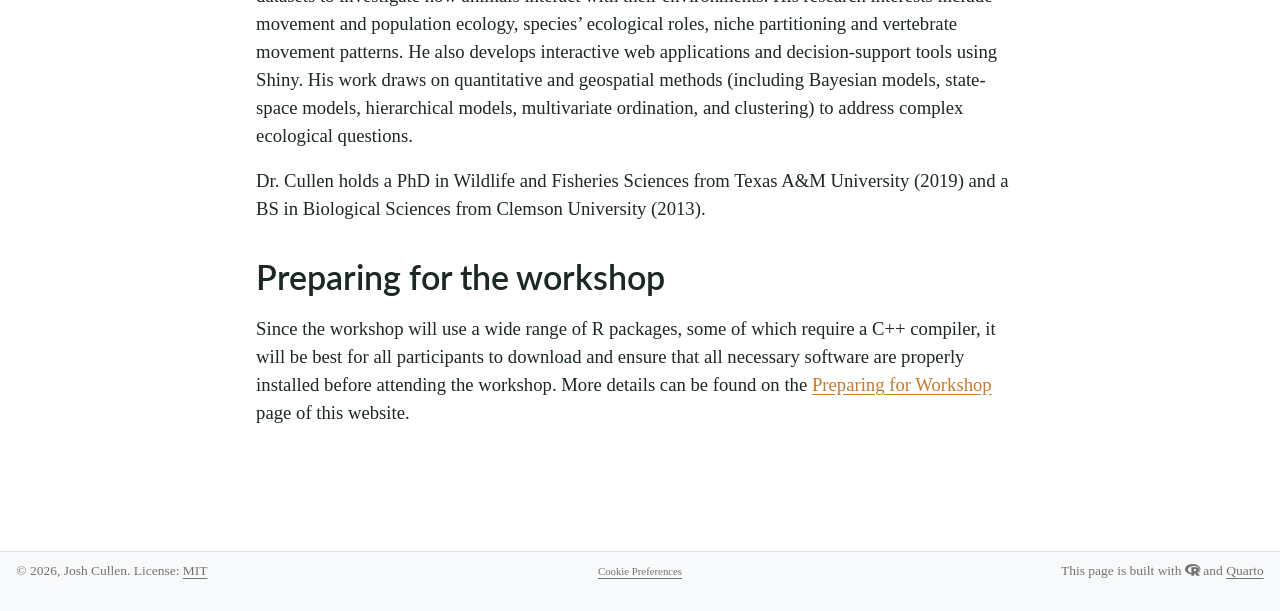
==== commit 83139726: "Updated website again to push latest changes to Resources page" ====
--- a/website/docs/index.html
+++ b/website/docs/index.html
@@ -2,13 +2,16 @@
 <html xmlns="http://www.w3.org/1999/xhtml" lang="en" xml:lang="en"><head>
 
 <meta charset="utf-8">
-<meta name="generator" content="quarto-1.9.9">
+<meta name="generator" content="quarto-1.9.37">
 
 <meta name="viewport" content="width=device-width, initial-scale=1.0, user-scalable=yes">
 
 
 <title>Modelling for movement and spatial ecology with animal telemetry data – Advanced Animal Movement Modelling Workshop</title>
 <style>
+/* Default styles provided by pandoc.
+** See https://pandoc.org/MANUAL.html#variables-for-html for config info.
+*/
 code{white-space: pre-wrap;}
 span.smallcaps{font-variant: small-caps;}
 div.columns{display: flex; gap: min(4vw, 1.5em);}
@@ -33,19 +36,18 @@
 <link href="site_libs/cookie-consent/cookie-consent.css" rel="stylesheet">
 <script src="site_libs/quarto-html/quarto.js" type="module"></script>
 <script src="site_libs/quarto-html/tabsets/tabsets.js" type="module"></script>
-<script src="site_libs/quarto-html/axe/axe-check.js" type="module"></script>
 <script src="site_libs/quarto-html/popper.min.js"></script>
 <script src="site_libs/quarto-html/tippy.umd.min.js"></script>
 <script src="site_libs/quarto-html/anchor.min.js"></script>
 <link href="site_libs/quarto-html/tippy.css" rel="stylesheet">
-<link href="site_libs/quarto-html/quarto-syntax-highlighting-5d254f1e278c2921d96b26102a150bb1.css" rel="stylesheet" class="quarto-color-scheme" id="quarto-text-highlighting-styles">
-<link href="site_libs/quarto-html/quarto-syntax-highlighting-dark-530b29c22fe67fc61ace1451aaa50055.css" rel="stylesheet" class="quarto-color-scheme quarto-color-alternate" id="quarto-text-highlighting-styles">
-<link href="site_libs/quarto-html/quarto-syntax-highlighting-5d254f1e278c2921d96b26102a150bb1.css" rel="stylesheet" class="quarto-color-scheme-extra" id="quarto-text-highlighting-styles">
+<link href="site_libs/quarto-html/quarto-syntax-highlighting-7f8f88aac4f3542376d5c11b86a4c14d.css" rel="stylesheet" class="quarto-color-scheme" id="quarto-text-highlighting-styles">
+<link href="site_libs/quarto-html/quarto-syntax-highlighting-dark-d0ae9245876894da5ac7e18953ecc5cc.css" rel="stylesheet" class="quarto-color-scheme quarto-color-alternate" id="quarto-text-highlighting-styles">
+<link href="site_libs/quarto-html/quarto-syntax-highlighting-7f8f88aac4f3542376d5c11b86a4c14d.css" rel="stylesheet" class="quarto-color-scheme-extra" id="quarto-text-highlighting-styles">
 <script src="site_libs/bootstrap/bootstrap.min.js"></script>
 <link href="site_libs/bootstrap/bootstrap-icons.css" rel="stylesheet">
-<link href="site_libs/bootstrap/bootstrap-c8620d277ab85d1b26d341069a4f0e04.min.css" rel="stylesheet" append-hash="true" class="quarto-color-scheme" id="quarto-bootstrap" data-mode="light">
-<link href="site_libs/bootstrap/bootstrap-dark-85e78b6a2f55821f203c3958df1f3da1.min.css" rel="stylesheet" append-hash="true" class="quarto-color-scheme quarto-color-alternate" id="quarto-bootstrap" data-mode="dark">
-<link href="site_libs/bootstrap/bootstrap-c8620d277ab85d1b26d341069a4f0e04.min.css" rel="stylesheet" append-hash="true" class="quarto-color-scheme-extra" id="quarto-bootstrap" data-mode="light">
+<link href="site_libs/bootstrap/bootstrap-4c6b800c0b29365fd100e1885ad86c78.min.css" rel="stylesheet" append-hash="true" class="quarto-color-scheme" id="quarto-bootstrap" data-mode="light">
+<link href="site_libs/bootstrap/bootstrap-dark-bb8eefaf9987653784a242d0db694de2.min.css" rel="stylesheet" append-hash="true" class="quarto-color-scheme quarto-color-alternate" id="quarto-bootstrap" data-mode="dark">
+<link href="site_libs/bootstrap/bootstrap-4c6b800c0b29365fd100e1885ad86c78.min.css" rel="stylesheet" append-hash="true" class="quarto-color-scheme-extra" id="quarto-bootstrap" data-mode="light">
 <link href="site_libs/quarto-contrib/fontawesome6-6.7.2/all.min.css" rel="stylesheet">
 <link href="site_libs/quarto-contrib/fontawesome6-6.7.2/latex-fontsize.css" rel="stylesheet">
 <script id="quarto-search-options" type="application/json">{
--- a/website/docs/site_libs/quarto-html/quarto-syntax-highlighting-7f8f88aac4f3542376d5c11b86a4c14d.css
+++ b/website/docs/site_libs/quarto-html/quarto-syntax-highlighting-7f8f88aac4f3542376d5c11b86a4c14d.css
@@ -0,0 +1,236 @@
+/* quarto syntax highlight colors */
+:root {
+  --quarto-hl-ot-color: #003B4F;
+  --quarto-hl-at-color: #657422;
+  --quarto-hl-ss-color: #20794D;
+  --quarto-hl-an-color: #5E5E5E;
+  --quarto-hl-fu-color: #4758AB;
+  --quarto-hl-st-color: #20794D;
+  --quarto-hl-cf-color: #003B4F;
+  --quarto-hl-op-color: #5E5E5E;
+  --quarto-hl-er-color: #AD0000;
+  --quarto-hl-bn-color: #AD0000;
+  --quarto-hl-al-color: #AD0000;
+  --quarto-hl-va-color: #111111;
+  --quarto-hl-bu-color: inherit;
+  --quarto-hl-ex-color: inherit;
+  --quarto-hl-pp-color: #AD0000;
+  --quarto-hl-in-color: #5E5E5E;
+  --quarto-hl-vs-color: #20794D;
+  --quarto-hl-wa-color: #5E5E5E;
+  --quarto-hl-do-color: #5E5E5E;
+  --quarto-hl-im-color: #00769E;
+  --quarto-hl-ch-color: #20794D;
+  --quarto-hl-dt-color: #AD0000;
+  --quarto-hl-fl-color: #AD0000;
+  --quarto-hl-co-color: #5E5E5E;
+  --quarto-hl-cv-color: #5E5E5E;
+  --quarto-hl-cn-color: #8f5902;
+  --quarto-hl-sc-color: #5E5E5E;
+  --quarto-hl-dv-color: #AD0000;
+  --quarto-hl-kw-color: #003B4F;
+}
+
+/* other quarto variables */
+:root {
+  --quarto-font-monospace: SFMono-Regular, Menlo, Monaco, Consolas, "Liberation Mono", "Courier New", monospace;
+}
+
+/* syntax highlight based on Pandoc's rules */
+pre > code.sourceCode > span {
+  color: #003B4F;
+}
+
+code.sourceCode > span {
+  color: #003B4F;
+}
+
+div.sourceCode,
+div.sourceCode pre.sourceCode {
+  color: #003B4F;
+}
+
+/* Normal */
+code span {
+  color: #003B4F;
+}
+
+/* Alert */
+code span.al {
+  color: #AD0000;
+  font-style: inherit;
+}
+
+/* Annotation */
+code span.an {
+  color: #5E5E5E;
+  font-style: inherit;
+}
+
+/* Attribute */
+code span.at {
+  color: #657422;
+  font-style: inherit;
+}
+
+/* BaseN */
+code span.bn {
+  color: #AD0000;
+  font-style: inherit;
+}
+
+/* BuiltIn */
+code span.bu {
+  font-style: inherit;
+}
+
+/* ControlFlow */
+code span.cf {
+  color: #003B4F;
+  font-weight: bold;
+  font-style: inherit;
+}
+
+/* Char */
+code span.ch {
+  color: #20794D;
+  font-style: inherit;
+}
+
+/* Constant */
+code span.cn {
+  color: #8f5902;
+  font-style: inherit;
+}
+
+/* Comment */
+code span.co {
+  color: #5E5E5E;
+  font-style: inherit;
+}
+
+/* CommentVar */
+code span.cv {
+  color: #5E5E5E;
+  font-style: italic;
+}
+
+/* Documentation */
+code span.do {
+  color: #5E5E5E;
+  font-style: italic;
+}
+
+/* DataType */
+code span.dt {
+  color: #AD0000;
+  font-style: inherit;
+}
+
+/* DecVal */
+code span.dv {
+  color: #AD0000;
+  font-style: inherit;
+}
+
+/* Error */
+code span.er {
+  color: #AD0000;
+  font-style: inherit;
+}
+
+/* Extension */
+code span.ex {
+  font-style: inherit;
+}
+
+/* Float */
+code span.fl {
+  color: #AD0000;
+  font-style: inherit;
+}
+
+/* Function */
+code span.fu {
+  color: #4758AB;
+  font-style: inherit;
+}
+
+/* Import */
+code span.im {
+  color: #00769E;
+  font-style: inherit;
+}
+
+/* Information */
+code span.in {
+  color: #5E5E5E;
+  font-style: inherit;
+}
+
+/* Keyword */
+code span.kw {
+  color: #003B4F;
+  font-weight: bold;
+  font-style: inherit;
+}
+
+/* Operator */
+code span.op {
+  color: #5E5E5E;
+  font-style: inherit;
+}
+
+/* Other */
+code span.ot {
+  color: #003B4F;
+  font-style: inherit;
+}
+
+/* Preprocessor */
+code span.pp {
+  color: #AD0000;
+  font-style: inherit;
+}
+
+/* SpecialChar */
+code span.sc {
+  color: #5E5E5E;
+  font-style: inherit;
+}
+
+/* SpecialString */
+code span.ss {
+  color: #20794D;
+  font-style: inherit;
+}
+
+/* String */
+code span.st {
+  color: #20794D;
+  font-style: inherit;
+}
+
+/* Variable */
+code span.va {
+  color: #111111;
+  font-style: inherit;
+}
+
+/* VerbatimString */
+code span.vs {
+  color: #20794D;
+  font-style: inherit;
+}
+
+/* Warning */
+code span.wa {
+  color: #5E5E5E;
+  font-style: italic;
+}
+
+.prevent-inlining {
+  content: "</";
+}
+
+/*# sourceMappingURL=789ad8cd35626ba772517505b42a116e.css.map */
--- a/website/docs/site_libs/quarto-html/quarto-syntax-highlighting-dark-d0ae9245876894da5ac7e18953ecc5cc.css
+++ b/website/docs/site_libs/quarto-html/quarto-syntax-highlighting-dark-d0ae9245876894da5ac7e18953ecc5cc.css
@@ -0,0 +1,219 @@
+/* quarto syntax highlight colors */
+:root {
+  --quarto-hl-al-color: #f07178;
+  --quarto-hl-an-color: #d4d0ab;
+  --quarto-hl-at-color: #00e0e0;
+  --quarto-hl-bn-color: #d4d0ab;
+  --quarto-hl-bu-color: #abe338;
+  --quarto-hl-ch-color: #abe338;
+  --quarto-hl-co-color: #f8f8f2;
+  --quarto-hl-cv-color: #ffd700;
+  --quarto-hl-cn-color: #ffd700;
+  --quarto-hl-cf-color: #ffa07a;
+  --quarto-hl-dt-color: #ffa07a;
+  --quarto-hl-dv-color: #d4d0ab;
+  --quarto-hl-do-color: #f8f8f2;
+  --quarto-hl-er-color: #f07178;
+  --quarto-hl-ex-color: #00e0e0;
+  --quarto-hl-fl-color: #d4d0ab;
+  --quarto-hl-fu-color: #ffa07a;
+  --quarto-hl-im-color: #abe338;
+  --quarto-hl-in-color: #d4d0ab;
+  --quarto-hl-kw-color: #ffa07a;
+  --quarto-hl-op-color: #ffa07a;
+  --quarto-hl-ot-color: #00e0e0;
+  --quarto-hl-pp-color: #dcc6e0;
+  --quarto-hl-re-color: #00e0e0;
+  --quarto-hl-sc-color: #abe338;
+  --quarto-hl-ss-color: #abe338;
+  --quarto-hl-st-color: #abe338;
+  --quarto-hl-va-color: #00e0e0;
+  --quarto-hl-vs-color: #abe338;
+  --quarto-hl-wa-color: #dcc6e0;
+}
+
+/* other quarto variables */
+:root {
+  --quarto-font-monospace: SFMono-Regular, Menlo, Monaco, Consolas, "Liberation Mono", "Courier New", monospace;
+}
+
+/* syntax highlight based on Pandoc's rules */
+pre > code.sourceCode > span {
+  color: #f8f8f2;
+}
+
+code.sourceCode > span {
+  color: #f8f8f2;
+}
+
+div.sourceCode,
+div.sourceCode pre.sourceCode {
+  color: #f8f8f2;
+}
+
+/* Normal */
+code span {
+  color: #f8f8f2;
+}
+
+/* Alert */
+code span.al {
+  color: #f07178;
+}
+
+/* Annotation */
+code span.an {
+  color: #d4d0ab;
+}
+
+/* Attribute */
+code span.at {
+  color: #00e0e0;
+}
+
+/* BaseN */
+code span.bn {
+  color: #d4d0ab;
+}
+
+/* BuiltIn */
+code span.bu {
+  color: #abe338;
+}
+
+/* ControlFlow */
+code span.cf {
+  font-weight: bold;
+  color: #ffa07a;
+}
+
+/* Char */
+code span.ch {
+  color: #abe338;
+}
+
+/* Constant */
+code span.cn {
+  color: #ffd700;
+}
+
+/* Comment */
+code span.co {
+  font-style: italic;
+  color: #f8f8f2;
+}
+
+/* CommentVar */
+code span.cv {
+  color: #ffd700;
+}
+
+/* Documentation */
+code span.do {
+  color: #f8f8f2;
+}
+
+/* DataType */
+code span.dt {
+  color: #ffa07a;
+}
+
+/* DecVal */
+code span.dv {
+  color: #d4d0ab;
+}
+
+/* Error */
+code span.er {
+  color: #f07178;
+  text-decoration: underline;
+}
+
+/* Extension */
+code span.ex {
+  font-weight: bold;
+  color: #00e0e0;
+}
+
+/* Float */
+code span.fl {
+  color: #d4d0ab;
+}
+
+/* Function */
+code span.fu {
+  color: #ffa07a;
+}
+
+/* Import */
+code span.im {
+  color: #abe338;
+}
+
+/* Information */
+code span.in {
+  color: #d4d0ab;
+}
+
+/* Keyword */
+code span.kw {
+  font-weight: bold;
+  color: #ffa07a;
+}
+
+/* Operator */
+code span.op {
+  color: #ffa07a;
+}
+
+/* Other */
+code span.ot {
+  color: #00e0e0;
+}
+
+/* Preprocessor */
+code span.pp {
+  color: #dcc6e0;
+}
+
+/* RegionMarker */
+code span.re {
+  background-color: #f8f8f2;
+  color: #00e0e0;
+}
+
+/* SpecialChar */
+code span.sc {
+  color: #abe338;
+}
+
+/* SpecialString */
+code span.ss {
+  color: #abe338;
+}
+
+/* String */
+code span.st {
+  color: #abe338;
+}
+
+/* Variable */
+code span.va {
+  color: #00e0e0;
+}
+
+/* VerbatimString */
+code span.vs {
+  color: #abe338;
+}
+
+/* Warning */
+code span.wa {
+  color: #dcc6e0;
+}
+
+.prevent-inlining {
+  content: "</";
+}
+
+/*# sourceMappingURL=e2dac9153eaf3c552d5043f9565d03d7.css.map */
--- a/website/docs/site_libs/quarto-html/quarto-syntax-highlighting-7f8f88aac4f3542376d5c11b86a4c14d.css
+++ b/website/docs/site_libs/quarto-html/quarto-syntax-highlighting-7f8f88aac4f3542376d5c11b86a4c14d.css
@@ -0,0 +1,236 @@
+/* quarto syntax highlight colors */
+:root {
+  --quarto-hl-ot-color: #003B4F;
+  --quarto-hl-at-color: #657422;
+  --quarto-hl-ss-color: #20794D;
+  --quarto-hl-an-color: #5E5E5E;
+  --quarto-hl-fu-color: #4758AB;
+  --quarto-hl-st-color: #20794D;
+  --quarto-hl-cf-color: #003B4F;
+  --quarto-hl-op-color: #5E5E5E;
+  --quarto-hl-er-color: #AD0000;
+  --quarto-hl-bn-color: #AD0000;
+  --quarto-hl-al-color: #AD0000;
+  --quarto-hl-va-color: #111111;
+  --quarto-hl-bu-color: inherit;
+  --quarto-hl-ex-color: inherit;
+  --quarto-hl-pp-color: #AD0000;
+  --quarto-hl-in-color: #5E5E5E;
+  --quarto-hl-vs-color: #20794D;
+  --quarto-hl-wa-color: #5E5E5E;
+  --quarto-hl-do-color: #5E5E5E;
+  --quarto-hl-im-color: #00769E;
+  --quarto-hl-ch-color: #20794D;
+  --quarto-hl-dt-color: #AD0000;
+  --quarto-hl-fl-color: #AD0000;
+  --quarto-hl-co-color: #5E5E5E;
+  --quarto-hl-cv-color: #5E5E5E;
+  --quarto-hl-cn-color: #8f5902;
+  --quarto-hl-sc-color: #5E5E5E;
+  --quarto-hl-dv-color: #AD0000;
+  --quarto-hl-kw-color: #003B4F;
+}
+
+/* other quarto variables */
+:root {
+  --quarto-font-monospace: SFMono-Regular, Menlo, Monaco, Consolas, "Liberation Mono", "Courier New", monospace;
+}
+
+/* syntax highlight based on Pandoc's rules */
+pre > code.sourceCode > span {
+  color: #003B4F;
+}
+
+code.sourceCode > span {
+  color: #003B4F;
+}
+
+div.sourceCode,
+div.sourceCode pre.sourceCode {
+  color: #003B4F;
+}
+
+/* Normal */
+code span {
+  color: #003B4F;
+}
+
+/* Alert */
+code span.al {
+  color: #AD0000;
+  font-style: inherit;
+}
+
+/* Annotation */
+code span.an {
+  color: #5E5E5E;
+  font-style: inherit;
+}
+
+/* Attribute */
+code span.at {
+  color: #657422;
+  font-style: inherit;
+}
+
+/* BaseN */
+code span.bn {
+  color: #AD0000;
+  font-style: inherit;
+}
+
+/* BuiltIn */
+code span.bu {
+  font-style: inherit;
+}
+
+/* ControlFlow */
+code span.cf {
+  color: #003B4F;
+  font-weight: bold;
+  font-style: inherit;
+}
+
+/* Char */
+code span.ch {
+  color: #20794D;
+  font-style: inherit;
+}
+
+/* Constant */
+code span.cn {
+  color: #8f5902;
+  font-style: inherit;
+}
+
+/* Comment */
+code span.co {
+  color: #5E5E5E;
+  font-style: inherit;
+}
+
+/* CommentVar */
+code span.cv {
+  color: #5E5E5E;
+  font-style: italic;
+}
+
+/* Documentation */
+code span.do {
+  color: #5E5E5E;
+  font-style: italic;
+}
+
+/* DataType */
+code span.dt {
+  color: #AD0000;
+  font-style: inherit;
+}
+
+/* DecVal */
+code span.dv {
+  color: #AD0000;
+  font-style: inherit;
+}
+
+/* Error */
+code span.er {
+  color: #AD0000;
+  font-style: inherit;
+}
+
+/* Extension */
+code span.ex {
+  font-style: inherit;
+}
+
+/* Float */
+code span.fl {
+  color: #AD0000;
+  font-style: inherit;
+}
+
+/* Function */
+code span.fu {
+  color: #4758AB;
+  font-style: inherit;
+}
+
+/* Import */
+code span.im {
+  color: #00769E;
+  font-style: inherit;
+}
+
+/* Information */
+code span.in {
+  color: #5E5E5E;
+  font-style: inherit;
+}
+
+/* Keyword */
+code span.kw {
+  color: #003B4F;
+  font-weight: bold;
+  font-style: inherit;
+}
+
+/* Operator */
+code span.op {
+  color: #5E5E5E;
+  font-style: inherit;
+}
+
+/* Other */
+code span.ot {
+  color: #003B4F;
+  font-style: inherit;
+}
+
+/* Preprocessor */
+code span.pp {
+  color: #AD0000;
+  font-style: inherit;
+}
+
+/* SpecialChar */
+code span.sc {
+  color: #5E5E5E;
+  font-style: inherit;
+}
+
+/* SpecialString */
+code span.ss {
+  color: #20794D;
+  font-style: inherit;
+}
+
+/* String */
+code span.st {
+  color: #20794D;
+  font-style: inherit;
+}
+
+/* Variable */
+code span.va {
+  color: #111111;
+  font-style: inherit;
+}
+
+/* VerbatimString */
+code span.vs {
+  color: #20794D;
+  font-style: inherit;
+}
+
+/* Warning */
+code span.wa {
+  color: #5E5E5E;
+  font-style: italic;
+}
+
+.prevent-inlining {
+  content: "</";
+}
+
+/*# sourceMappingURL=789ad8cd35626ba772517505b42a116e.css.map */
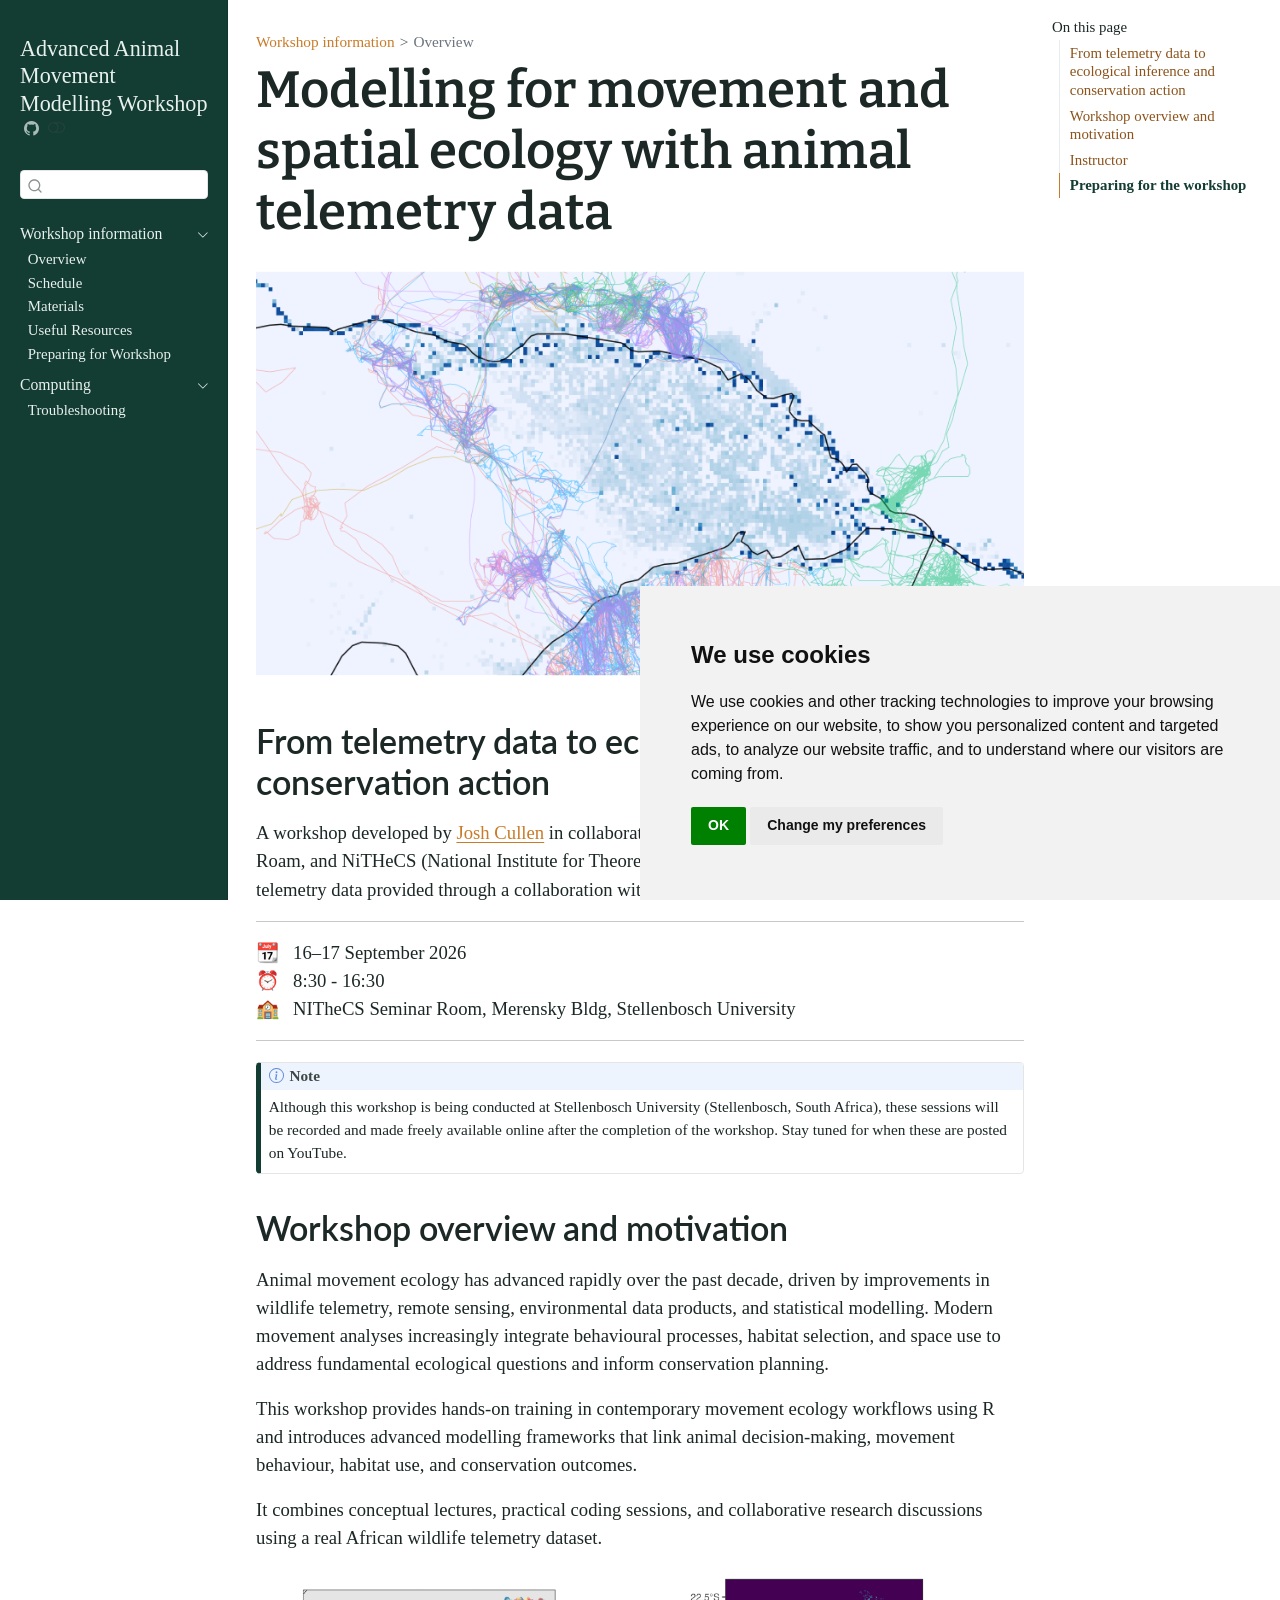
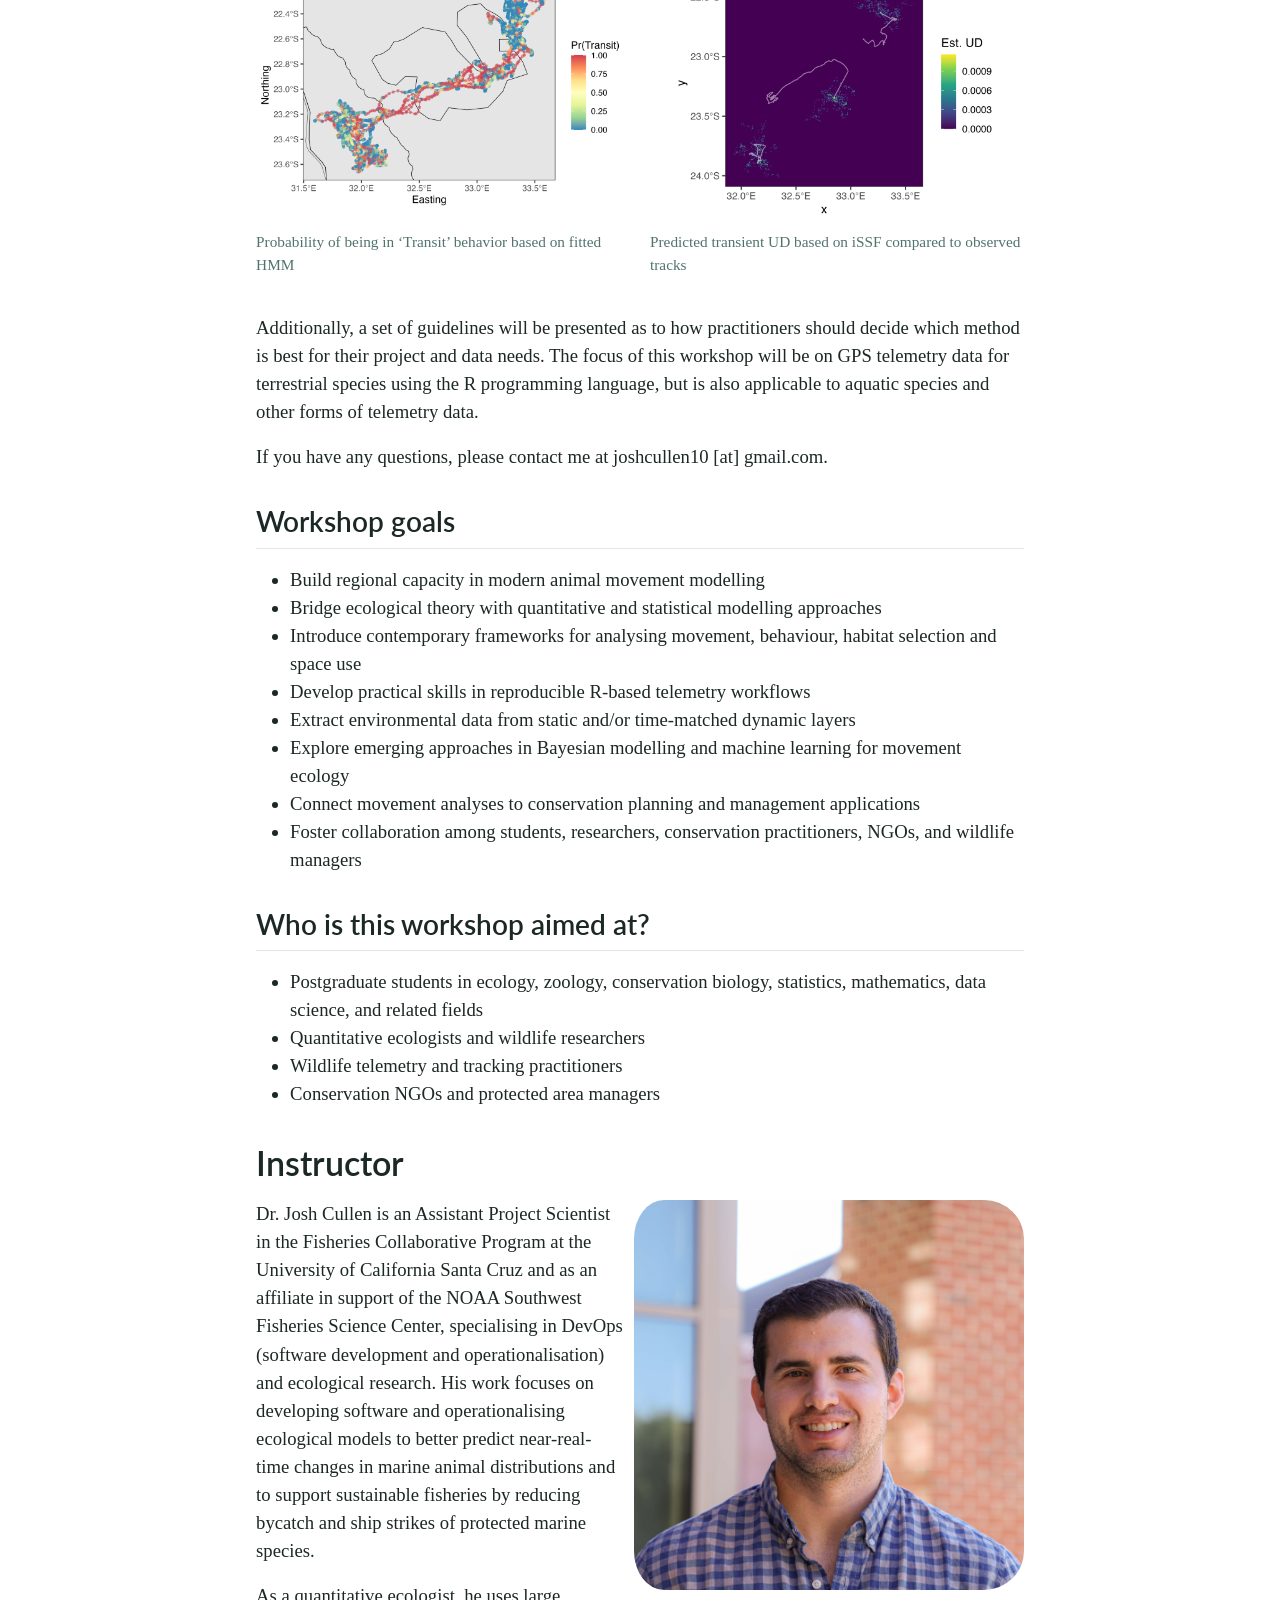
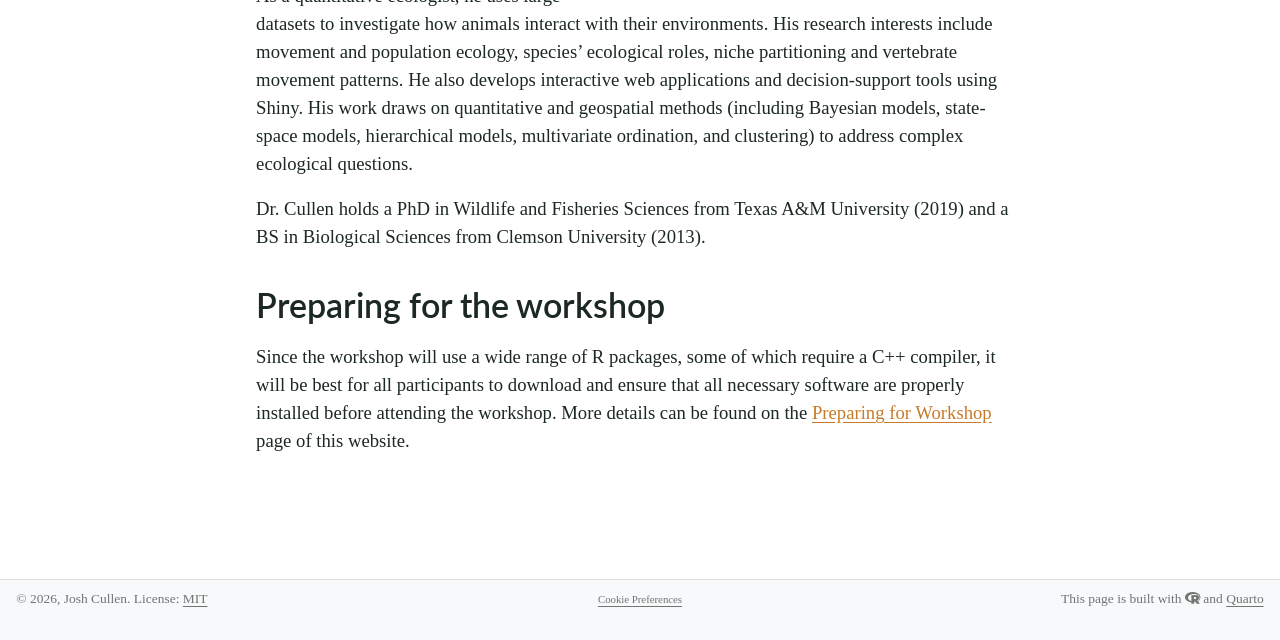
==== commit 475ce9c9: "Added slides for ML session; updated linked resources related to ML on website" ====
--- a/website/docs/index.html
+++ b/website/docs/index.html
@@ -413,7 +413,7 @@
 <p><img src="images/workshop_hero_img.png" class="img-fluid"></p>
 <section id="from-telemetry-data-to-ecological-inference-and-conservation-action" class="level1">
 <h1>From telemetry data to ecological inference and conservation action</h1>
-<p>A workshop developed by <a href="https://joshcullen.github.io">Josh Cullen</a> in collaboration with Stellenbosch University, Wildlife Free to Roam, and NiTHeCS (National Institute for Theoretical and Computational Sciences).</p>
+<p>A workshop developed by <a href="https://joshcullen.github.io">Josh Cullen</a> in collaboration with Stellenbosch University, Wildlife Free to Roam, and NiTHeCS (National Institute for Theoretical and Computational Sciences). Elephant telemetry data provided through a collaboration with Peace Parks Foundation.</p>
 <hr>
 <p><span class="code">📆  16–17 September 2026</span><br>
 <span class="code">⏰  8:30 - 16:30</span><br>
